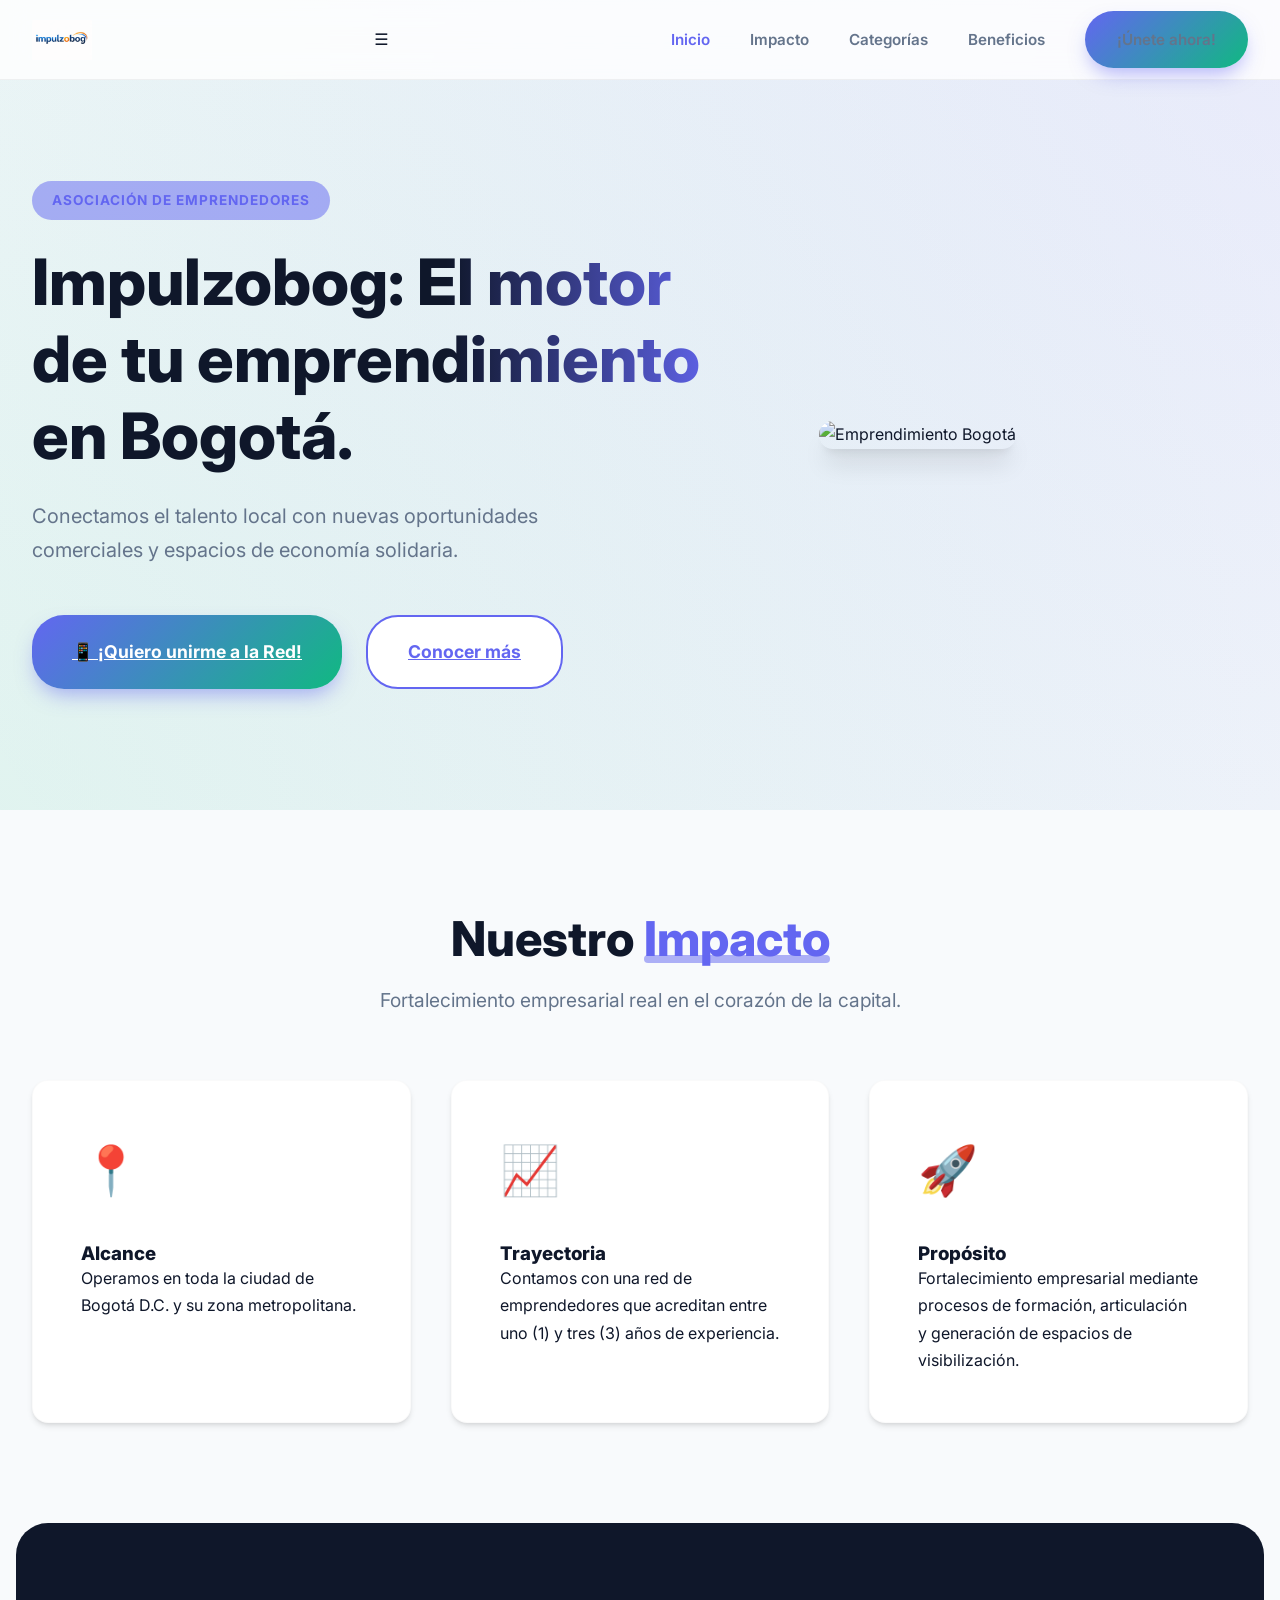
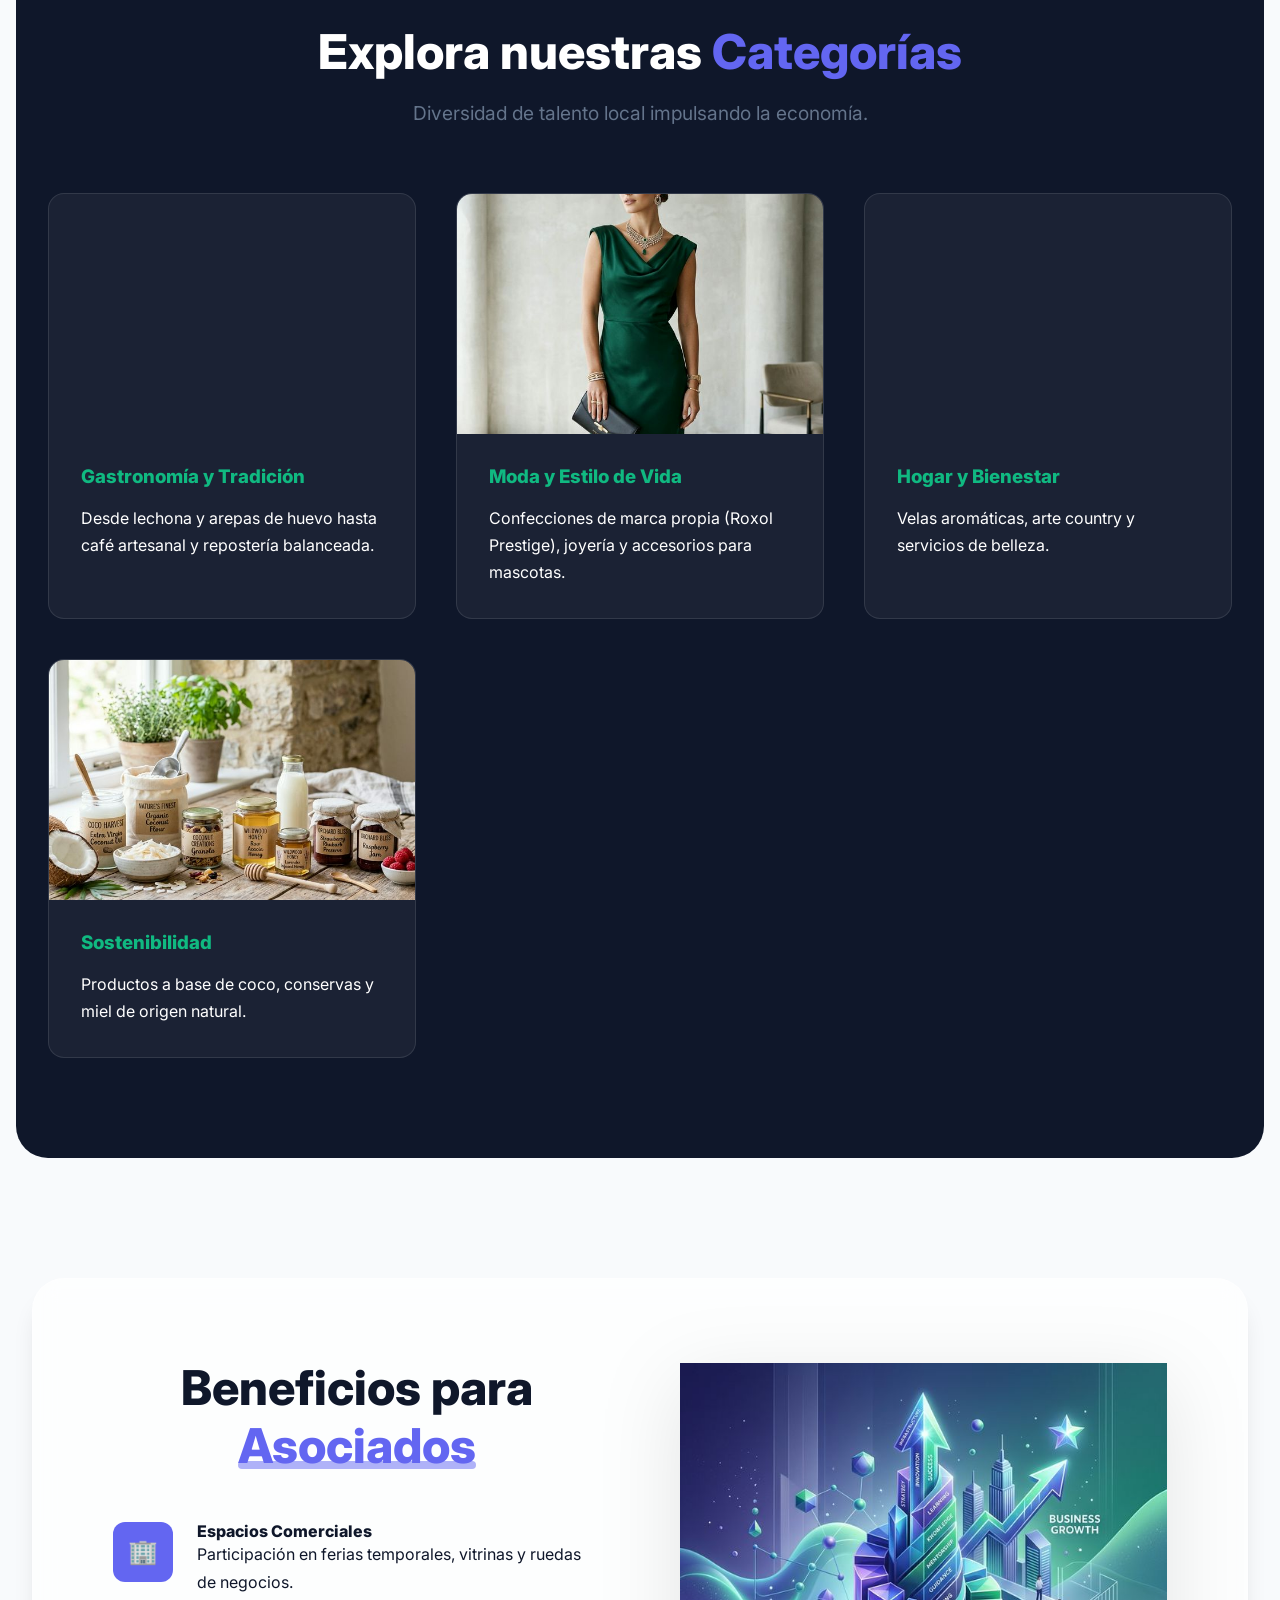
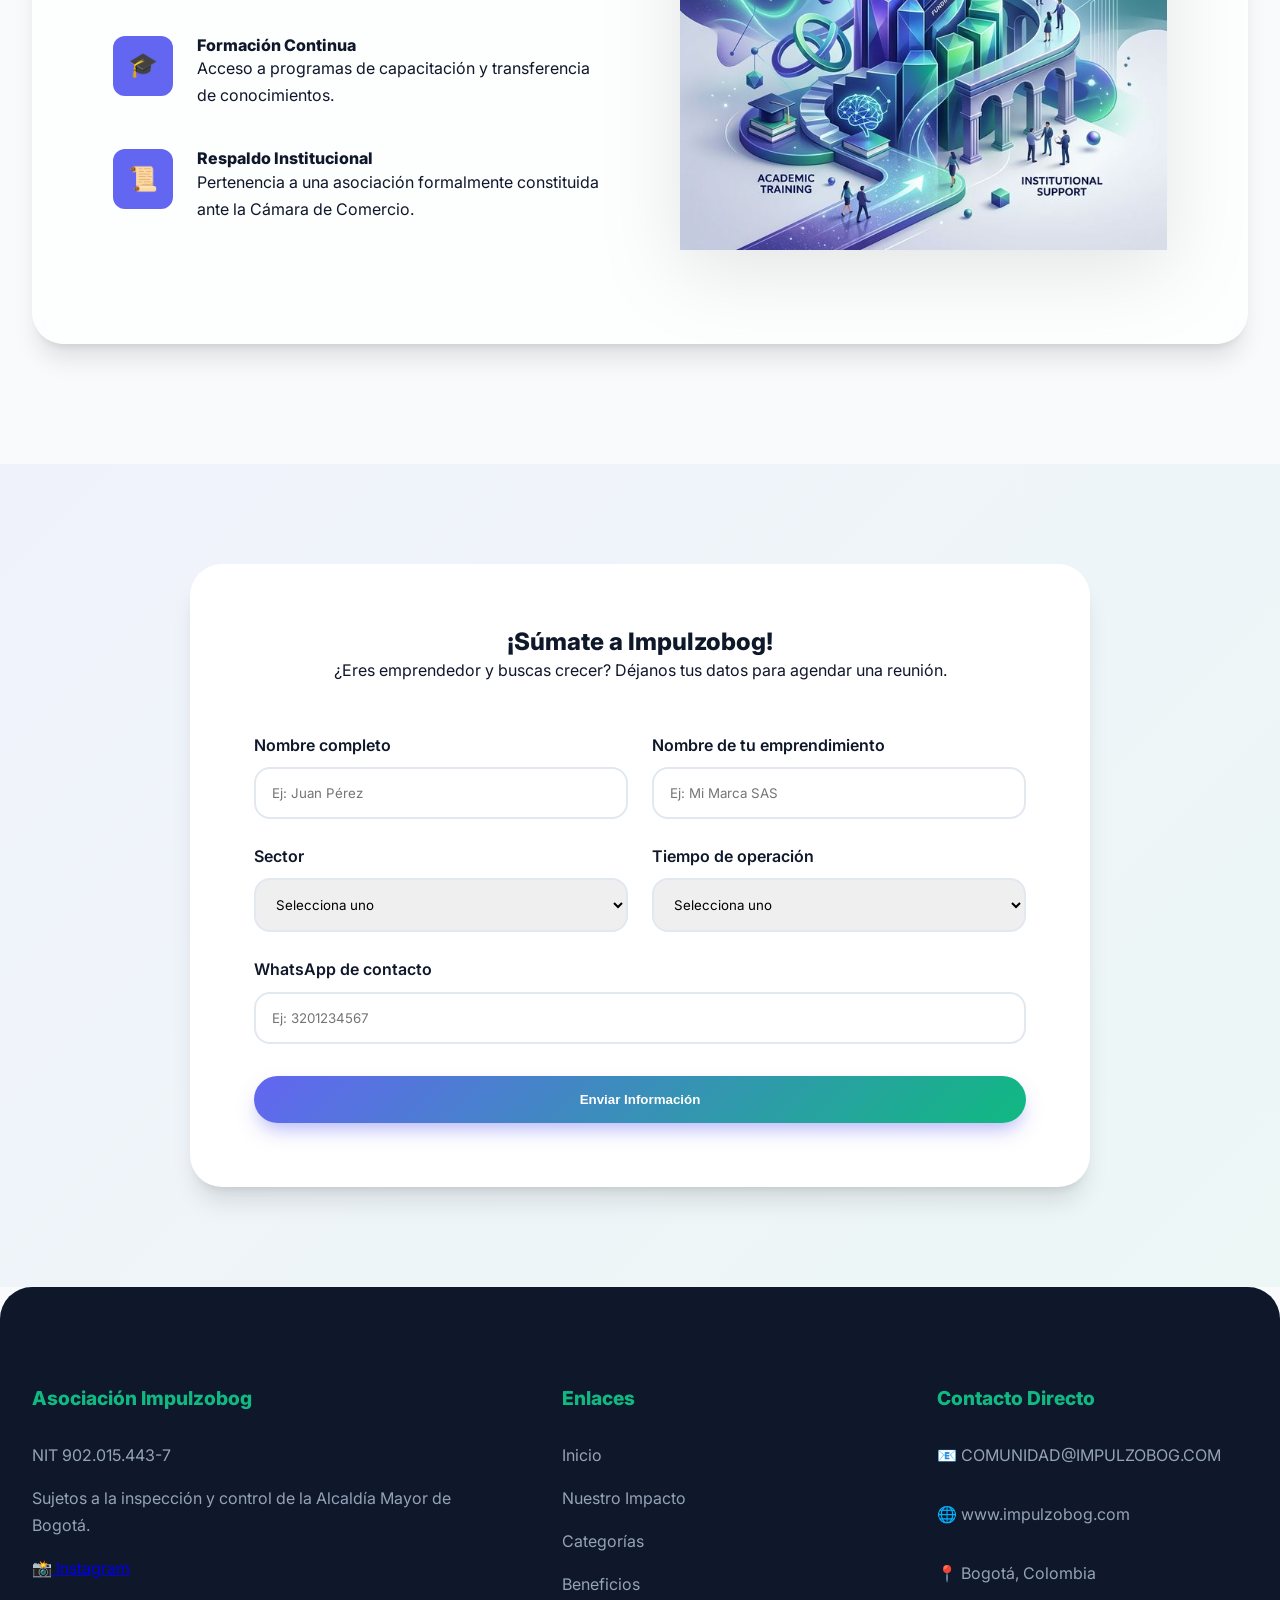
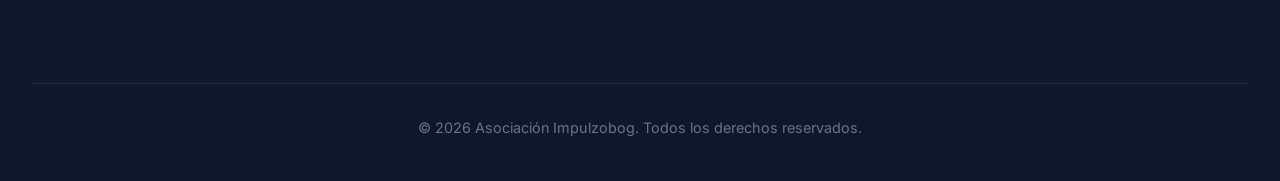
==== index.html @ 86599f52 "feat: Replaced the detailed portfolio section with a new, concise categories section on the homepage" ====
<!DOCTYPE html>
<html lang="es">

<head>
    <meta charset="UTF-8">
    <meta name="viewport" content="width=device-width, initial-scale=1.0">
    <title>Impulzobog - Impulsamos emprendedores en Bogotá</title>
    <meta name="description"
        content="Impulzobog fomenta el emprendimiento en Bogotá a través de programas, mentorías y una comunidad activa.">
    <link rel="preconnect" href="https://fonts.googleapis.com">
    <link rel="preconnect" href="https://fonts.gstatic.com" crossorigin>
    <link href="https://fonts.googleapis.com/css2?family=Inter:wght@400;500;600;700;800&display=swap" rel="stylesheet">
    <link rel="stylesheet" href="css/styles.css">
    <style>
        .program-card {
            display: flex;
            gap: 2rem;
            background: var(--bg);
            border-radius: var(--radius);
            padding: 3rem;
            margin-bottom: 2rem;
            box-shadow: var(--shadow);
            align-items: center;
        }

        @media (max-width: 768px) {
            .program-card {
                flex-direction: column;
                text-align: center;
            }
        }

        .program-icon {
            font-size: 3rem;
            background: rgba(79, 70, 229, 0.1);
            width: 100px;
            height: 100px;
            display: flex;
            align-items: center;
            justify-content: center;
            border-radius: 50%;
            color: var(--primary);
            flex-shrink: 0;
        }

        .event-grid {
            display: grid;
            grid-template-columns: repeat(auto-fill, minmax(320px, 1fr));
            gap: 2rem;
        }

        .event-card {
            background: var(--bg);
            border-radius: var(--radius);
            overflow: hidden;
            box-shadow: var(--shadow);
            transition: var(--transition);
            display: flex;
            flex-direction: column;
        }

        .event-card:hover {
            transform: translateY(-5px);
            box-shadow: var(--shadow-hover);
        }

        .event-image {
            height: 200px;
            background-color: var(--primary);
            background-size: cover;
            background-position: center;
            position: relative;
        }

        .event-date-badge {
            position: absolute;
            top: 1rem;
            right: 1rem;
            background: white;
            color: var(--primary);
            padding: 0.5rem 1rem;
            border-radius: 50px;
            font-weight: 700;
            box-shadow: 0 2px 4px rgba(0, 0, 0, 0.1);
        }

        .event-content {
            padding: 2rem;
            flex-grow: 1;
            display: flex;
            flex-direction: column;
        }
    </style>
</head>

<body>

    <header class="navbar" id="main-header"></header>

    <main>
        <!-- 1. Sección de Bienvenida (Hero) -->
        <section id="inicio" class="hero">
            <div class="container hero-grid">
                <div class="hero-content">
                    <span class="badge">Asociación de Emprendedores</span>
                    <h1>Impulzobog: El motor de tu emprendimiento en Bogotá.</h1>
                    <p>Conectamos el talento local con nuevas oportunidades comerciales y espacios de economía solidaria.</p>
                    <div class="hero-buttons">
                        <a href="https://wa.me/573203387148" class="btn btn-primary btn-lg" target="_blank">
                            <span>📱 ¡Quiero unirme a la Red!</span>
                        </a>
                        <a href="#impacto" class="btn btn-secondary btn-lg">Conocer más</a>
                    </div>
                </div>
                <div class="hero-visual">
                    <div class="glass-card main-visual">
                        <img src="https://images.unsplash.com/photo-1522202176988-66273c2fd55f?auto=format&fit=crop&q=80&w=1200" alt="Emprendimiento Bogotá" id="hero-img">
                    </div>
                </div>
            </div>
        </section>

        <!-- 2. Nuestro Impacto -->
        <section id="impacto" class="impact-section">
            <div class="container">
                <div class="section-header">
                    <h2 class="section-title">Nuestro <span>Impacto</span></h2>
                    <p class="section-subtitle">Fortalecimiento empresarial real en el corazón de la capital.</p>
                </div>
                <div class="impact-grid">
                    <div class="impact-card">
                        <div class="icon">📍</div>
                        <h3>Alcance</h3>
                        <p>Operamos en toda la ciudad de Bogotá D.C. y su zona metropolitana.</p>
                    </div>
                    <div class="impact-card">
                        <div class="icon">📈</div>
                        <h3>Trayectoria</h3>
                        <p>Contamos con una red de emprendedores que acreditan entre uno (1) y tres (3) años de experiencia.</p>
                    </div>
                    <div class="impact-card">
                        <div class="icon">🚀</div>
                        <h3>Propósito</h3>
                        <p>Fortalecimiento empresarial mediante procesos de formación, articulación y generación de espacios de visibilización.</p>
                    </div>
                </div>
            </div>
        </section>

        <!-- 3. Explora nuestras Categorías -->
        <section id="categorias" class="categories-section">
            <div class="container">
                <div class="section-header">
                    <h2 class="section-title">Explora nuestras <span>Categorías</span></h2>
                    <p class="section-subtitle">Diversidad de talento local impulsando la economía.</p>
                </div>
                <div class="categories-grid">
                    <div class="category-card">
                        <div class="category-image" style="background-image: url('https://images.unsplash.com/photo-1512621776951-a57141f2eefd?auto=format&fit=crop&q=80&w=800')"></div>
                        <div class="category-content">
                            <h3>Gastronomía y Tradición</h3>
                            <p>Desde lechona y arepas de huevo hasta café artesanal y repostería balanceada.</p>
                        </div>
                    </div>
                    <div class="category-card">
                        <div class="category-image" style="background-image: url('assets/img/moda.png')"></div>
                        <div class="category-content">
                            <h3>Moda y Estilo de Vida</h3>
                            <p>Confecciones de marca propia (Roxol Prestige), joyería y accesorios para mascotas.</p>
                        </div>
                    </div>
                    <div class="category-card">
                        <div class="category-image" style="background-image: url('https://images.unsplash.com/photo-1513519245088-0e12902e5a38?auto=format&fit=crop&q=80&w=800')"></div>
                        <div class="category-content">
                            <h3>Hogar y Bienestar</h3>
                            <p>Velas aromáticas, arte country y servicios de belleza.</p>
                        </div>
                    </div>
                    <div class="category-card">
                        <div class="category-image" style="background-image: url('assets/img/sostenibilidad.png')"></div>
                        <div class="category-content">
                            <h3>Sostenibilidad</h3>
                            <p>Productos a base de coco, conservas y miel de origen natural.</p>
                        </div>
                    </div>
                </div>
            </div>
        </section>

        <!-- 4. Beneficios para Emprendedores Asociados -->
        <section id="beneficios" class="benefits-section">
            <div class="container">
                <div class="benefits-container glass-morphism">
                    <div class="benefits-content">
                        <h2 class="section-title text-left">Beneficios para <span>Asociados</span></h2>
                        <ul class="benefits-list">
                            <li>
                                <div class="benefit-icon">🏢</div>
                                <div>
                                    <h4>Espacios Comerciales</h4>
                                    <p>Participación en ferias temporales, vitrinas y ruedas de negocios.</p>
                                </div>
                            </li>
                            <li>
                                <div class="benefit-icon">🎓</div>
                                <div>
                                    <h4>Formación Continua</h4>
                                    <p>Acceso a programas de capacitación y transferencia de conocimientos.</p>
                                </div>
                            </li>
                            <li>
                                <div class="benefit-icon">📜</div>
                                <div>
                                    <h4>Respaldo Institucional</h4>
                                    <p>Pertenencia a una asociación formalmente constituida ante la Cámara de Comercio.</p>
                                </div>
                            </li>
                        </ul>
                    </div>
                    <div class="benefits-visual">
                        <img src="assets/img/benefits-illustration.png" alt="Beneficios Impulzobog">
                    </div>
                </div>
            </div>
        </section>

        <!-- 5. Formulario: ¡Súmate a Impulzobog! -->
        <section id="sumate" class="form-section">
            <div class="container">
                <div class="form-wrapper">
                    <div class="form-header">
                        <h2>¡Súmate a Impulzobog!</h2>
                        <p>¿Eres emprendedor y buscas crecer? Déjanos tus datos para agendar una reunión.</p>
                    </div>
                    <form id="association-form" class="modern-form">
                        <div class="form-grid">
                            <div class="form-group">
                                <label for="fullname">Nombre completo</label>
                                <input type="text" id="fullname" name="fullname" placeholder="Ej: Juan Pérez" required>
                            </div>
                            <div class="form-group">
                                <label for="business-name">Nombre de tu emprendimiento</label>
                                <input type="text" id="business-name" name="business-name" placeholder="Ej: Mi Marca SAS" required>
                            </div>
                            <div class="form-group">
                                <label for="sector">Sector</label>
                                <select id="sector" name="sector" required>
                                    <option value="">Selecciona uno</option>
                                    <option value="Gastronomía">Gastronomía</option>
                                    <option value="Artesanías">Artesanías</option>
                                    <option value="Servicios">Servicios</option>
                                    <option value="Otro">Otro</option>
                                </select>
                            </div>
                            <div class="form-group">
                                <label for="experience">Tiempo de operación</label>
                                <select id="experience" name="experience" required>
                                    <option value="">Selecciona uno</option>
                                    <option value="Menos de 1 año">Menos de 1 año</option>
                                    <option value="1-3 años">1-3 años</option>
                                    <option value="Más de 3 años">Más de 3 años</option>
                                </select>
                            </div>
                            <div class="form-group full-width">
                                <label for="whatsapp">WhatsApp de contacto</label>
                                <input type="tel" id="whatsapp" name="whatsapp" placeholder="Ej: 3201234567" required>
                            </div>
                        </div>
                        <button type="submit" class="btn btn-primary btn-block">Enviar Información</button>
                    </form>
                    <div id="form-feedback" class="form-feedback"></div>
                </div>
            </div>
        </section>
    </main>

    <footer id="main-footer"></footer>

    <script src="js/main.js"></script>
</body>

</html>
---- css/styles.css ----
:root {
  --primary: #6366f1; /* Indigo vibrant */
  --primary-glow: rgba(99, 102, 241, 0.5);
  --secondary: #10b981; /* Emerald vibrant */
  --accent: #f59e0b; /* Amber */
  --dark: #0f172a;
  --dark-glass: rgba(15, 23, 42, 0.8);
  --light: #f8fafc;
  --white-glass: rgba(255, 255, 255, 0.7);
  --gray: #64748b;
  --bg: #ffffff;
  --radius-sm: 8px;
  --radius-md: 16px;
  --radius-lg: 32px;
  --shadow-sm: 0 1px 2px 0 rgb(0 0 0 / 0.05);
  --shadow-md: 0 4px 6px -1px rgb(0 0 0 / 0.1), 0 2px 4px -2px rgb(0 0 0 / 0.1);
  --shadow-lg: 0 20px 25px -5px rgb(0 0 0 / 0.1), 0 8px 10px -6px rgb(0 0 0 / 0.1);
  --transition: all 0.4s cubic-bezier(0.4, 0, 0.2, 1);
  --font-main: 'Inter', system-ui, -apple-system, sans-serif;
}

/* Base Styles */
html {
  scroll-behavior: smooth;
  scroll-padding-top: 100px;
}

* {
  margin: 0;
  padding: 0;
  box-sizing: border-box;
}

body {
  font-family: var(--font-main);
  background-color: var(--light);
  color: var(--dark);
  line-height: 1.7;
  overflow-x: hidden;
}

/* Glassmorphism Utility */
.glass-morphism {
  background: var(--white-glass);
  backdrop-filter: blur(12px);
  -webkit-backdrop-filter: blur(12px);
  border: 1px solid rgba(255, 255, 255, 0.3);
  box-shadow: var(--shadow-lg);
}

.container {
  width: 100%;
  max-width: 1280px;
  margin: 0 auto;
  padding: 0 2rem;
}

/* Typography */
h1, h2, h3, h4 {
  font-weight: 800;
  line-height: 1.2;
}

.section-title {
  font-size: clamp(2rem, 4vw, 3rem);
  margin-bottom: 1rem;
  text-align: center;
}

.section-title span {
  color: var(--primary);
  position: relative;
  display: inline-block;
}

.section-title span::after {
  content: '';
  position: absolute;
  bottom: 5px;
  left: 0;
  width: 100%;
  height: 8px;
  background: var(--primary-glow);
  z-index: -1;
  border-radius: 4px;
}

.section-subtitle {
  text-align: center;
  color: var(--gray);
  font-size: 1.2rem;
  max-width: 700px;
  margin: 0 auto 4rem;
}

/* Navbar */
.navbar {
  background: rgba(255, 255, 255, 0.8);
  backdrop-filter: blur(15px);
  -webkit-backdrop-filter: blur(15px);
  position: fixed;
  top: 0;
  width: 100%;
  z-index: 1000;
  height: 80px;
  display: flex;
  align-items: center;
  border-bottom: 1px solid rgba(0,0,0,0.05);
  transition: var(--transition);
}

.navbar .container {
  display: flex;
  justify-content: space-between;
  align-items: center;
}

.logo {
  display: flex;
  align-items: center;
  gap: 0.75rem;
  font-size: 1.5rem;
  font-weight: 900;
  color: var(--dark);
  text-decoration: none;
}

.logo span {
  background: linear-gradient(135deg, var(--primary), var(--secondary));
  -webkit-background-clip: text;
  background-clip: text;
  -webkit-text-fill-color: transparent;
}

.nav-links {
  display: flex;
  align-items: center;
  gap: 2.5rem;
}

.nav-links a {
  font-weight: 600;
  color: var(--gray);
  text-decoration: none;
  font-size: 0.95rem;
  transition: var(--transition);
}

.nav-links a:hover, .nav-links a.active {
  color: var(--primary);
}

/* Buttons */
.btn {
  padding: 1rem 2rem;
  border-radius: var(--radius-lg);
  font-weight: 700;
  cursor: pointer;
  transition: var(--transition);
  display: inline-flex;
  align-items: center;
  justify-content: center;
  gap: 0.5rem;
  border: none;
}

.btn-primary {
  background: linear-gradient(135deg, var(--primary), var(--secondary));
  color: white;
  box-shadow: 0 10px 20px -5px var(--primary-glow);
}

.btn-primary:hover {
  transform: translateY(-3px) scale(1.02);
  box-shadow: 0 15px 30px -5px var(--primary-glow);
}

.btn-secondary {
  background: white;
  color: var(--primary);
  border: 2px solid var(--primary);
}

.btn-secondary:hover {
  background: var(--primary-glow);
  color: white;
  transform: translateY(-3px);
}

.btn-lg {
  padding: 1.25rem 2.5rem;
  font-size: 1.1rem;
}

/* Hero Section */
.hero {
  padding-top: 140px;
  padding-bottom: 80px;
  background: radial-gradient(circle at top right, rgba(99, 102, 241, 0.1), transparent),
              radial-gradient(circle at bottom left, rgba(16, 185, 129, 0.1), transparent);
  min-height: 90vh;
  display: flex;
  align-items: center;
}

.hero-grid {
  display: grid;
  grid-template-columns: 1.2fr 0.8fr;
  gap: 4rem;
  align-items: center;
}

.badge {
  display: inline-block;
  padding: 0.5rem 1.25rem;
  background: var(--primary-glow);
  color: var(--primary);
  border-radius: 50px;
  font-weight: 700;
  font-size: 0.85rem;
  margin-bottom: 1.5rem;
  text-transform: uppercase;
  letter-spacing: 1px;
}

.hero h1 {
  font-size: clamp(2.5rem, 5vw, 4rem);
  margin-bottom: 1.5rem;
  background: linear-gradient(to right, var(--dark) 60%, var(--primary));
  -webkit-background-clip: text;
  background-clip: text;
  -webkit-text-fill-color: transparent;
}

.hero p {
  font-size: 1.25rem;
  color: var(--gray);
  margin-bottom: 3rem;
  max-width: 600px;
}

.hero-buttons {
  display: flex;
  gap: 1.5rem;
}

.hero-visual {
  position: relative;
}

.main-visual {
  border-radius: var(--radius-lg);
  padding: 2rem;
  position: relative;
  z-index: 1;
}

.main-visual img {
  width: 100%;
  border-radius: var(--radius-md);
  box-shadow: var(--shadow-lg);
}

/* Impact Section */
.impact-section {
  padding: 100px 0;
}

.impact-grid {
  display: grid;
  grid-template-columns: repeat(3, 1fr);
  gap: 2.5rem;
}

.impact-card {
  padding: 3rem;
  border-radius: var(--radius-md);
  background: white;
  box-shadow: var(--shadow-md);
  transition: var(--transition);
  border: 1px solid rgba(0,0,0,0.02);
}

.impact-card:hover {
  transform: translateY(-10px);
  box-shadow: var(--shadow-lg);
}

.impact-card .icon {
  font-size: 3rem;
  margin-bottom: 2rem;
}

/* Categories Section */
.categories-section {
  background: var(--dark);
  color: white;
  padding: 100px 0;
  border-radius: var(--radius-lg);
  margin: 0 1rem;
}

.categories-grid {
  display: grid;
  grid-template-columns: repeat(auto-fit, minmax(280px, 1fr));
  gap: 2.5rem;
}

.category-card {
  border-radius: var(--radius-md);
  overflow: hidden;
  background: rgba(255,255,255,0.05);
  transition: var(--transition);
  border: 1px solid rgba(255,255,255,0.1);
}

.category-card:hover {
  background: rgba(255,255,255,0.1);
  transform: scale(1.02);
}

.category-image {
  height: 240px;
  background-size: cover;
  background-position: center;
}

.category-content {
  padding: 2rem;
}

.category-content h3 {
  margin-bottom: 1rem;
  color: var(--secondary);
}

/* Benefits Section */
.benefits-section {
  padding: 120px 0;
}

.benefits-container {
  display: grid;
  grid-template-columns: 1fr 1fr;
  gap: 5rem;
  align-items: center;
  padding: 5rem;
  border-radius: var(--radius-lg);
}

.benefits-list {
  list-style: none;
  margin-top: 3rem;
}

.benefits-list li {
  display: flex;
  gap: 1.5rem;
  margin-bottom: 2.5rem;
}

.benefit-icon {
  width: 60px;
  height: 60px;
  background: var(--primary);
  color: white;
  border-radius: 12px;
  display: flex;
  align-items: center;
  justify-content: center;
  font-size: 1.5rem;
  flex-shrink: 0;
}

.benefits-visual img {
  width: 100%;
  filter: drop-shadow(0 20px 40px rgba(0,0,0,0.1));
}

/* Form Section */
.form-section {
  padding: 100px 0;
  background: linear-gradient(135deg, rgba(99,102,241,0.05), rgba(16,185,129,0.05));
}

.form-wrapper {
  max-width: 900px;
  margin: 0 auto;
  background: white;
  padding: 4rem;
  border-radius: var(--radius-lg);
  box-shadow: var(--shadow-lg);
}

.form-header {
  text-align: center;
  margin-bottom: 3rem;
}

.form-grid {
  display: grid;
  grid-template-columns: 1fr 1fr;
  gap: 1.5rem;
}

.full-width {
  grid-column: span 2;
}

.form-group label {
  display: block;
  margin-bottom: 0.5rem;
  font-weight: 600;
  color: var(--dark);
}

.form-group input, .form-group select {
  width: 100%;
  padding: 1rem;
  border: 2px solid #e2e8f0;
  border-radius: var(--radius-md);
  font-family: inherit;
  transition: var(--transition);
}

.form-group input:focus, .form-group select:focus {
  border-color: var(--primary);
  outline: none;
  box-shadow: 0 0 0 4px var(--primary-glow);
}

.btn-block {
  width: 100%;
  margin-top: 2rem;
}

/* Footer */
footer {
  background: var(--dark);
  color: white;
  padding: 100px 0 40px;
  border-top-left-radius: var(--radius-lg);
  border-top-right-radius: var(--radius-lg);
}

.footer-content {
  display: grid;
  grid-template-columns: 1.5fr 1fr 1fr;
  gap: 4rem;
  margin-bottom: 5rem;
}

.footer-col h4 {
  font-size: 1.2rem;
  margin-bottom: 2rem;
  color: var(--secondary);
}

.footer-col p {
  color: #94a3b8;
  margin-bottom: 1rem;
}

.footer-links {
  display: flex;
  flex-direction: column;
  gap: 1rem;
}

.footer-links a {
  color: #94a3b8;
  text-decoration: none;
  transition: var(--transition);
}

.footer-links a:hover {
  color: white;
  padding-left: 5px;
}

.footer-bottom {
  border-top: 1px solid rgba(255,255,255,0.1);
  padding-top: 2rem;
  text-align: center;
  color: #64748b;
  font-size: 0.9rem;
}

.form-feedback {
    display: none;
    margin-top: 1.5rem;
    padding: 1rem;
    border-radius: var(--radius-md);
    text-align: center;
    font-weight: 600;
    transition: var(--transition);
}

.form-feedback.success {
    background: #dcfce7;
    color: #166534;
}

/* Responsive */
@media (max-width: 1024px) {
  .hero-grid, .benefits-container {
    grid-template-columns: 1fr;
    gap: 3rem;
  }
  
  .hero-content {
    text-align: center;
  }
  
  .hero-buttons {
    justify-content: center;
  }
  
  .impact-grid {
    grid-template-columns: 1fr;
  }
}

@media (max-width: 768px) {
  .form-grid {
    grid-template-columns: 1fr;
  }
  
  .full-width {
    grid-column: span 1;
  }
  
  .nav-links {
    display: none; /* Mobile menu needed */
  }
  
  .footer-content {
    grid-template-columns: 1fr;
  }
  
  .form-wrapper {
    padding: 2rem;
  }
}
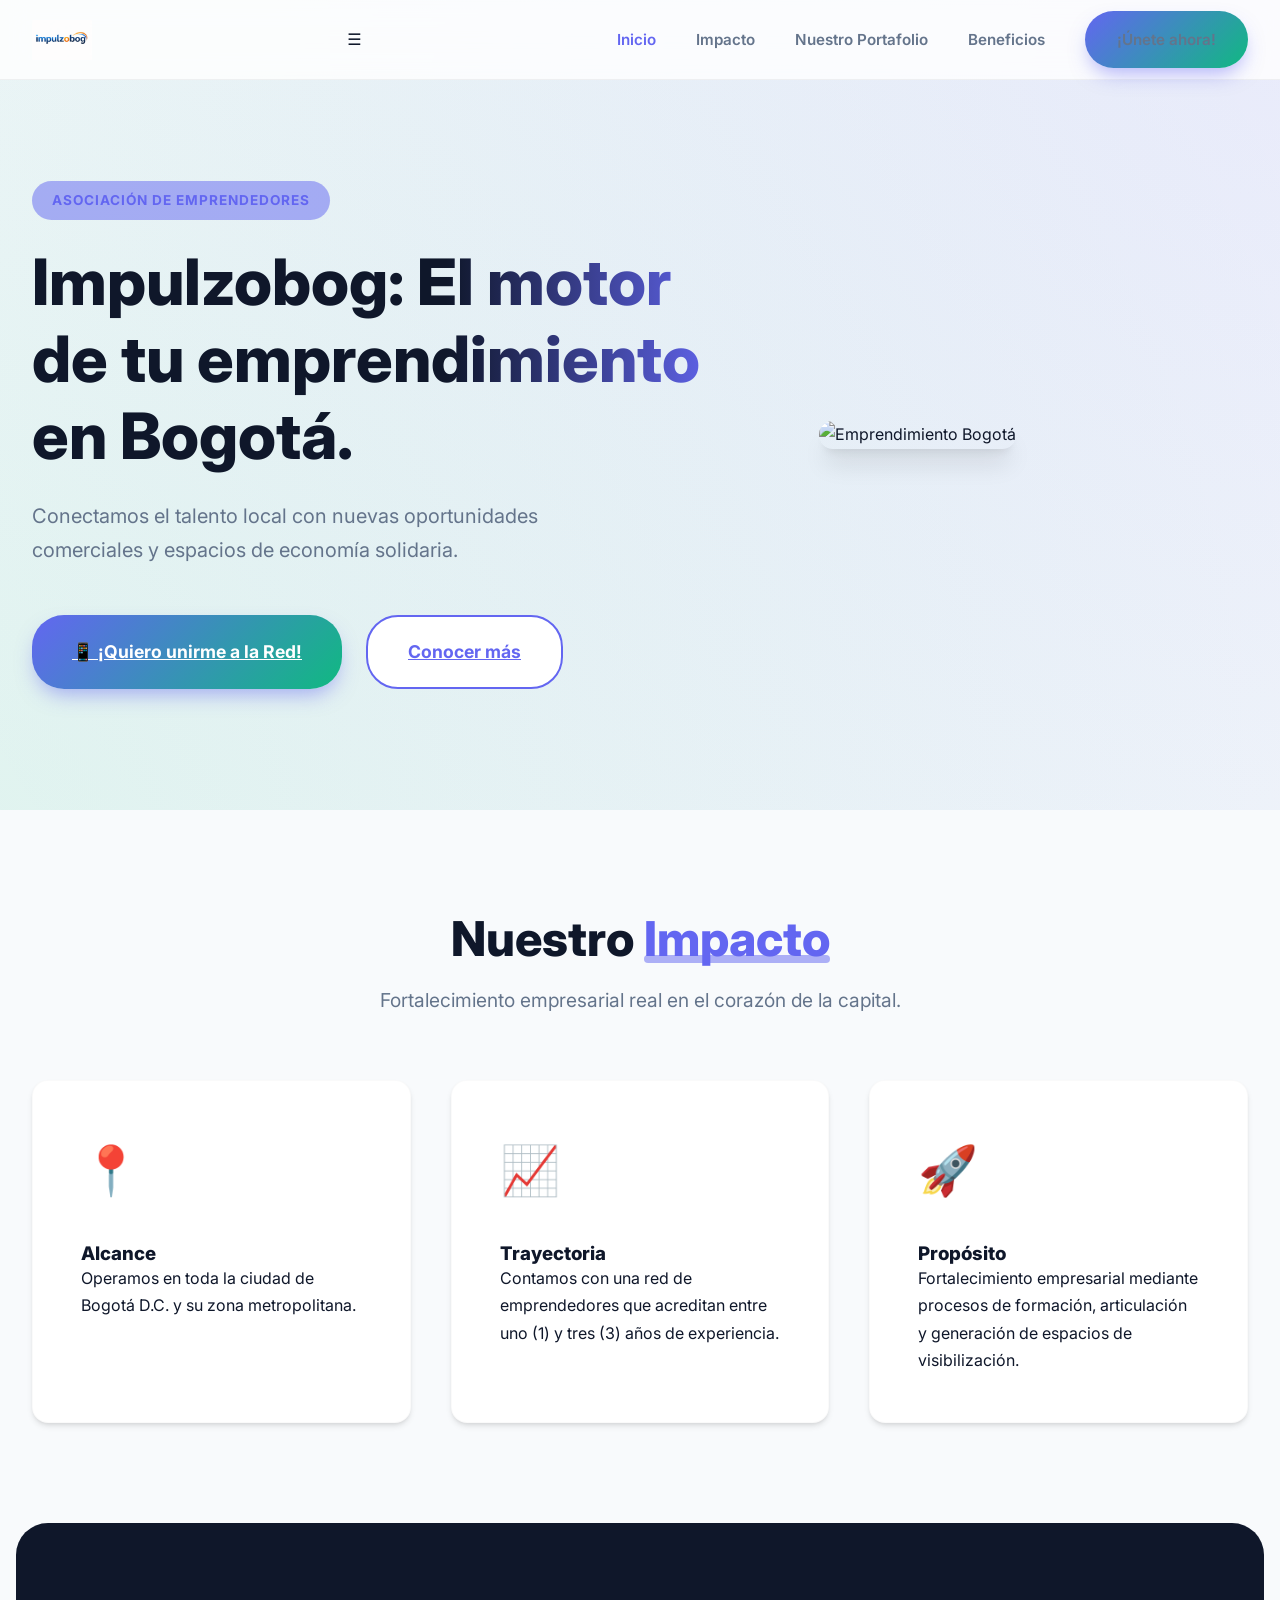
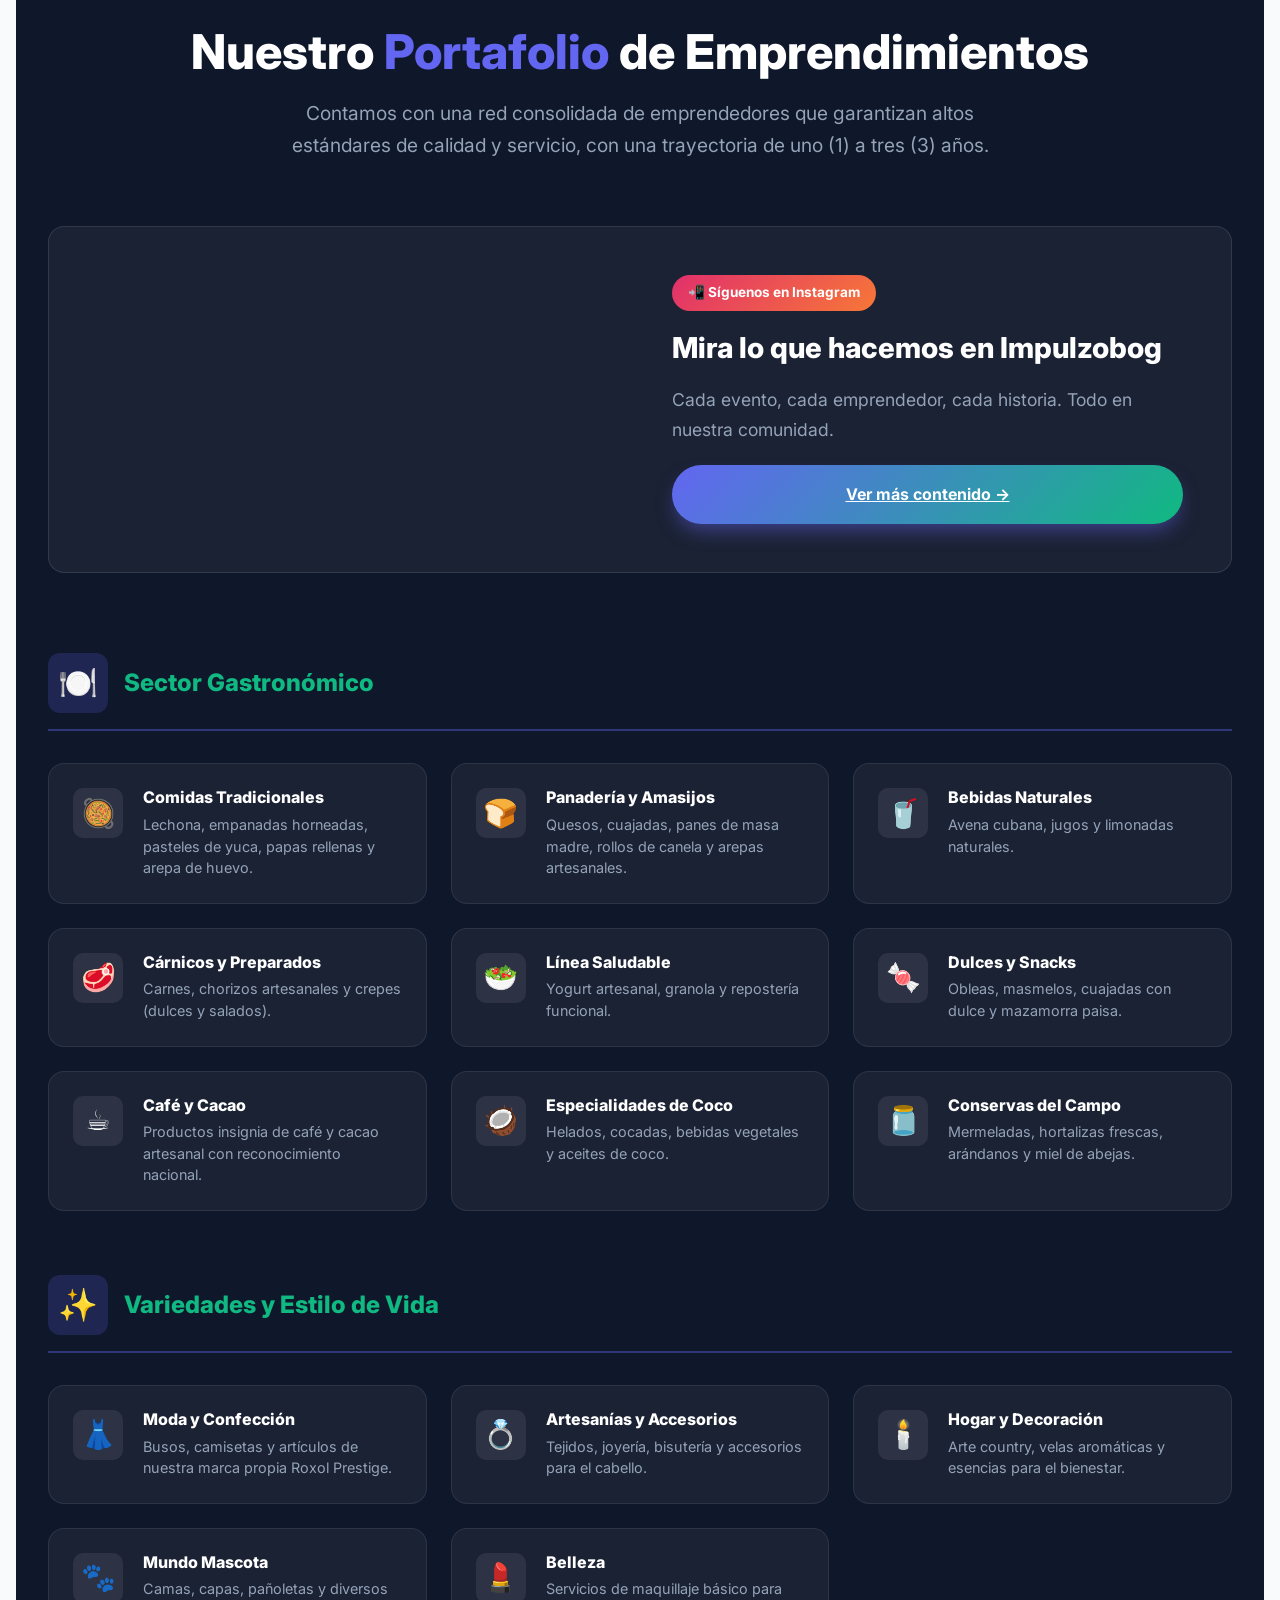
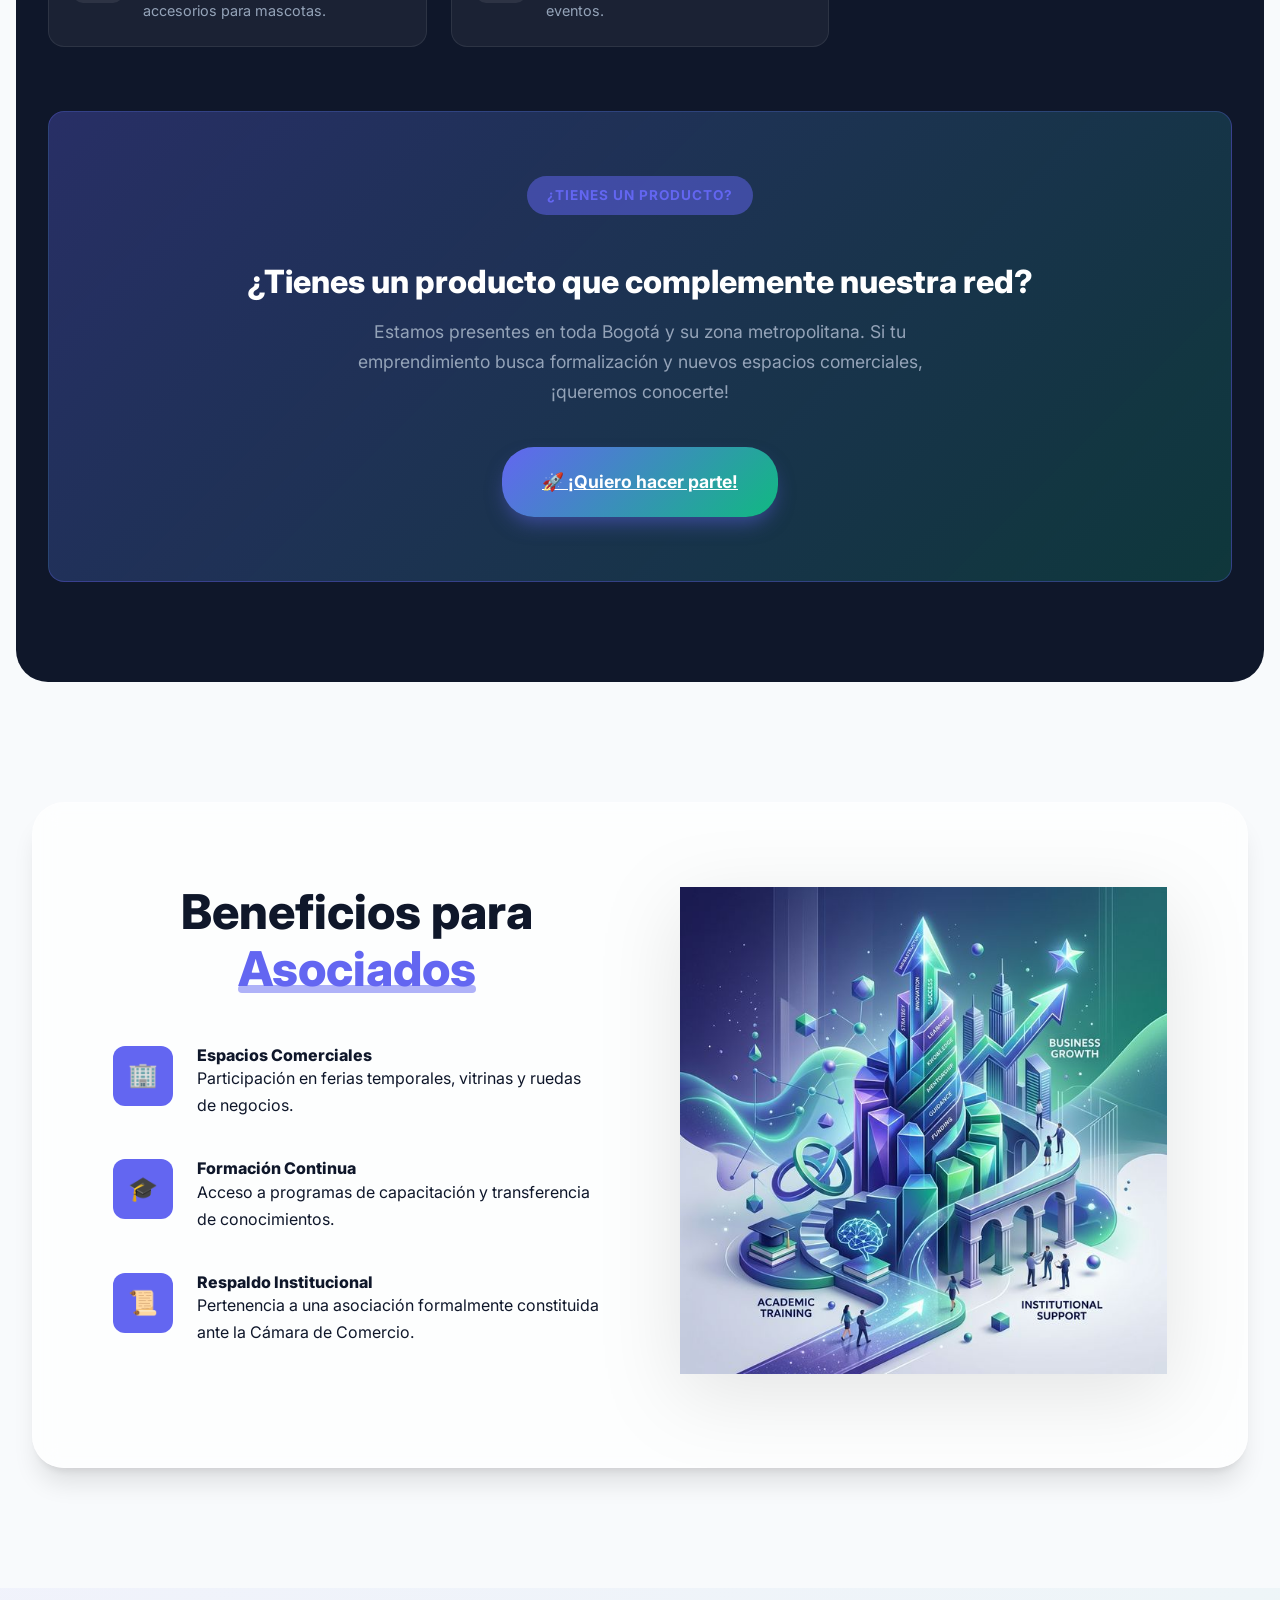
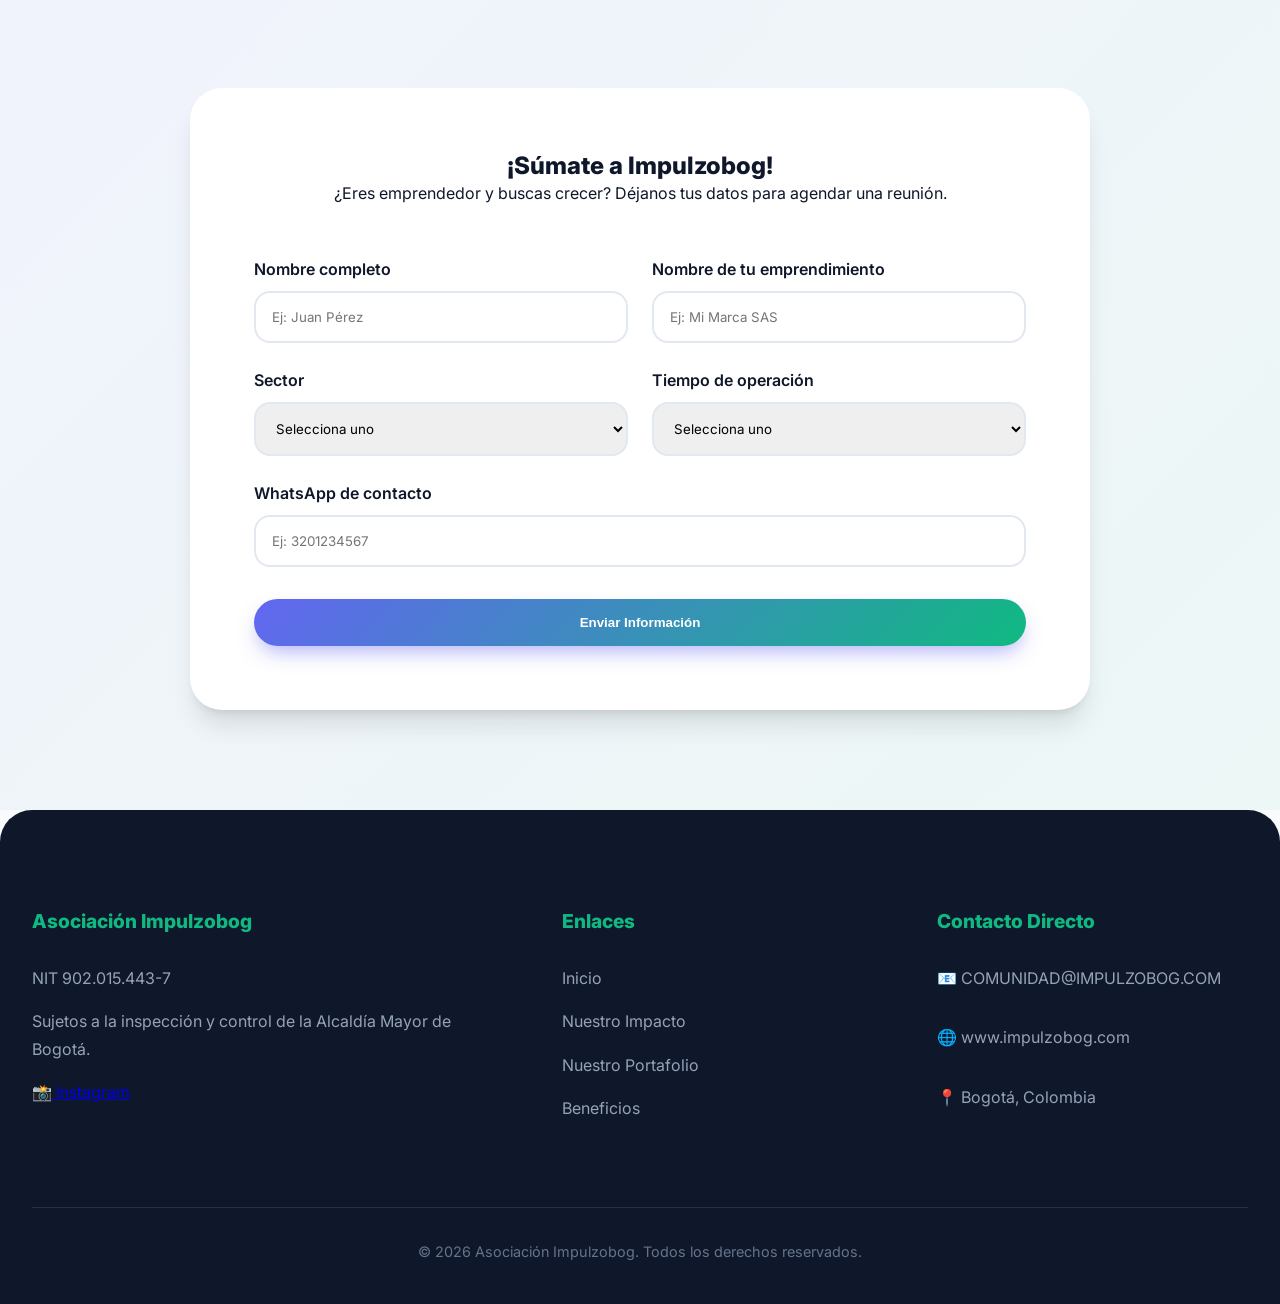
==== commit c877195e: "feat: Add new 'Nuestro Portafolio' section with an Instagram reel and categorized items, replacing t" ====
--- a/index.html
+++ b/index.html
@@ -147,41 +147,158 @@
             </div>
         </section>
 
-        <!-- 3. Explora nuestras Categorías -->
-        <section id="categorias" class="categories-section">
+        <!-- 3. Nuestro Portafolio -->
+        <section id="portafolio" class="portfolio-section">
             <div class="container">
                 <div class="section-header">
-                    <h2 class="section-title">Explora nuestras <span>Categorías</span></h2>
-                    <p class="section-subtitle">Diversidad de talento local impulsando la economía.</p>
-                </div>
-                <div class="categories-grid">
-                    <div class="category-card">
-                        <div class="category-image" style="background-image: url('https://images.unsplash.com/photo-1512621776951-a57141f2eefd?auto=format&fit=crop&q=80&w=800')"></div>
-                        <div class="category-content">
-                            <h3>Gastronomía y Tradición</h3>
-                            <p>Desde lechona y arepas de huevo hasta café artesanal y repostería balanceada.</p>
-                        </div>
-                    </div>
-                    <div class="category-card">
-                        <div class="category-image" style="background-image: url('assets/img/moda.png')"></div>
-                        <div class="category-content">
-                            <h3>Moda y Estilo de Vida</h3>
-                            <p>Confecciones de marca propia (Roxol Prestige), joyería y accesorios para mascotas.</p>
-                        </div>
-                    </div>
-                    <div class="category-card">
-                        <div class="category-image" style="background-image: url('https://images.unsplash.com/photo-1513519245088-0e12902e5a38?auto=format&fit=crop&q=80&w=800')"></div>
-                        <div class="category-content">
-                            <h3>Hogar y Bienestar</h3>
-                            <p>Velas aromáticas, arte country y servicios de belleza.</p>
-                        </div>
-                    </div>
-                    <div class="category-card">
-                        <div class="category-image" style="background-image: url('assets/img/sostenibilidad.png')"></div>
-                        <div class="category-content">
-                            <h3>Sostenibilidad</h3>
-                            <p>Productos a base de coco, conservas y miel de origen natural.</p>
-                        </div>
+                    <h2 class="section-title">Nuestro <span>Portafolio</span> de Emprendimientos</h2>
+                    <p class="section-subtitle">Contamos con una red consolidada de emprendedores que garantizan altos estándares de calidad y servicio, con una trayectoria de uno (1) a tres (3) años.</p>
+                </div>
+
+                <!-- Instagram Reel Embed -->
+                <div class="reel-container">
+                    <div class="reel-wrapper">
+                        <blockquote
+                            class="instagram-media"
+                            data-instgrm-permalink="https://www.instagram.com/reel/DUPAVhijdBa/"
+                            data-instgrm-version="14"
+                            style="background:#FFF; border:0; border-radius:3px; box-shadow:0 0 1px 0 rgba(0,0,0,0.5),0 1px 10px 0 rgba(0,0,0,0.15); margin: 0 auto; max-width:540px; min-width:326px; padding:0; width:calc(100% - 2px);"
+                        ></blockquote>
+                        <script async src="//www.instagram.com/embed.js"></script>
+                    </div>
+                    <div class="reel-message">
+                        <span class="reel-badge">📲 Síguenos en Instagram</span>
+                        <h3>Mira lo que hacemos en Impulzobog</h3>
+                        <p>Cada evento, cada emprendedor, cada historia. Todo en nuestra comunidad.</p>
+                        <a href="https://www.instagram.com/andrezconz/" target="_blank" class="btn btn-primary">Ver más contenido →</a>
+                    </div>
+                </div>
+
+                <!-- Sector Gastronómico -->
+                <div class="portfolio-sector">
+                    <div class="sector-header">
+                        <div class="sector-icon">🍽️</div>
+                        <h3>Sector Gastronómico</h3>
+                    </div>
+                    <div class="portfolio-grid">
+                        <div class="portfolio-item">
+                            <div class="item-icon">🥘</div>
+                            <div class="item-content">
+                                <h4>Comidas Tradicionales</h4>
+                                <p>Lechona, empanadas horneadas, pasteles de yuca, papas rellenas y arepa de huevo.</p>
+                            </div>
+                        </div>
+                        <div class="portfolio-item">
+                            <div class="item-icon">🍞</div>
+                            <div class="item-content">
+                                <h4>Panadería y Amasijos</h4>
+                                <p>Quesos, cuajadas, panes de masa madre, rollos de canela y arepas artesanales.</p>
+                            </div>
+                        </div>
+                        <div class="portfolio-item">
+                            <div class="item-icon">🥤</div>
+                            <div class="item-content">
+                                <h4>Bebidas Naturales</h4>
+                                <p>Avena cubana, jugos y limonadas naturales.</p>
+                            </div>
+                        </div>
+                        <div class="portfolio-item">
+                            <div class="item-icon">🥩</div>
+                            <div class="item-content">
+                                <h4>Cárnicos y Preparados</h4>
+                                <p>Carnes, chorizos artesanales y crepes (dulces y salados).</p>
+                            </div>
+                        </div>
+                        <div class="portfolio-item">
+                            <div class="item-icon">🥗</div>
+                            <div class="item-content">
+                                <h4>Línea Saludable</h4>
+                                <p>Yogurt artesanal, granola y repostería funcional.</p>
+                            </div>
+                        </div>
+                        <div class="portfolio-item">
+                            <div class="item-icon">🍬</div>
+                            <div class="item-content">
+                                <h4>Dulces y Snacks</h4>
+                                <p>Obleas, masmelos, cuajadas con dulce y mazamorra paisa.</p>
+                            </div>
+                        </div>
+                        <div class="portfolio-item">
+                            <div class="item-icon">☕</div>
+                            <div class="item-content">
+                                <h4>Café y Cacao</h4>
+                                <p>Productos insignia de café y cacao artesanal con reconocimiento nacional.</p>
+                            </div>
+                        </div>
+                        <div class="portfolio-item">
+                            <div class="item-icon">🥥</div>
+                            <div class="item-content">
+                                <h4>Especialidades de Coco</h4>
+                                <p>Helados, cocadas, bebidas vegetales y aceites de coco.</p>
+                            </div>
+                        </div>
+                        <div class="portfolio-item">
+                            <div class="item-icon">🫙</div>
+                            <div class="item-content">
+                                <h4>Conservas del Campo</h4>
+                                <p>Mermeladas, hortalizas frescas, arándanos y miel de abejas.</p>
+                            </div>
+                        </div>
+                    </div>
+                </div>
+
+                <!-- Sector Variedades y Estilo de Vida -->
+                <div class="portfolio-sector">
+                    <div class="sector-header">
+                        <div class="sector-icon">✨</div>
+                        <h3>Variedades y Estilo de Vida</h3>
+                    </div>
+                    <div class="portfolio-grid">
+                        <div class="portfolio-item">
+                            <div class="item-icon">👗</div>
+                            <div class="item-content">
+                                <h4>Moda y Confección</h4>
+                                <p>Busos, camisetas y artículos de nuestra marca propia Roxol Prestige.</p>
+                            </div>
+                        </div>
+                        <div class="portfolio-item">
+                            <div class="item-icon">💍</div>
+                            <div class="item-content">
+                                <h4>Artesanías y Accesorios</h4>
+                                <p>Tejidos, joyería, bisutería y accesorios para el cabello.</p>
+                            </div>
+                        </div>
+                        <div class="portfolio-item">
+                            <div class="item-icon">🕯️</div>
+                            <div class="item-content">
+                                <h4>Hogar y Decoración</h4>
+                                <p>Arte country, velas aromáticas y esencias para el bienestar.</p>
+                            </div>
+                        </div>
+                        <div class="portfolio-item">
+                            <div class="item-icon">🐾</div>
+                            <div class="item-content">
+                                <h4>Mundo Mascota</h4>
+                                <p>Camas, capas, pañoletas y diversos accesorios para mascotas.</p>
+                            </div>
+                        </div>
+                        <div class="portfolio-item">
+                            <div class="item-icon">💄</div>
+                            <div class="item-content">
+                                <h4>Belleza</h4>
+                                <p>Servicios de maquillaje básico para eventos.</p>
+                            </div>
+                        </div>
+                    </div>
+                </div>
+
+                <!-- CTA Portafolio -->
+                <div class="portfolio-cta">
+                    <div class="portfolio-cta-content">
+                        <span class="badge">¿Tienes un producto?</span>
+                        <h3>¿Tienes un producto que complemente nuestra red?</h3>
+                        <p>Estamos presentes en toda Bogotá y su zona metropolitana. Si tu emprendimiento busca formalización y nuevos espacios comerciales, ¡queremos conocerte!</p>
+                        <a href="#sumate" class="btn btn-primary btn-lg">🚀 ¡Quiero hacer parte!</a>
                     </div>
                 </div>
             </div>
--- a/css/styles.css
+++ b/css/styles.css
@@ -542,3 +542,190 @@
     padding: 2rem;
   }
 }
+
+/* =====================
+   Portfolio Section
+   ===================== */
+.portfolio-section {
+  padding: 100px 0;
+  background: var(--dark);
+  color: white;
+  border-radius: var(--radius-lg);
+  margin: 0 1rem;
+}
+
+.portfolio-section .section-title {
+  color: white;
+}
+
+.portfolio-section .section-subtitle {
+  color: #94a3b8;
+}
+
+/* Instagram Reel */
+.reel-container {
+  display: grid;
+  grid-template-columns: 1fr 1fr;
+  gap: 4rem;
+  align-items: center;
+  margin-bottom: 5rem;
+  background: rgba(255,255,255,0.05);
+  border-radius: var(--radius-md);
+  padding: 3rem;
+  border: 1px solid rgba(255,255,255,0.1);
+}
+
+.reel-wrapper {
+  display: flex;
+  justify-content: center;
+  align-items: center;
+}
+
+.reel-message {
+  display: flex;
+  flex-direction: column;
+  gap: 1.25rem;
+}
+
+.reel-badge {
+  display: inline-block;
+  padding: 0.4rem 1rem;
+  background: linear-gradient(135deg, #E1306C, #F77737);
+  color: white;
+  border-radius: 50px;
+  font-weight: 700;
+  font-size: 0.85rem;
+  width: fit-content;
+}
+
+.reel-message h3 {
+  font-size: 1.8rem;
+  color: white;
+}
+
+.reel-message p {
+  color: #94a3b8;
+  font-size: 1.1rem;
+}
+
+/* Portfolio Sectors */
+.portfolio-sector {
+  margin-bottom: 4rem;
+}
+
+.sector-header {
+  display: flex;
+  align-items: center;
+  gap: 1rem;
+  margin-bottom: 2rem;
+  padding-bottom: 1rem;
+  border-bottom: 2px solid rgba(99, 102, 241, 0.4);
+}
+
+.sector-icon {
+  font-size: 2rem;
+  width: 60px;
+  height: 60px;
+  background: rgba(99, 102, 241, 0.2);
+  border-radius: 12px;
+  display: flex;
+  align-items: center;
+  justify-content: center;
+  flex-shrink: 0;
+}
+
+.sector-header h3 {
+  font-size: 1.5rem;
+  color: var(--secondary);
+}
+
+.portfolio-grid {
+  display: grid;
+  grid-template-columns: repeat(auto-fill, minmax(280px, 1fr));
+  gap: 1.5rem;
+}
+
+.portfolio-item {
+  display: flex;
+  gap: 1.25rem;
+  align-items: flex-start;
+  background: rgba(255,255,255,0.05);
+  border: 1px solid rgba(255,255,255,0.08);
+  border-radius: var(--radius-md);
+  padding: 1.5rem;
+  transition: var(--transition);
+}
+
+.portfolio-item:hover {
+  background: rgba(99, 102, 241, 0.15);
+  border-color: rgba(99, 102, 241, 0.4);
+  transform: translateY(-4px);
+}
+
+.item-icon {
+  font-size: 1.75rem;
+  width: 50px;
+  height: 50px;
+  background: rgba(255,255,255,0.08);
+  border-radius: 10px;
+  display: flex;
+  align-items: center;
+  justify-content: center;
+  flex-shrink: 0;
+}
+
+.item-content h4 {
+  font-size: 1rem;
+  margin-bottom: 0.4rem;
+  color: white;
+}
+
+.item-content p {
+  font-size: 0.9rem;
+  color: #94a3b8;
+  line-height: 1.5;
+}
+
+/* Portfolio CTA */
+.portfolio-cta {
+  margin-top: 4rem;
+  background: linear-gradient(135deg, rgba(99,102,241,0.3), rgba(16,185,129,0.2));
+  border-radius: var(--radius-md);
+  padding: 4rem;
+  text-align: center;
+  border: 1px solid rgba(99,102,241,0.3);
+}
+
+.portfolio-cta-content h3 {
+  font-size: 2rem;
+  color: white;
+  margin: 1.5rem 0 1rem;
+}
+
+.portfolio-cta-content p {
+  color: #94a3b8;
+  font-size: 1.1rem;
+  max-width: 600px;
+  margin: 0 auto 2.5rem;
+}
+
+@media (max-width: 900px) {
+  .reel-container {
+    grid-template-columns: 1fr;
+    gap: 2.5rem;
+  }
+}
+
+@media (max-width: 600px) {
+  .portfolio-grid {
+    grid-template-columns: 1fr;
+  }
+
+  .portfolio-cta {
+    padding: 2.5rem 1.5rem;
+  }
+
+  .portfolio-cta-content h3 {
+    font-size: 1.5rem;
+  }
+}
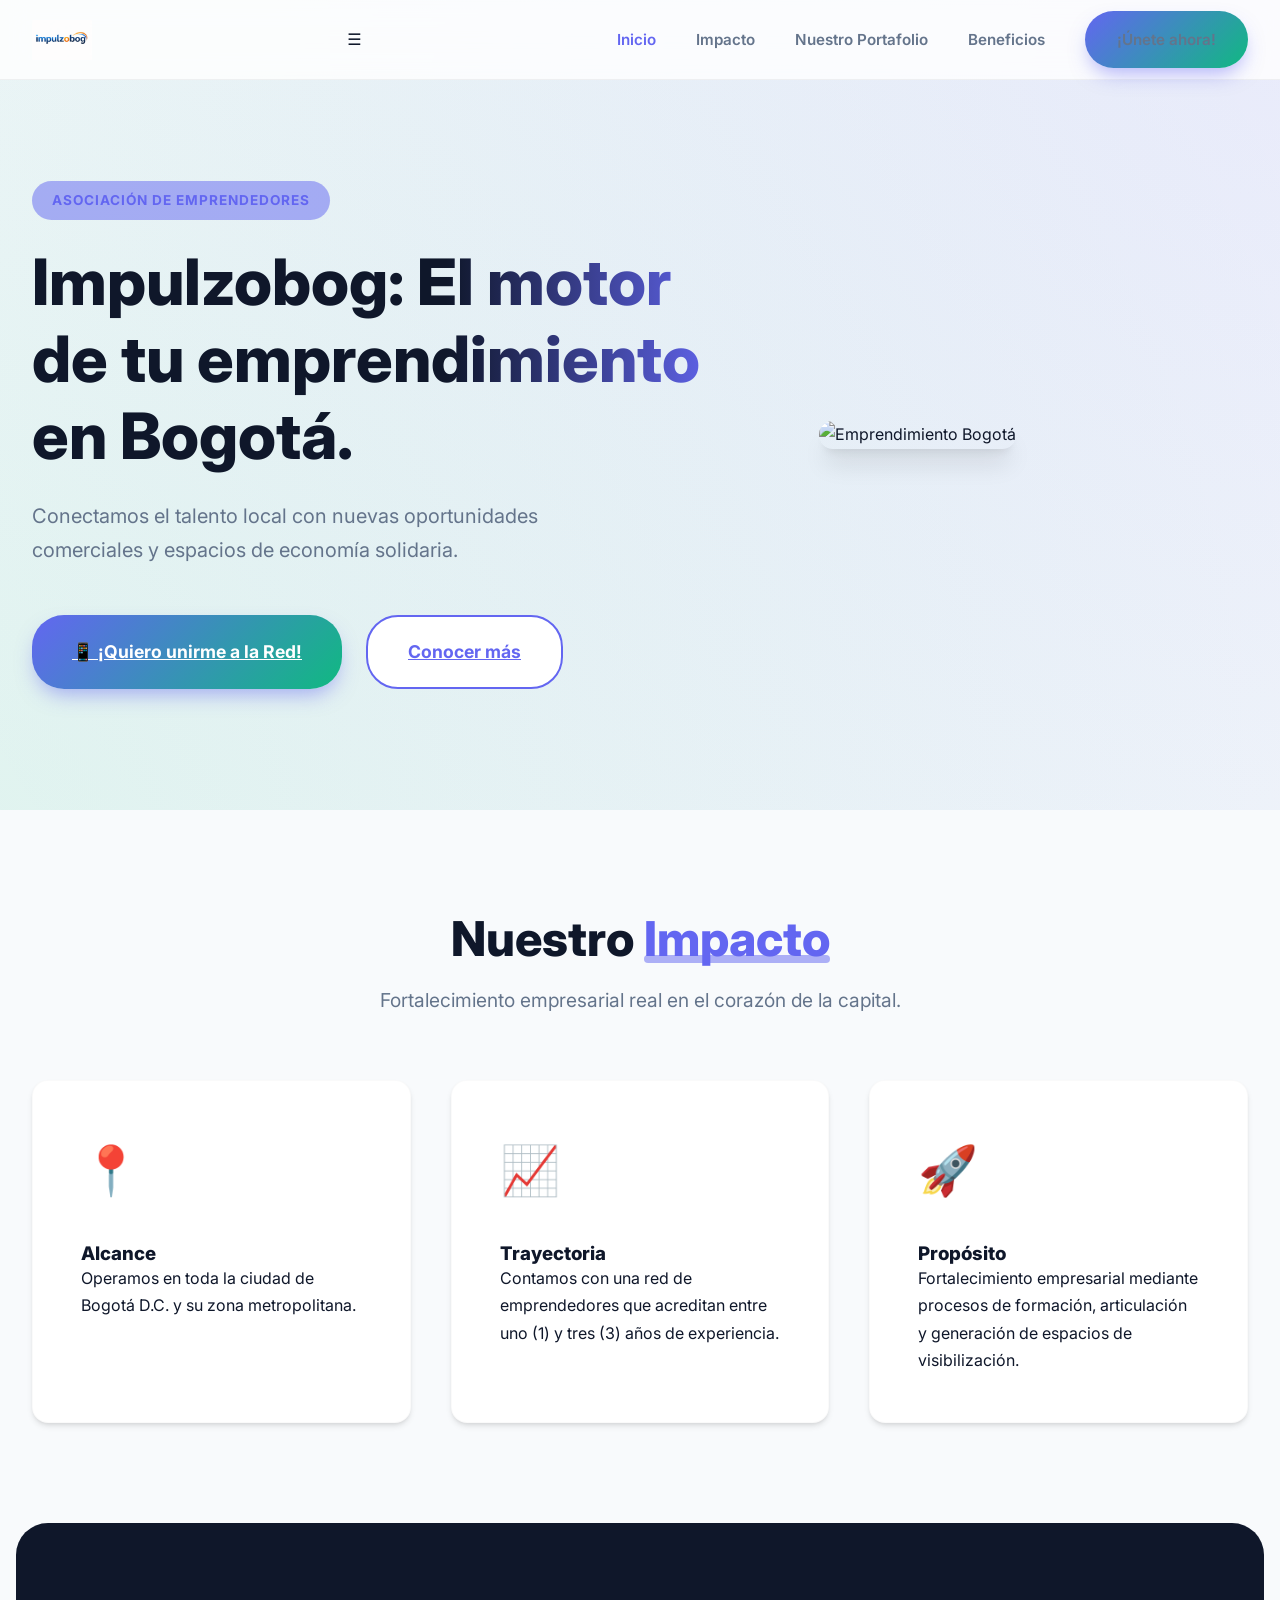
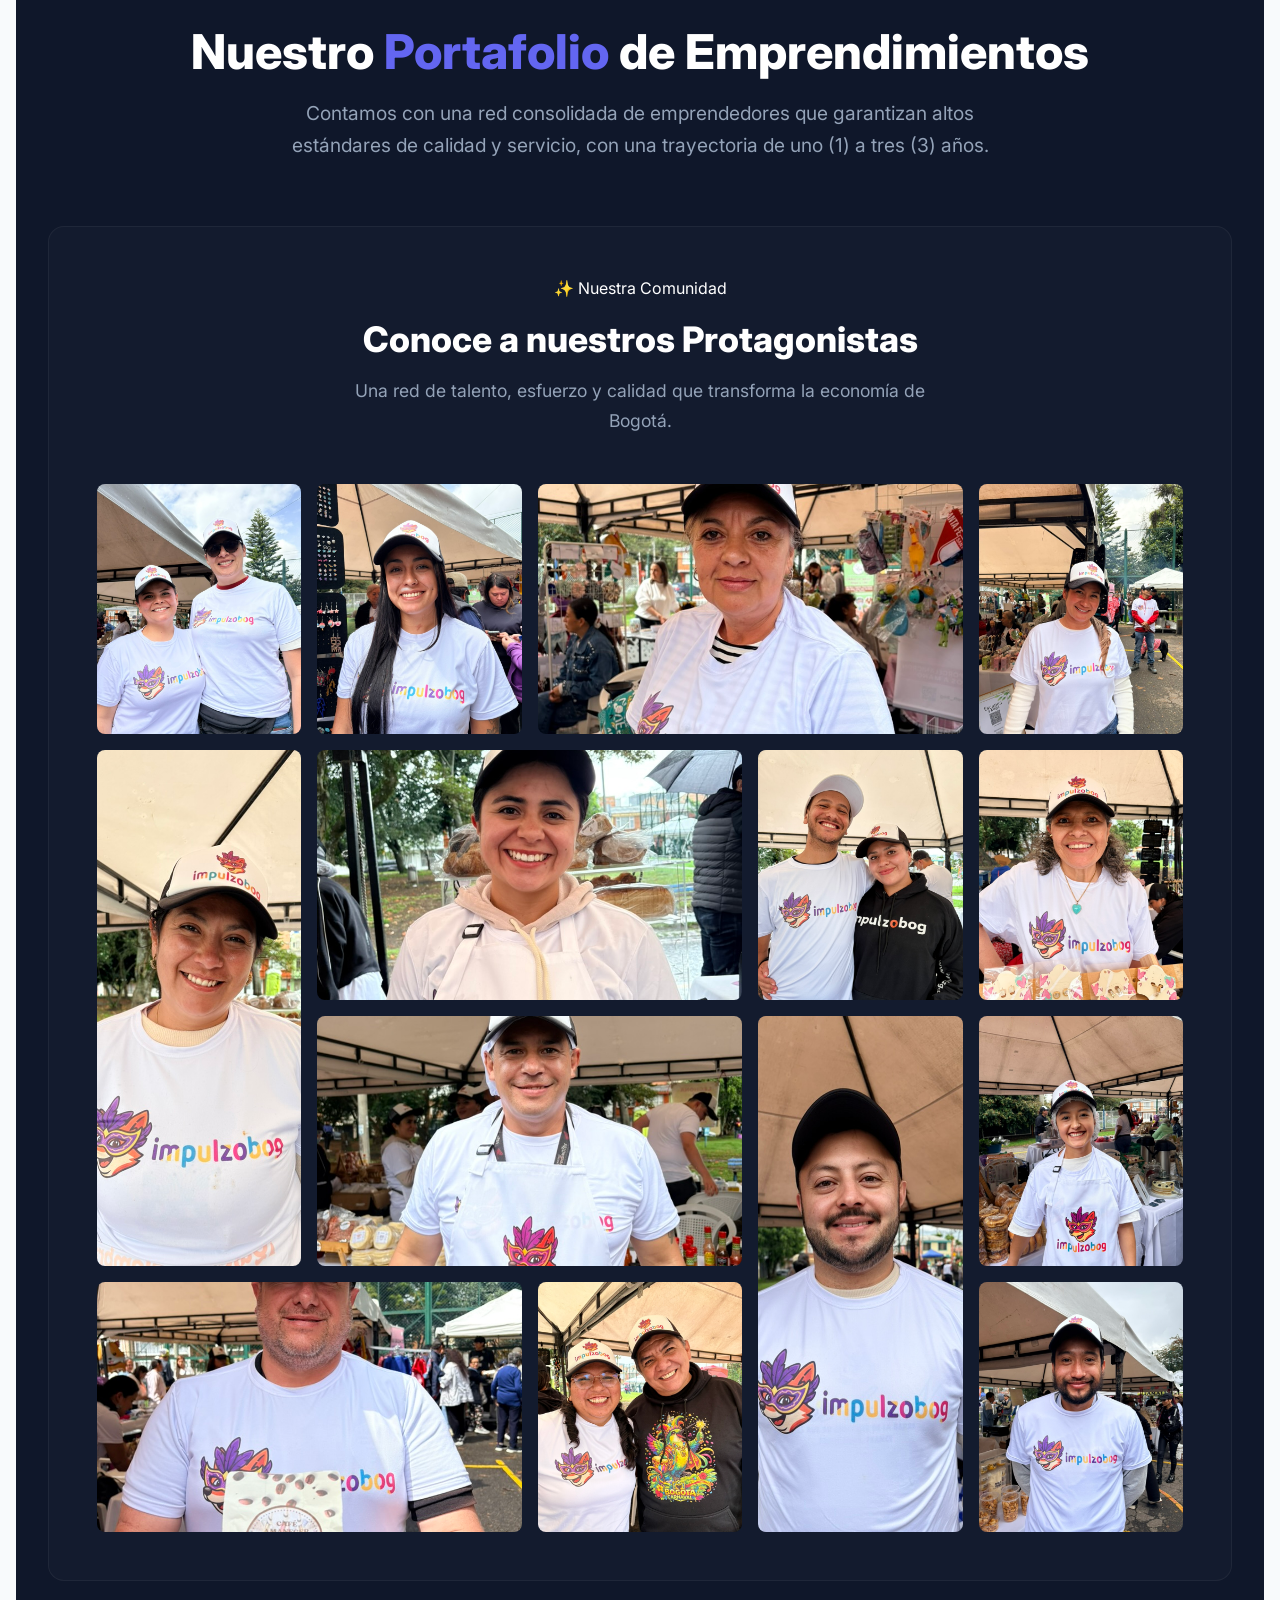
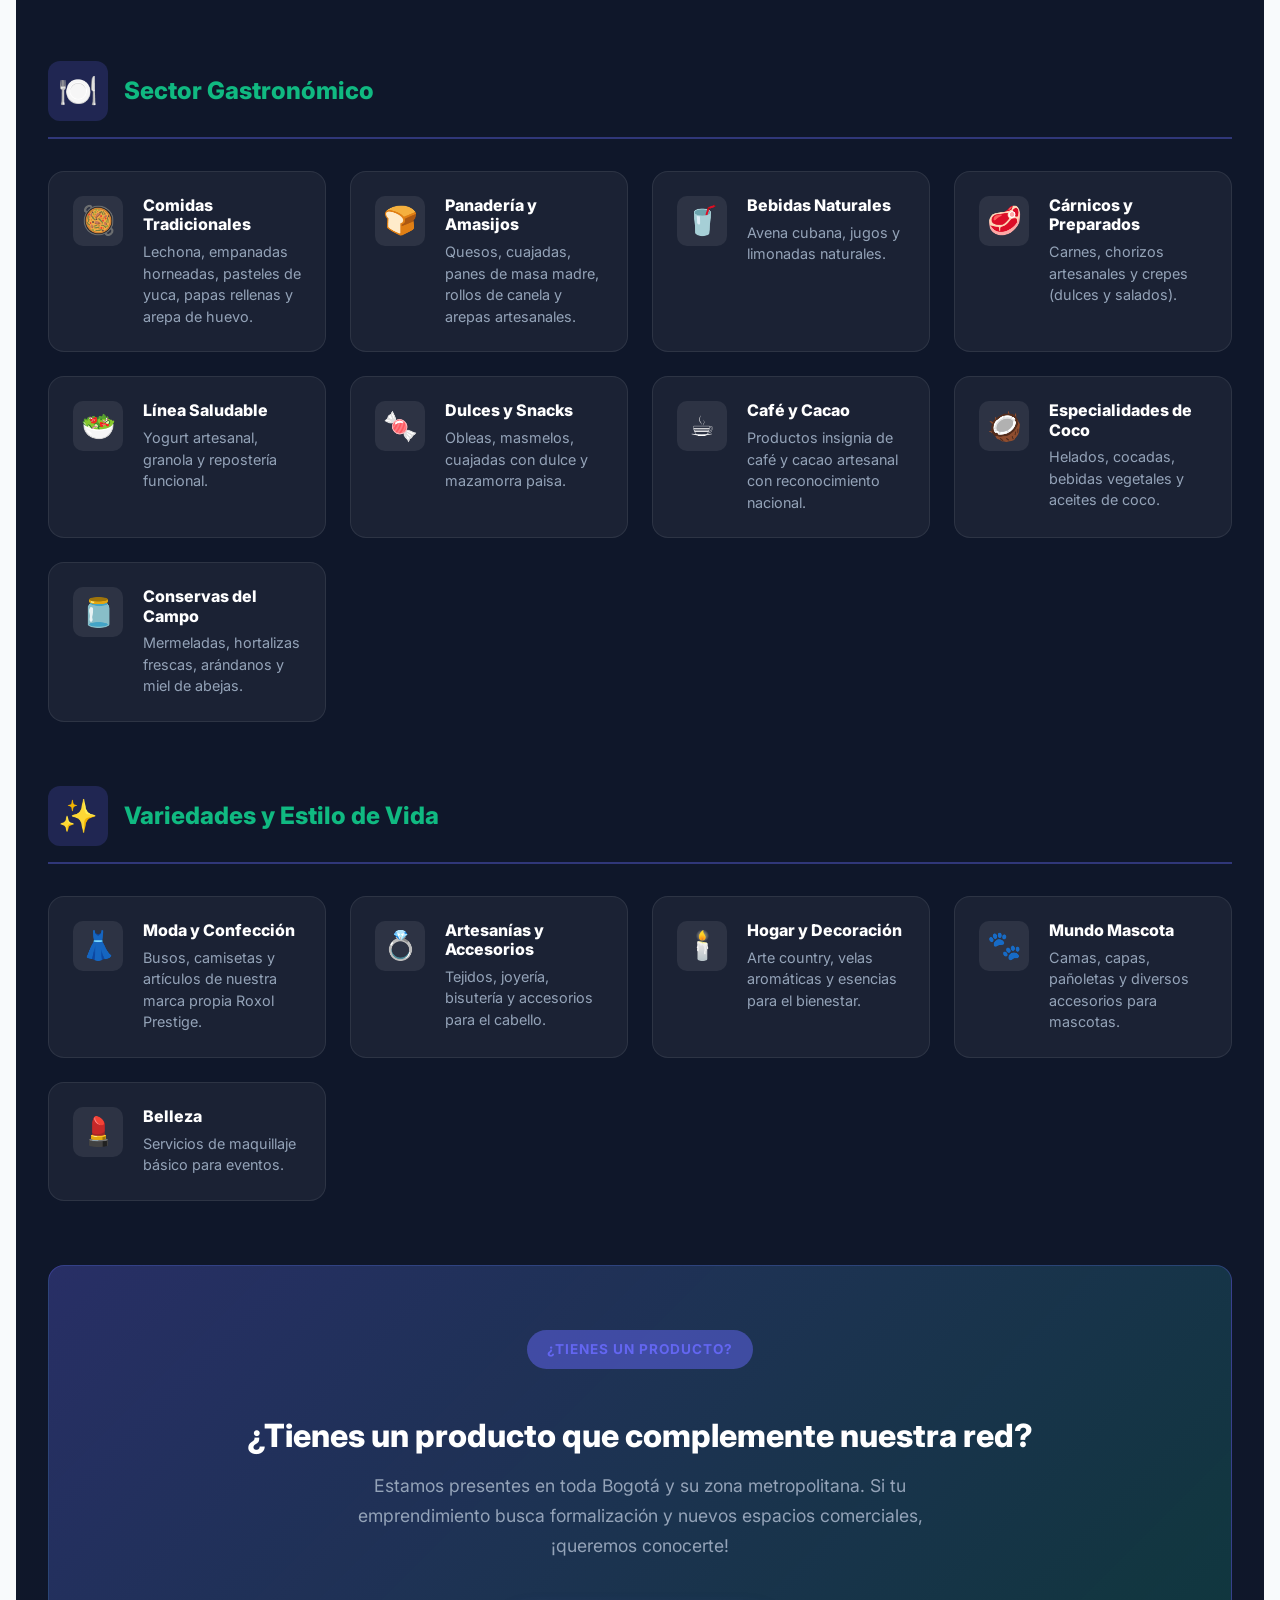
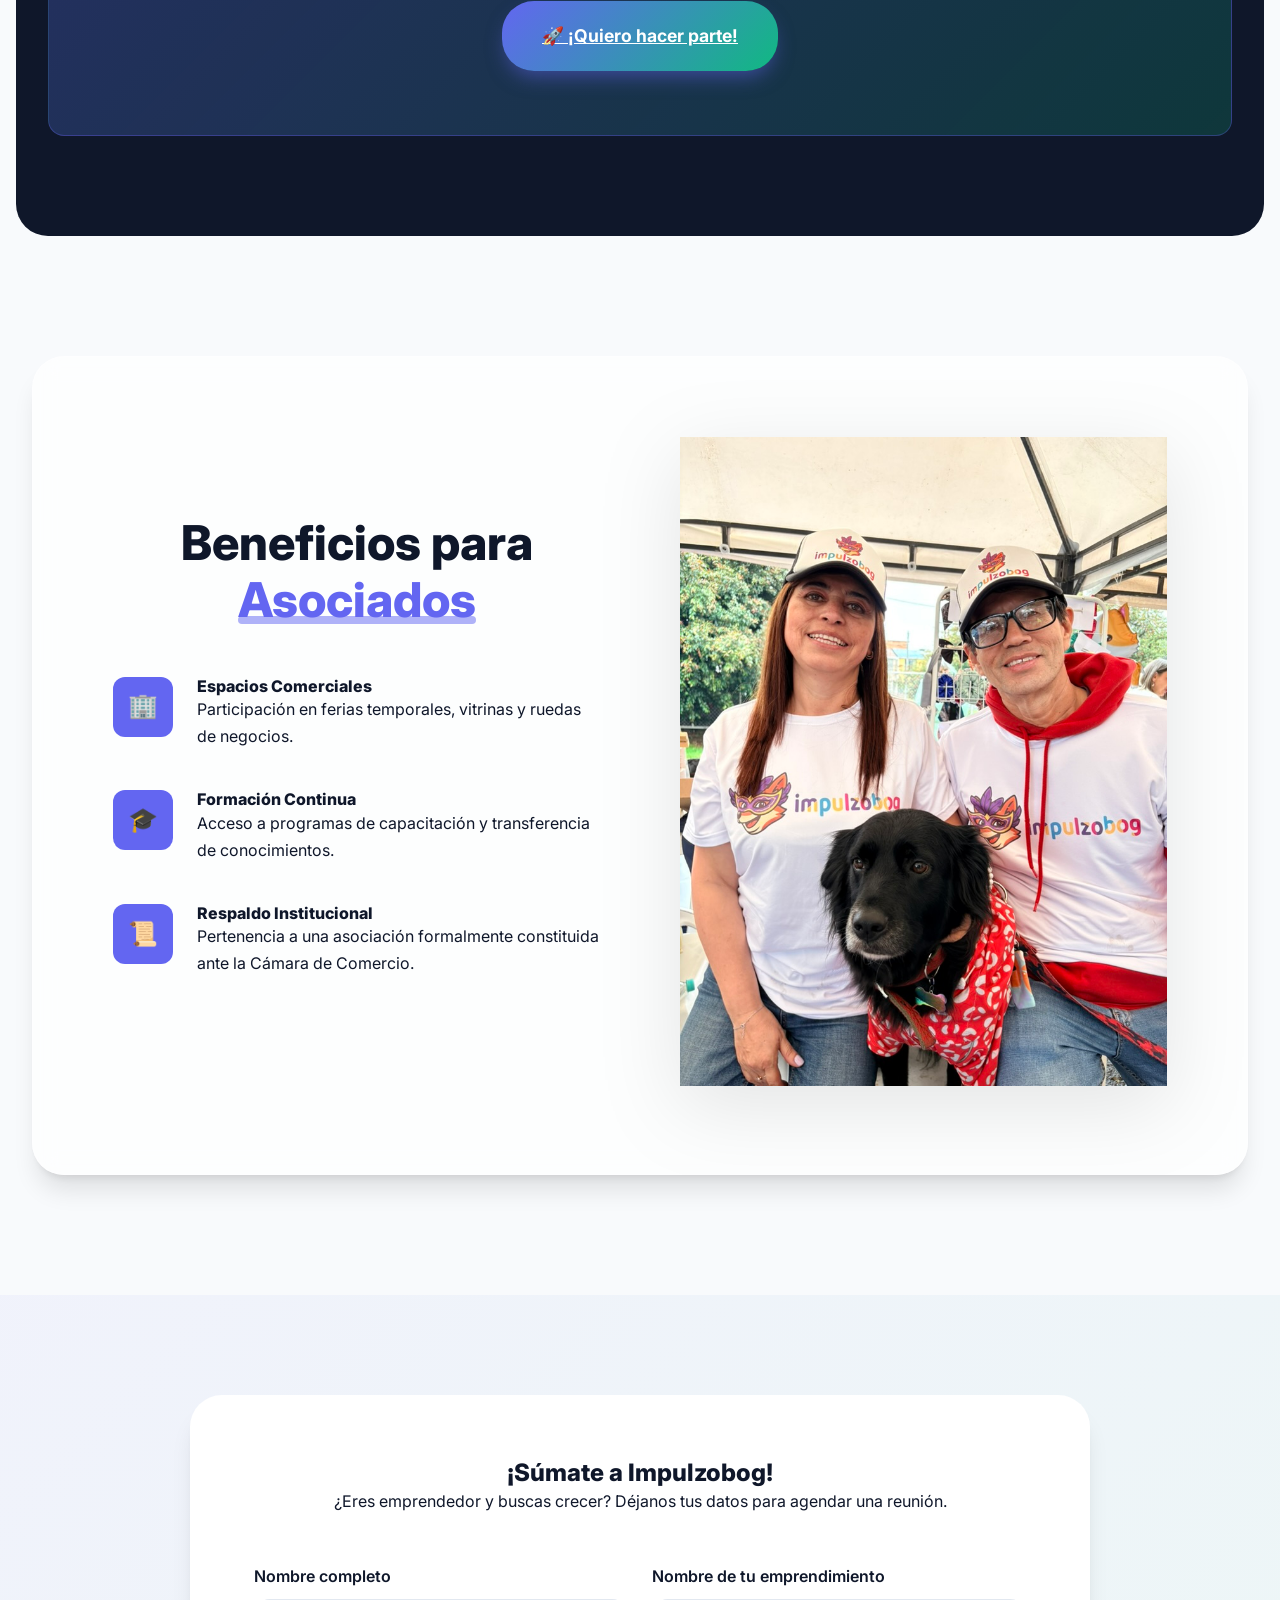
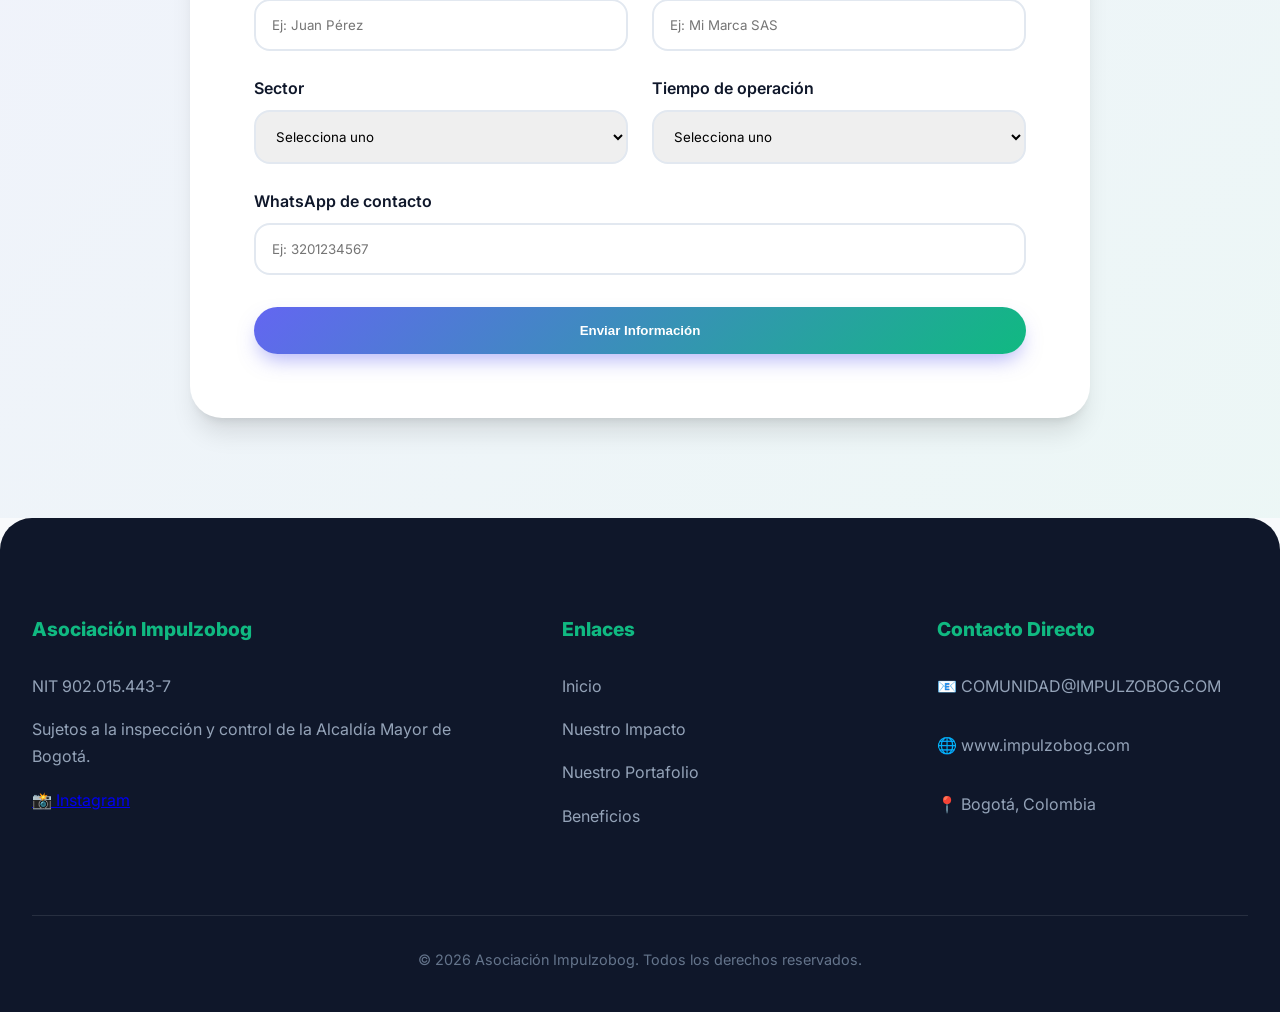
==== commit 00036a33: "feat: Replace Instagram reel embed with an entrepreneurs' image gallery." ====
--- a/index.html
+++ b/index.html
@@ -104,7 +104,8 @@
                 <div class="hero-content">
                     <span class="badge">Asociación de Emprendedores</span>
                     <h1>Impulzobog: El motor de tu emprendimiento en Bogotá.</h1>
-                    <p>Conectamos el talento local con nuevas oportunidades comerciales y espacios de economía solidaria.</p>
+                    <p>Conectamos el talento local con nuevas oportunidades comerciales y espacios de economía
+                        solidaria.</p>
                     <div class="hero-buttons">
                         <a href="https://wa.me/573203387148" class="btn btn-primary btn-lg" target="_blank">
                             <span>📱 ¡Quiero unirme a la Red!</span>
@@ -114,7 +115,8 @@
                 </div>
                 <div class="hero-visual">
                     <div class="glass-card main-visual">
-                        <img src="https://images.unsplash.com/photo-1522202176988-66273c2fd55f?auto=format&fit=crop&q=80&w=1200" alt="Emprendimiento Bogotá" id="hero-img">
+                        <img src="https://images.unsplash.com/photo-1522202176988-66273c2fd55f?auto=format&fit=crop&q=80&w=1200"
+                            alt="Emprendimiento Bogotá" id="hero-img">
                     </div>
                 </div>
             </div>
@@ -136,12 +138,14 @@
                     <div class="impact-card">
                         <div class="icon">📈</div>
                         <h3>Trayectoria</h3>
-                        <p>Contamos con una red de emprendedores que acreditan entre uno (1) y tres (3) años de experiencia.</p>
+                        <p>Contamos con una red de emprendedores que acreditan entre uno (1) y tres (3) años de
+                            experiencia.</p>
                     </div>
                     <div class="impact-card">
                         <div class="icon">🚀</div>
                         <h3>Propósito</h3>
-                        <p>Fortalecimiento empresarial mediante procesos de formación, articulación y generación de espacios de visibilización.</p>
+                        <p>Fortalecimiento empresarial mediante procesos de formación, articulación y generación de
+                            espacios de visibilización.</p>
                     </div>
                 </div>
             </div>
@@ -152,25 +156,32 @@
             <div class="container">
                 <div class="section-header">
                     <h2 class="section-title">Nuestro <span>Portafolio</span> de Emprendimientos</h2>
-                    <p class="section-subtitle">Contamos con una red consolidada de emprendedores que garantizan altos estándares de calidad y servicio, con una trayectoria de uno (1) a tres (3) años.</p>
-                </div>
-
-                <!-- Instagram Reel Embed -->
-                <div class="reel-container">
-                    <div class="reel-wrapper">
-                        <blockquote
-                            class="instagram-media"
-                            data-instgrm-permalink="https://www.instagram.com/reel/DUPAVhijdBa/"
-                            data-instgrm-version="14"
-                            style="background:#FFF; border:0; border-radius:3px; box-shadow:0 0 1px 0 rgba(0,0,0,0.5),0 1px 10px 0 rgba(0,0,0,0.15); margin: 0 auto; max-width:540px; min-width:326px; padding:0; width:calc(100% - 2px);"
-                        ></blockquote>
-                        <script async src="//www.instagram.com/embed.js"></script>
-                    </div>
-                    <div class="reel-message">
-                        <span class="reel-badge">📲 Síguenos en Instagram</span>
-                        <h3>Mira lo que hacemos en Impulzobog</h3>
-                        <p>Cada evento, cada emprendedor, cada historia. Todo en nuestra comunidad.</p>
-                        <a href="https://www.instagram.com/andrezconz/" target="_blank" class="btn btn-primary">Ver más contenido →</a>
+                    <p class="section-subtitle">Contamos con una red consolidada de emprendedores que garantizan altos
+                        estándares de calidad y servicio, con una trayectoria de uno (1) a tres (3) años.</p>
+                </div>
+
+                <!-- Galería de Emprendedores -->
+                <div class="gallery-container">
+                    <div class="gallery-info">
+                        <span class="reel-badge">✨ Nuestra Comunidad</span>
+                        <h3>Conoce a nuestros Protagonistas</h3>
+                        <p>Una red de talento, esfuerzo y calidad que transforma la economía de Bogotá.</p>
+                    </div>
+                    <div class="gallery-grid">
+                        <div class="gallery-item"><img src="assets/img/portada1.jpeg" alt="Emprendedor Impulzobog"></div>
+                        <div class="gallery-item"><img src="assets/img/portada2.jpeg" alt="Emprendedor Impulzobog"></div>
+                        <div class="gallery-item"><img src="assets/img/portada3.jpeg" alt="Emprendedor Impulzobog"></div>
+                        <div class="gallery-item"><img src="assets/img/portada4.jpeg" alt="Emprendedor Impulzobog"></div>
+                        <div class="gallery-item"><img src="assets/img/portada5.jpeg" alt="Emprendedor Impulzobog"></div>
+                        <div class="gallery-item"><img src="assets/img/portada6.jpeg" alt="Emprendedor Impulzobog"></div>
+                        <div class="gallery-item"><img src="assets/img/portada7.jpeg" alt="Emprendedor Impulzobog"></div>
+                        <div class="gallery-item"><img src="assets/img/portada8.jpeg" alt="Emprendedor Impulzobog"></div>
+                        <div class="gallery-item"><img src="assets/img/portada9.jpeg" alt="Emprendedor Impulzobog"></div>
+                        <div class="gallery-item"><img src="assets/img/portada10.jpeg" alt="Emprendedor Impulzobog"></div>
+                        <div class="gallery-item"><img src="assets/img/portada11.jpeg" alt="Emprendedor Impulzobog"></div>
+                        <div class="gallery-item"><img src="assets/img/portada12.jpeg" alt="Emprendedor Impulzobog"></div>
+                        <div class="gallery-item"><img src="assets/img/portada13.jpeg" alt="Emprendedor Impulzobog"></div>
+                        <div class="gallery-item"><img src="assets/img/portada14.jpeg" alt="Emprendedor Impulzobog"></div>
                     </div>
                 </div>
 
@@ -297,7 +308,8 @@
                     <div class="portfolio-cta-content">
                         <span class="badge">¿Tienes un producto?</span>
                         <h3>¿Tienes un producto que complemente nuestra red?</h3>
-                        <p>Estamos presentes en toda Bogotá y su zona metropolitana. Si tu emprendimiento busca formalización y nuevos espacios comerciales, ¡queremos conocerte!</p>
+                        <p>Estamos presentes en toda Bogotá y su zona metropolitana. Si tu emprendimiento busca
+                            formalización y nuevos espacios comerciales, ¡queremos conocerte!</p>
                         <a href="#sumate" class="btn btn-primary btn-lg">🚀 ¡Quiero hacer parte!</a>
                     </div>
                 </div>
@@ -329,7 +341,8 @@
                                 <div class="benefit-icon">📜</div>
                                 <div>
                                     <h4>Respaldo Institucional</h4>
-                                    <p>Pertenencia a una asociación formalmente constituida ante la Cámara de Comercio.</p>
+                                    <p>Pertenencia a una asociación formalmente constituida ante la Cámara de Comercio.
+                                    </p>
                                 </div>
                             </li>
                         </ul>
@@ -357,7 +370,8 @@
                             </div>
                             <div class="form-group">
                                 <label for="business-name">Nombre de tu emprendimiento</label>
-                                <input type="text" id="business-name" name="business-name" placeholder="Ej: Mi Marca SAS" required>
+                                <input type="text" id="business-name" name="business-name"
+                                    placeholder="Ej: Mi Marca SAS" required>
                             </div>
                             <div class="form-group">
                                 <label for="sector">Sector</label>
--- a/css/styles.css
+++ b/css/styles.css
@@ -501,51 +501,237 @@
     color: #166534;
 }
 
-/* Responsive */
+/* =====================
+   Responsive Breakpoints
+   ===================== */
+
+/* Tablet (1024px) */
 @media (max-width: 1024px) {
-  .hero-grid, .benefits-container {
+  .hero-grid {
+    grid-template-columns: 1fr;
+    gap: 2.5rem;
+    text-align: center;
+  }
+
+  .hero-content {
+    text-align: center;
+    max-width: 100%;
+  }
+
+  .hero p {
+    margin: 0 auto 2.5rem;
+  }
+
+  .hero-buttons {
+    justify-content: center;
+    flex-wrap: wrap;
+    gap: 1rem;
+  }
+
+  .hero-visual {
+    max-width: 480px;
+    margin: 0 auto;
+  }
+
+  .benefits-container {
     grid-template-columns: 1fr;
     gap: 3rem;
   }
-  
-  .hero-content {
-    text-align: center;
-  }
-  
-  .hero-buttons {
-    justify-content: center;
-  }
-  
+
+  .benefits-visual {
+    display: none;
+  }
+
+  .impact-grid {
+    grid-template-columns: repeat(3, 1fr);
+  }
+}
+
+/* Small Tablet (768px) */
+@media (max-width: 768px) {
+  .hero {
+    padding-top: 110px;
+    padding-bottom: 60px;
+    min-height: unset;
+  }
+
+  .hero h1 {
+    font-size: clamp(2rem, 7vw, 2.8rem);
+  }
+
+  .section-title {
+    font-size: clamp(1.6rem, 5vw, 2.2rem);
+  }
+
   .impact-grid {
     grid-template-columns: 1fr;
-  }
-}
-
-@media (max-width: 768px) {
+    gap: 1.5rem;
+  }
+
+  .impact-card {
+    padding: 2rem;
+  }
+
   .form-grid {
     grid-template-columns: 1fr;
   }
-  
+
   .full-width {
     grid-column: span 1;
   }
-  
+
+  /* Mobile Nav */
   .nav-links {
-    display: none; /* Mobile menu needed */
-  }
-  
+    position: fixed;
+    top: 80px;
+    left: 0;
+    right: 0;
+    background: rgba(255, 255, 255, 0.97);
+    backdrop-filter: blur(15px);
+    -webkit-backdrop-filter: blur(15px);
+    flex-direction: column;
+    padding: 2rem;
+    gap: 1.5rem;
+    border-bottom: 1px solid rgba(0,0,0,0.08);
+    display: none;
+    z-index: 999;
+  }
+
+  .nav-links.active {
+    display: flex;
+  }
+
+  .nav-links a {
+    font-size: 1.1rem;
+    padding: 0.5rem 0;
+    border-bottom: 1px solid rgba(0,0,0,0.06);
+  }
+
+  .nav-links a:last-child {
+    border-bottom: none;
+  }
+
+  .menu-toggle {
+    display: block;
+    font-size: 1.5rem;
+    cursor: pointer;
+    padding: 0.5rem;
+    color: var(--dark);
+  }
+
   .footer-content {
     grid-template-columns: 1fr;
-  }
-  
+    gap: 2.5rem;
+  }
+
   .form-wrapper {
     padding: 2rem;
   }
-}
-
-/* =====================
-   Portfolio Section
-   ===================== */
+
+  /* Portfolio on mobile */
+  .portfolio-section {
+    padding: 60px 0;
+    margin: 0 0.5rem;
+    border-radius: var(--radius-md);
+  }
+
+  .reel-container {
+    grid-template-columns: 1fr;
+    gap: 2rem;
+    padding: 1.5rem;
+    margin-bottom: 3rem;
+  }
+
+  .reel-message h3 {
+    font-size: 1.4rem;
+  }
+
+  .portfolio-grid {
+    grid-template-columns: 1fr 1fr;
+    gap: 1rem;
+  }
+
+  .portfolio-item {
+    padding: 1rem;
+    flex-direction: column;
+    gap: 0.75rem;
+  }
+
+  .item-icon {
+    width: 40px;
+    height: 40px;
+    font-size: 1.4rem;
+  }
+
+  .item-content h4 {
+    font-size: 0.9rem;
+  }
+
+  .item-content p {
+    font-size: 0.8rem;
+  }
+
+  .portfolio-cta {
+    padding: 2.5rem 1.5rem;
+    margin-top: 2rem;
+  }
+
+  .portfolio-cta-content h3 {
+    font-size: 1.4rem;
+  }
+
+  .benefits-container {
+    padding: 2.5rem 1.5rem;
+  }
+}
+
+/* Mobile (480px) */
+@media (max-width: 480px) {
+  .hero h1 {
+    font-size: 1.9rem;
+  }
+
+  .btn-lg {
+    padding: 1rem 1.5rem;
+    font-size: 1rem;
+  }
+
+  .hero-buttons {
+    flex-direction: column;
+    align-items: center;
+  }
+
+  .hero-buttons .btn {
+    width: 100%;
+    justify-content: center;
+  }
+
+  /* Keep 2 columns on small phones */
+  .portfolio-grid {
+    grid-template-columns: 1fr 1fr;
+    gap: 0.75rem;
+  }
+
+  .portfolio-item {
+    padding: 0.85rem;
+  }
+
+  .item-content h4 {
+    font-size: 0.82rem;
+  }
+
+  .item-content p {
+    font-size: 0.75rem;
+  }
+}
+
+/* Very small phones (360px) */
+@media (max-width: 360px) {
+  .portfolio-grid {
+    grid-template-columns: 1fr;
+  }
+}
+
 .portfolio-section {
   padding: 100px 0;
   background: var(--dark);
@@ -562,50 +748,101 @@
   color: #94a3b8;
 }
 
-/* Instagram Reel */
-.reel-container {
-  display: grid;
-  grid-template-columns: 1fr 1fr;
-  gap: 4rem;
-  align-items: center;
+/* Gallery Section */
+.gallery-container {
   margin-bottom: 5rem;
-  background: rgba(255,255,255,0.05);
+  background: rgba(255,255,255,0.02);
   border-radius: var(--radius-md);
   padding: 3rem;
-  border: 1px solid rgba(255,255,255,0.1);
-}
-
-.reel-wrapper {
-  display: flex;
-  justify-content: center;
-  align-items: center;
-}
-
-.reel-message {
-  display: flex;
-  flex-direction: column;
-  gap: 1.25rem;
-}
-
-.reel-badge {
-  display: inline-block;
-  padding: 0.4rem 1rem;
-  background: linear-gradient(135deg, #E1306C, #F77737);
-  color: white;
-  border-radius: 50px;
-  font-weight: 700;
-  font-size: 0.85rem;
-  width: fit-content;
-}
-
-.reel-message h3 {
-  font-size: 1.8rem;
-  color: white;
-}
-
-.reel-message p {
+  border: 1px solid rgba(255,255,255,0.05);
+}
+
+.gallery-info {
+  text-align: center;
+  margin-bottom: 3rem;
+  max-width: 600px;
+  margin-left: auto;
+  margin-right: auto;
+}
+
+.gallery-info h3 {
+  font-size: 2.2rem;
+  color: white;
+  margin: 1rem 0;
+}
+
+.gallery-info p {
   color: #94a3b8;
   font-size: 1.1rem;
+}
+
+.gallery-grid {
+  display: grid;
+  grid-template-columns: repeat(auto-fill, minmax(200px, 1fr));
+  grid-auto-rows: 250px;
+  gap: 1rem;
+  grid-auto-flow: dense;
+}
+
+.gallery-item {
+  position: relative;
+  overflow: hidden;
+  border-radius: var(--radius-sm);
+  transition: var(--transition);
+}
+
+.gallery-item img {
+  width: 100%;
+  height: 100%;
+  object-fit: cover;
+  transition: var(--transition);
+}
+
+.gallery-item:hover {
+  transform: scale(1.02);
+  z-index: 2;
+  box-shadow: 0 10px 30px rgba(0,0,0,0.5);
+}
+
+.gallery-item:hover img {
+  filter: brightness(1.1);
+}
+
+/* Masonry-like spans for desktop */
+@media (min-width: 769px) {
+  .gallery-item:nth-child(3n) {
+    grid-column: span 2;
+  }
+  .gallery-item:nth-child(5n) {
+    grid-row: span 2;
+  }
+}
+
+/* Tablet (1024px) */
+@media (max-width: 1024px) {
+  .gallery-container {
+    padding: 2rem;
+  }
+}
+
+/* Small Tablet (768px) */
+@media (max-width: 768px) {
+  .gallery-grid {
+    grid-template-columns: repeat(2, 1fr);
+    grid-auto-rows: 200px;
+  }
+  
+  .gallery-info h3 {
+    font-size: 1.8rem;
+  }
+}
+
+/* Mobile (480px) */
+@media (max-width: 480px) {
+  .gallery-grid {
+    grid-template-columns: 1fr;
+    grid-auto-rows: 250px;
+  }
 }
 
 /* Portfolio Sectors */
@@ -641,7 +878,7 @@
 
 .portfolio-grid {
   display: grid;
-  grid-template-columns: repeat(auto-fill, minmax(280px, 1fr));
+  grid-template-columns: repeat(auto-fill, minmax(260px, 1fr));
   gap: 1.5rem;
 }
 
@@ -709,23 +946,4 @@
   margin: 0 auto 2.5rem;
 }
 
-@media (max-width: 900px) {
-  .reel-container {
-    grid-template-columns: 1fr;
-    gap: 2.5rem;
-  }
-}
-
-@media (max-width: 600px) {
-  .portfolio-grid {
-    grid-template-columns: 1fr;
-  }
-
-  .portfolio-cta {
-    padding: 2.5rem 1.5rem;
-  }
-
-  .portfolio-cta-content h3 {
-    font-size: 1.5rem;
-  }
-}
+
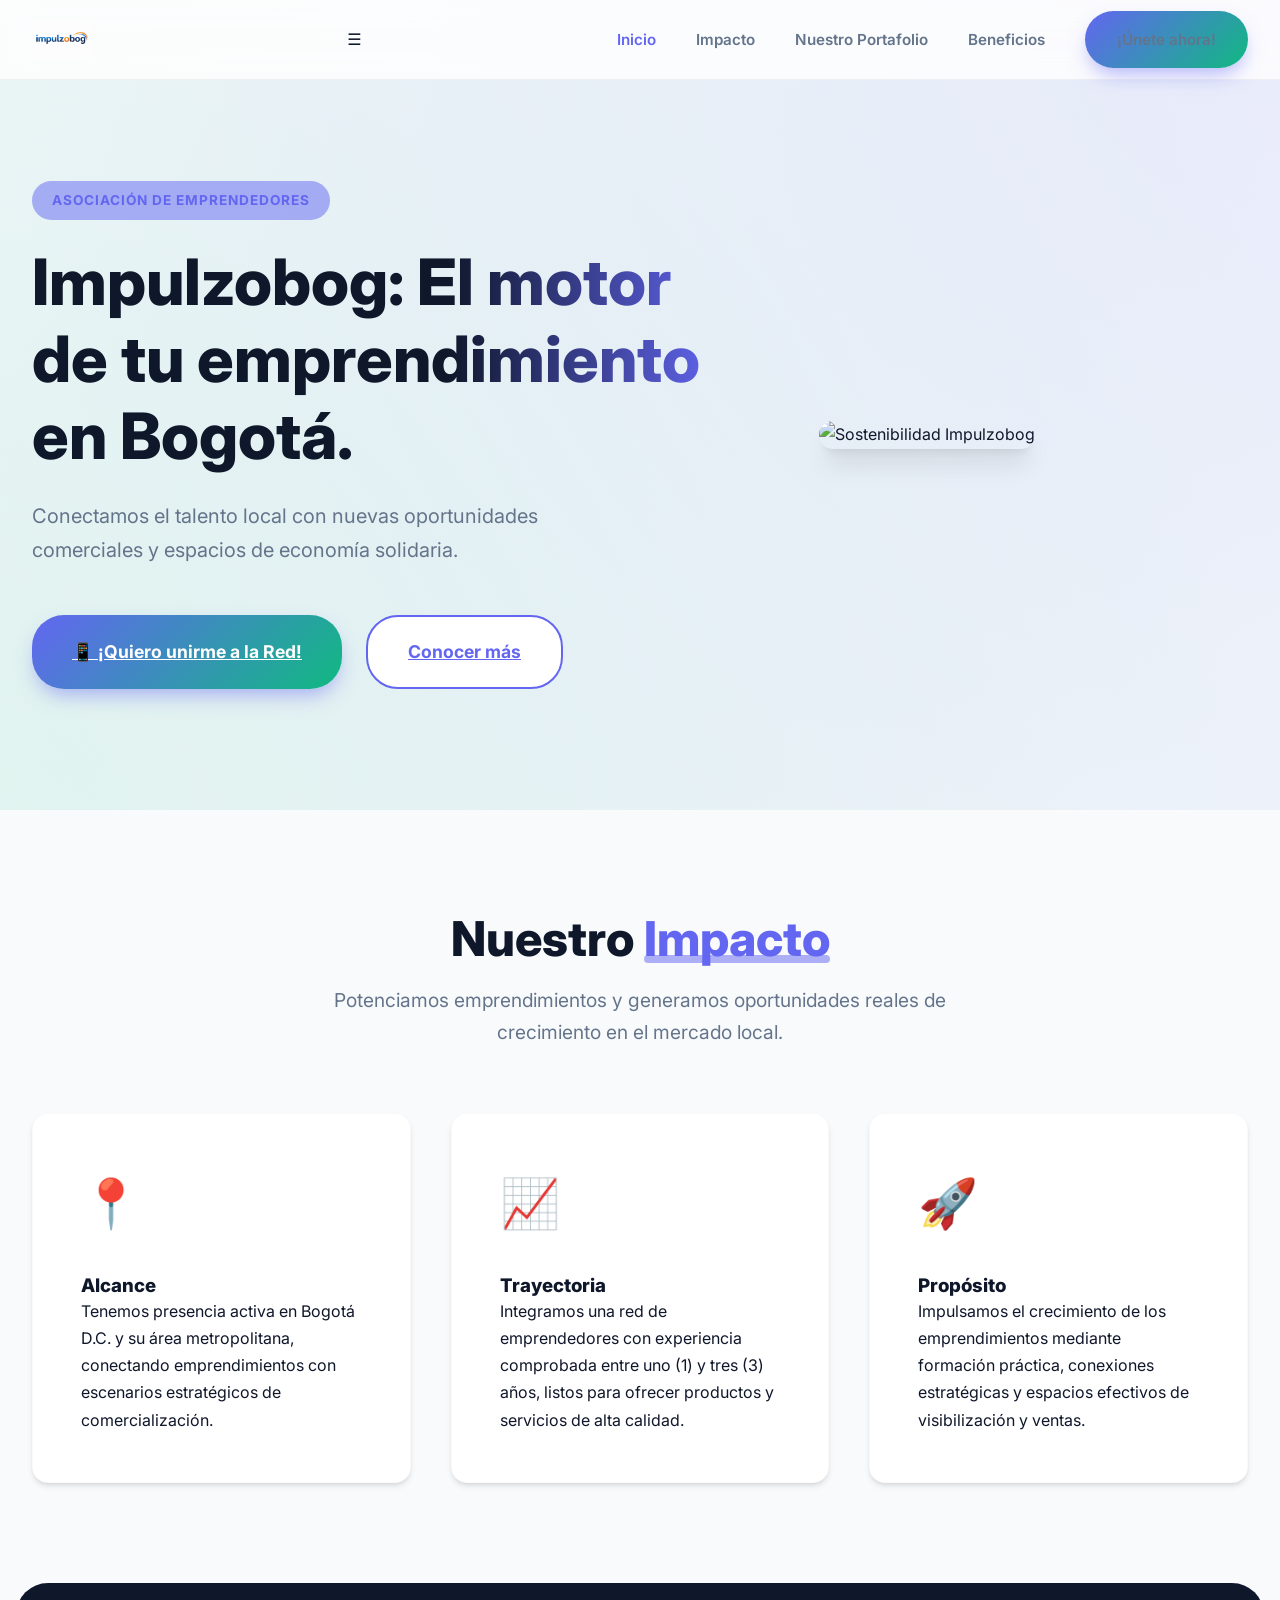
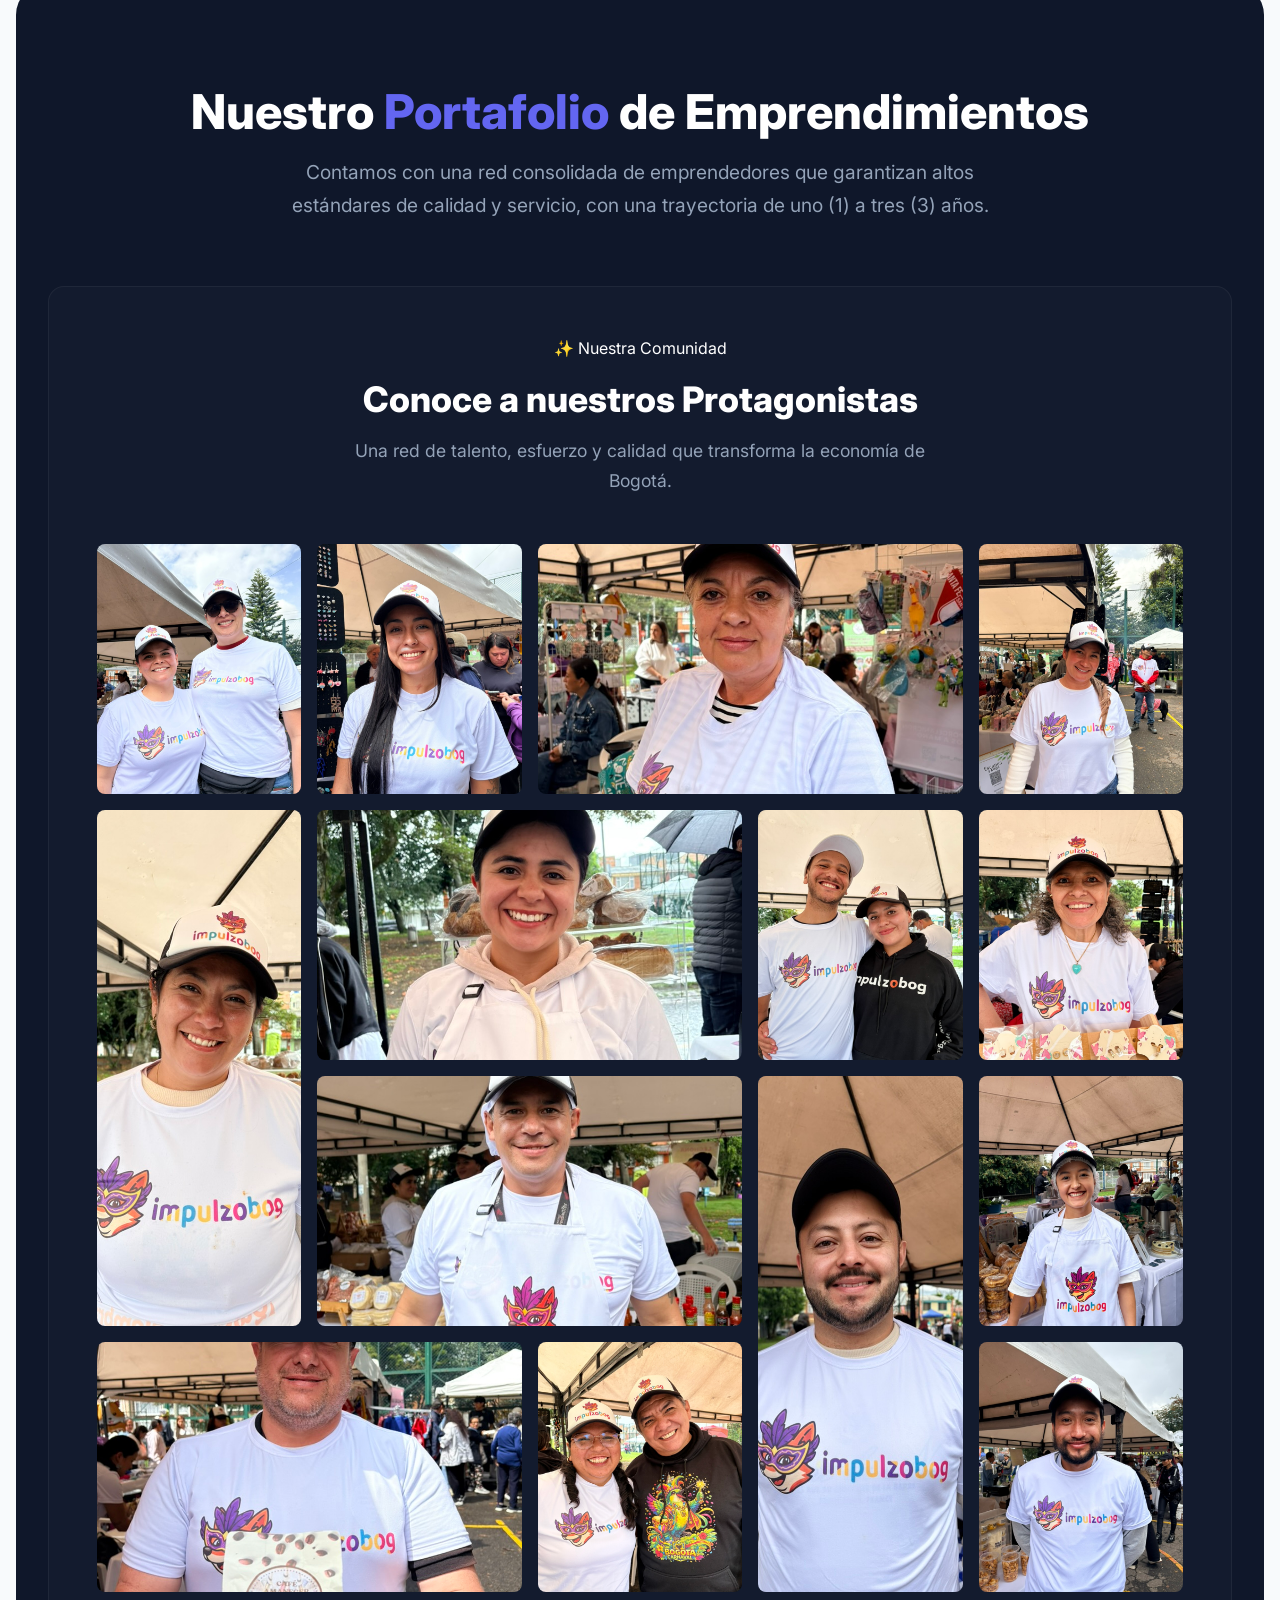
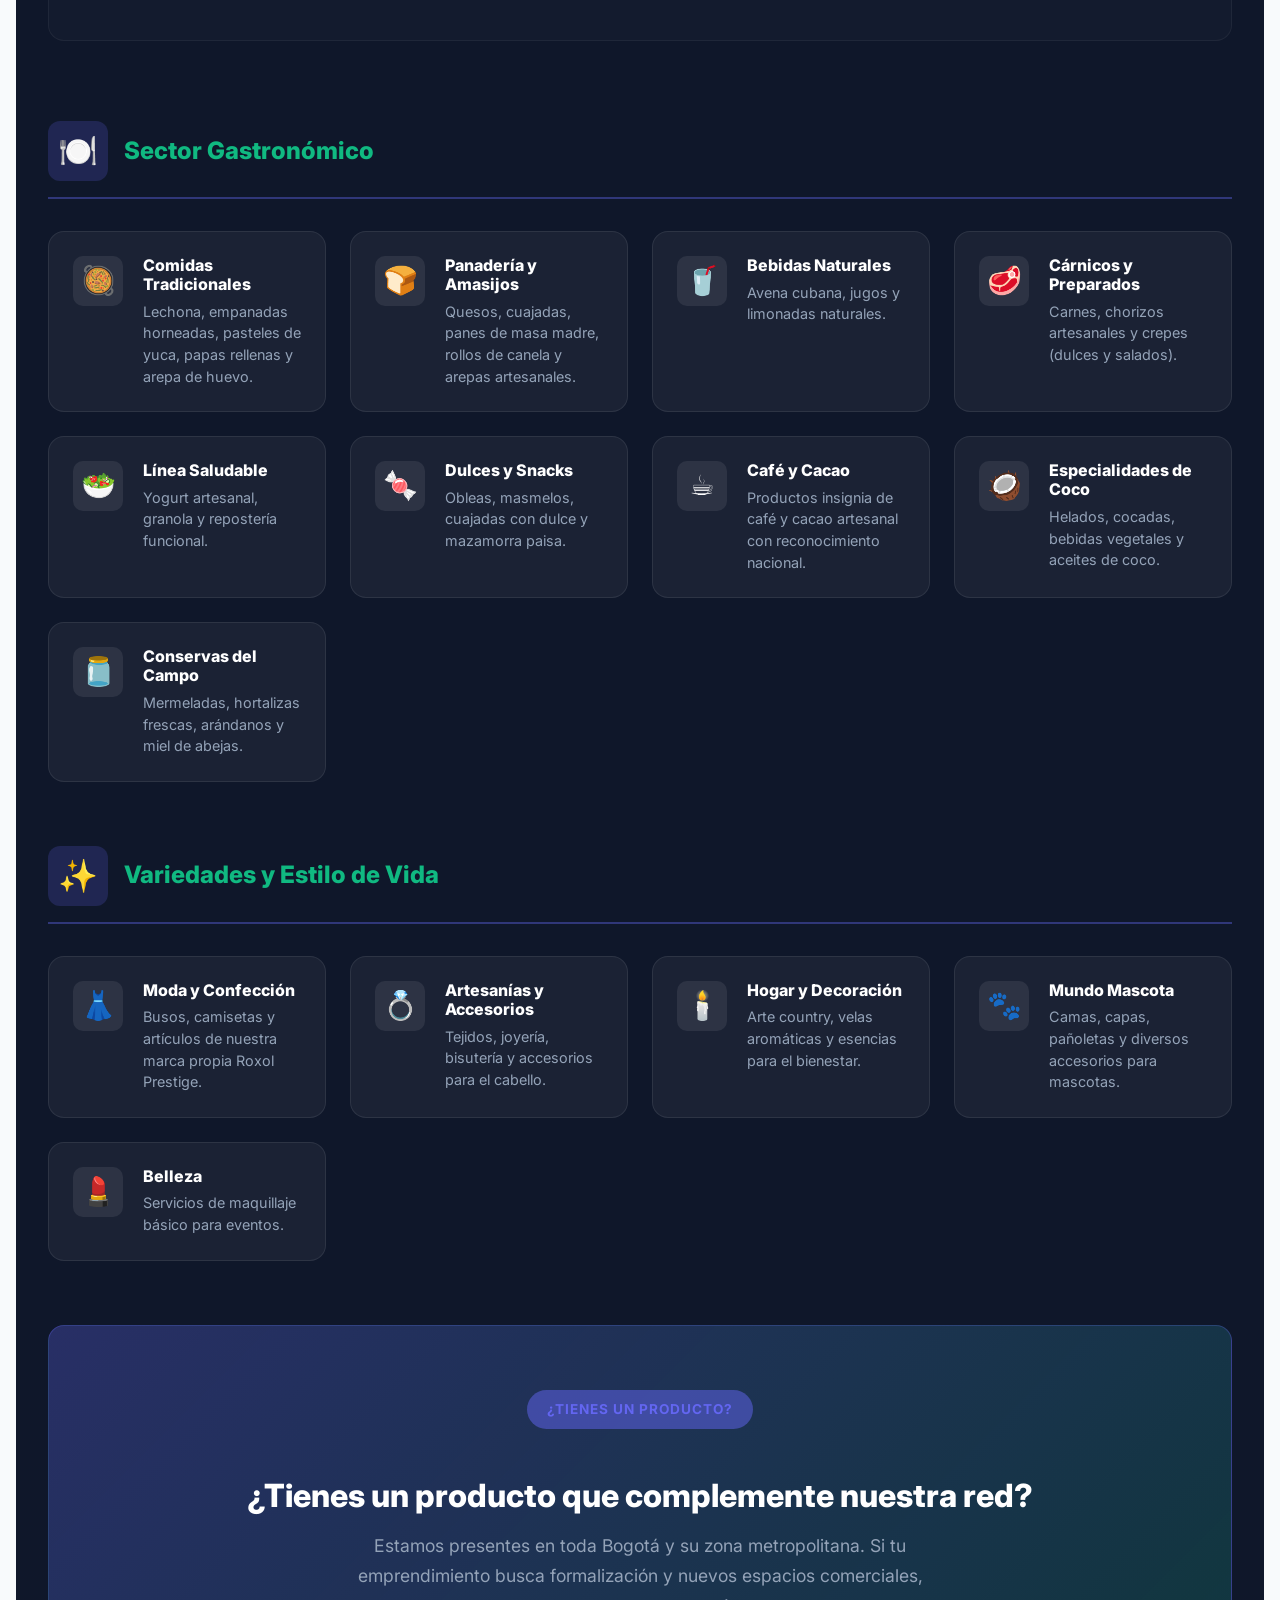
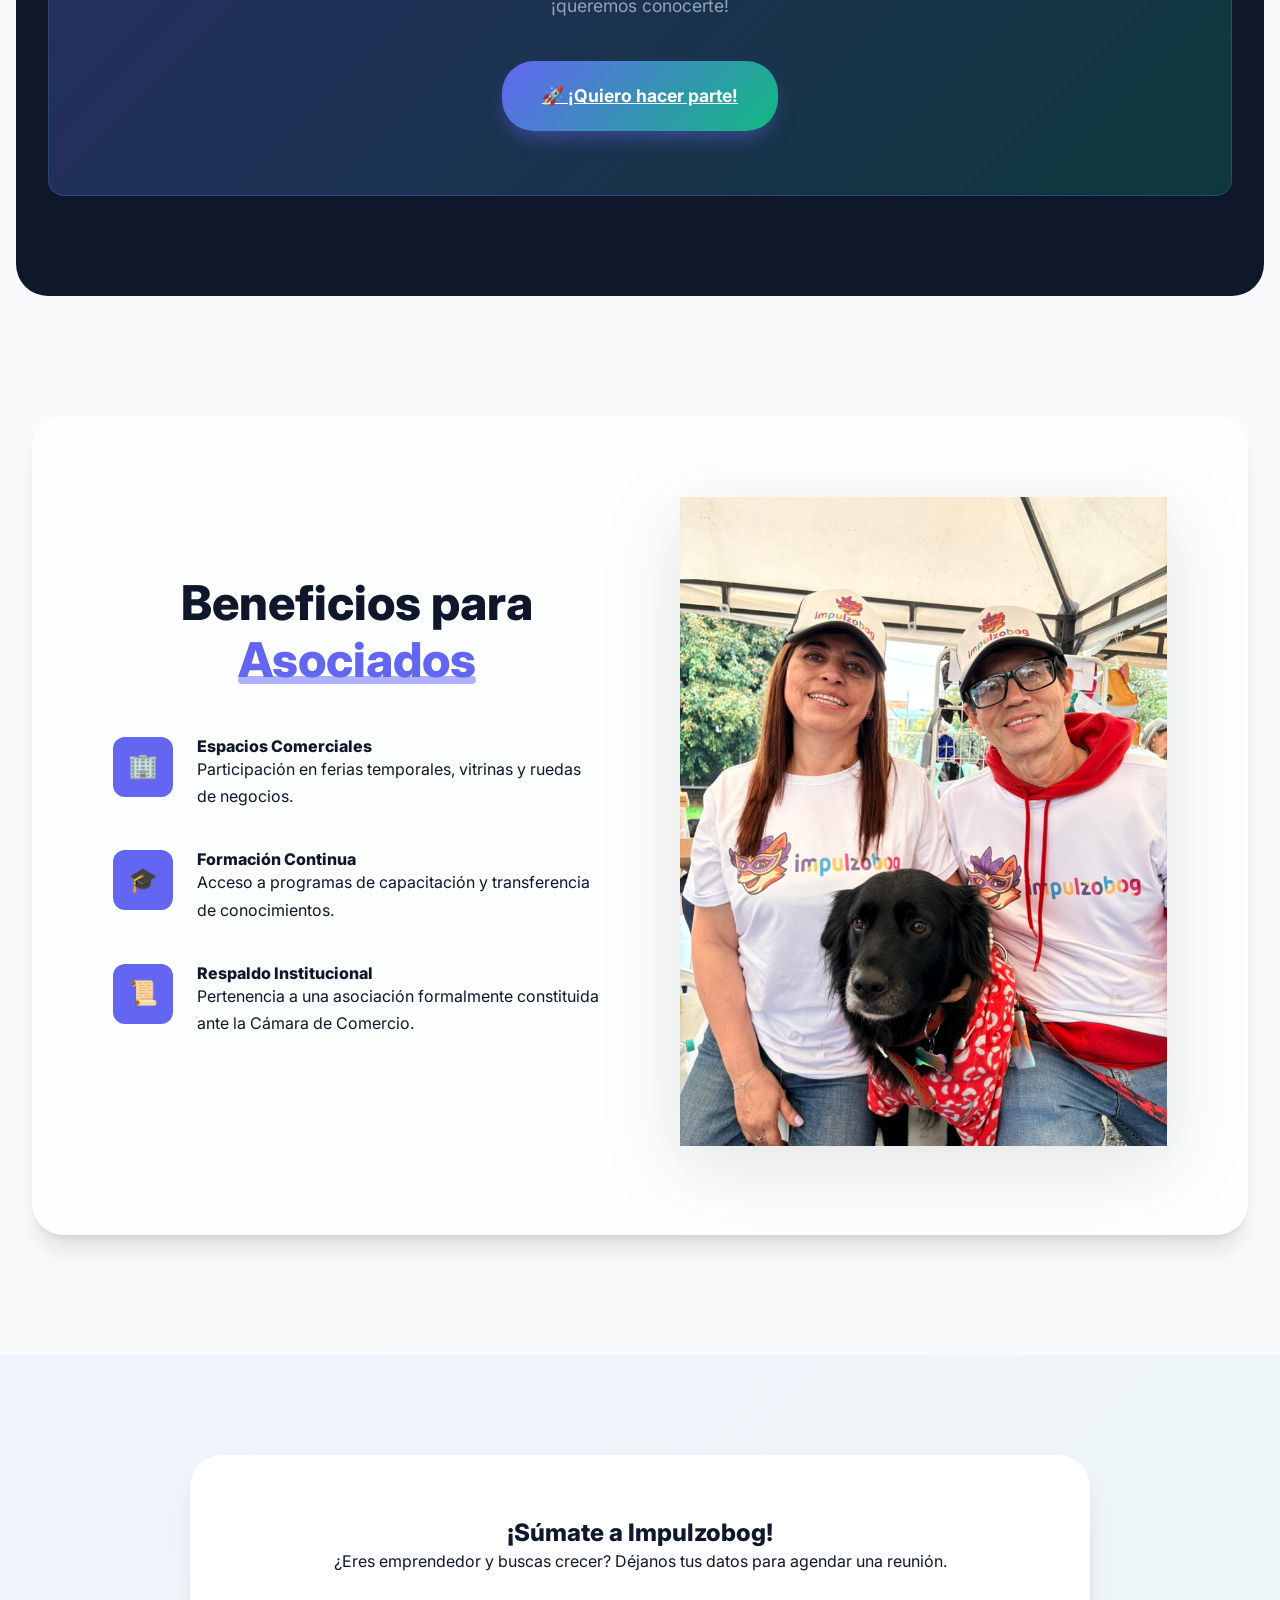
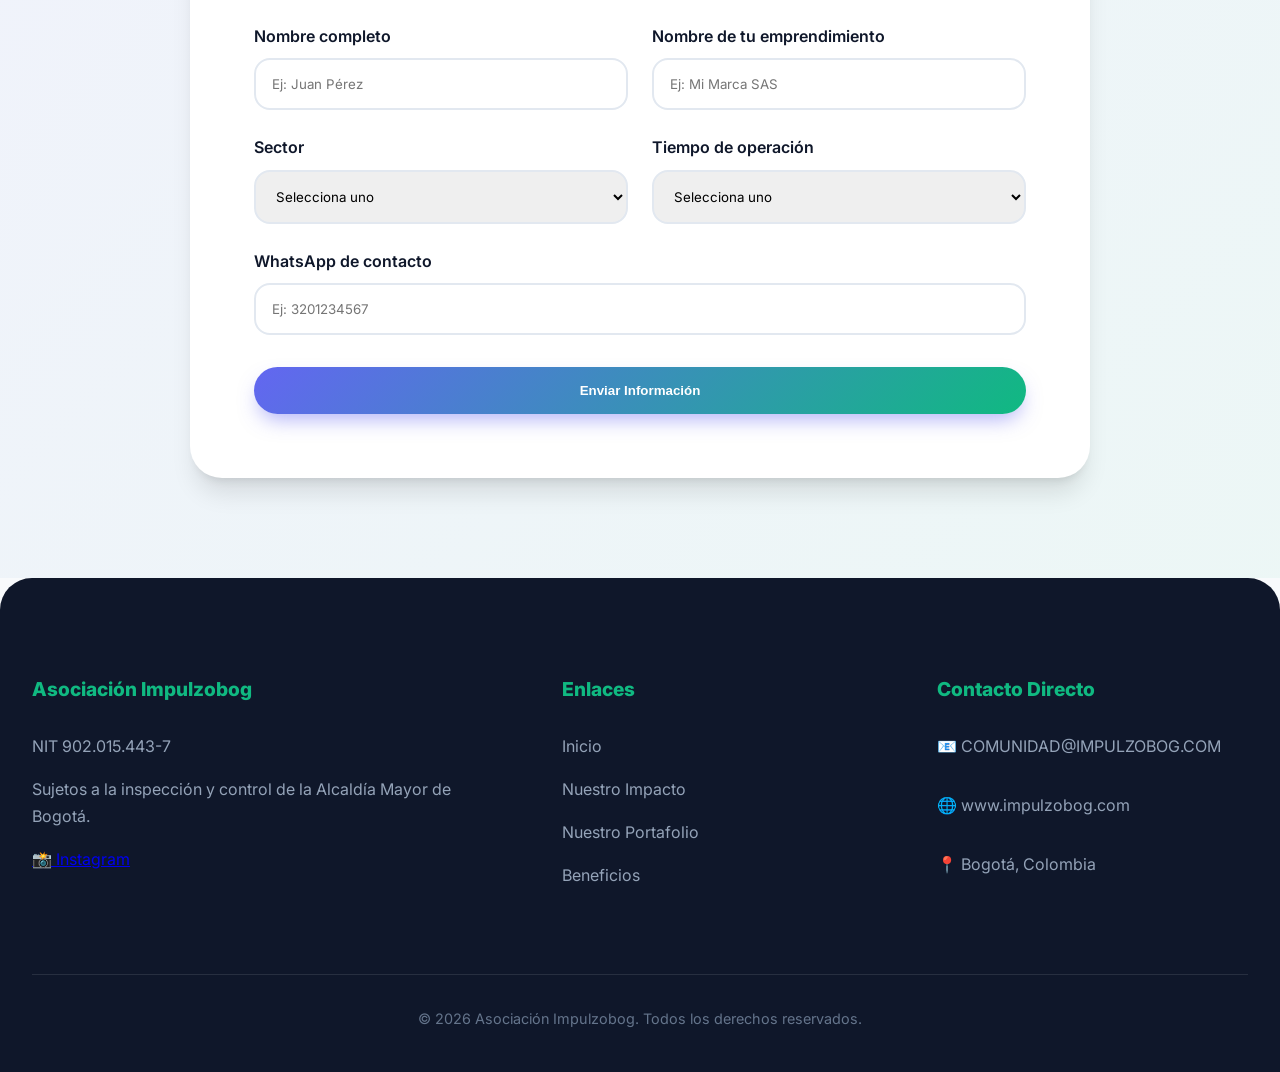
==== commit 75430d89: "feat: update hero image and refine multiple text descriptions in the impact section." ====
--- a/index.html
+++ b/index.html
@@ -115,8 +115,8 @@
                 </div>
                 <div class="hero-visual">
                     <div class="glass-card main-visual">
-                        <img src="https://images.unsplash.com/photo-1522202176988-66273c2fd55f?auto=format&fit=crop&q=80&w=1200"
-                            alt="Emprendimiento Bogotá" id="hero-img">
+                        <img src="assets/img/sostenibilidad.png"
+                            alt="Sostenibilidad Impulzobog" id="hero-img">
                     </div>
                 </div>
             </div>
@@ -127,25 +127,23 @@
             <div class="container">
                 <div class="section-header">
                     <h2 class="section-title">Nuestro <span>Impacto</span></h2>
-                    <p class="section-subtitle">Fortalecimiento empresarial real en el corazón de la capital.</p>
+                    <p class="section-subtitle">Potenciamos emprendimientos y generamos oportunidades reales de crecimiento en el mercado local.</p>
                 </div>
                 <div class="impact-grid">
                     <div class="impact-card">
                         <div class="icon">📍</div>
                         <h3>Alcance</h3>
-                        <p>Operamos en toda la ciudad de Bogotá D.C. y su zona metropolitana.</p>
+                        <p>Tenemos presencia activa en Bogotá D.C. y su área metropolitana, conectando emprendimientos con escenarios estratégicos de comercialización.</p>
                     </div>
                     <div class="impact-card">
                         <div class="icon">📈</div>
                         <h3>Trayectoria</h3>
-                        <p>Contamos con una red de emprendedores que acreditan entre uno (1) y tres (3) años de
-                            experiencia.</p>
+                        <p>Integramos una red de emprendedores con experiencia comprobada entre uno (1) y tres (3) años, listos para ofrecer productos y servicios de alta calidad.</p>
                     </div>
                     <div class="impact-card">
                         <div class="icon">🚀</div>
                         <h3>Propósito</h3>
-                        <p>Fortalecimiento empresarial mediante procesos de formación, articulación y generación de
-                            espacios de visibilización.</p>
+                        <p>Impulsamos el crecimiento de los emprendimientos mediante formación práctica, conexiones estratégicas y espacios efectivos de visibilización y ventas.</p>
                     </div>
                 </div>
             </div>
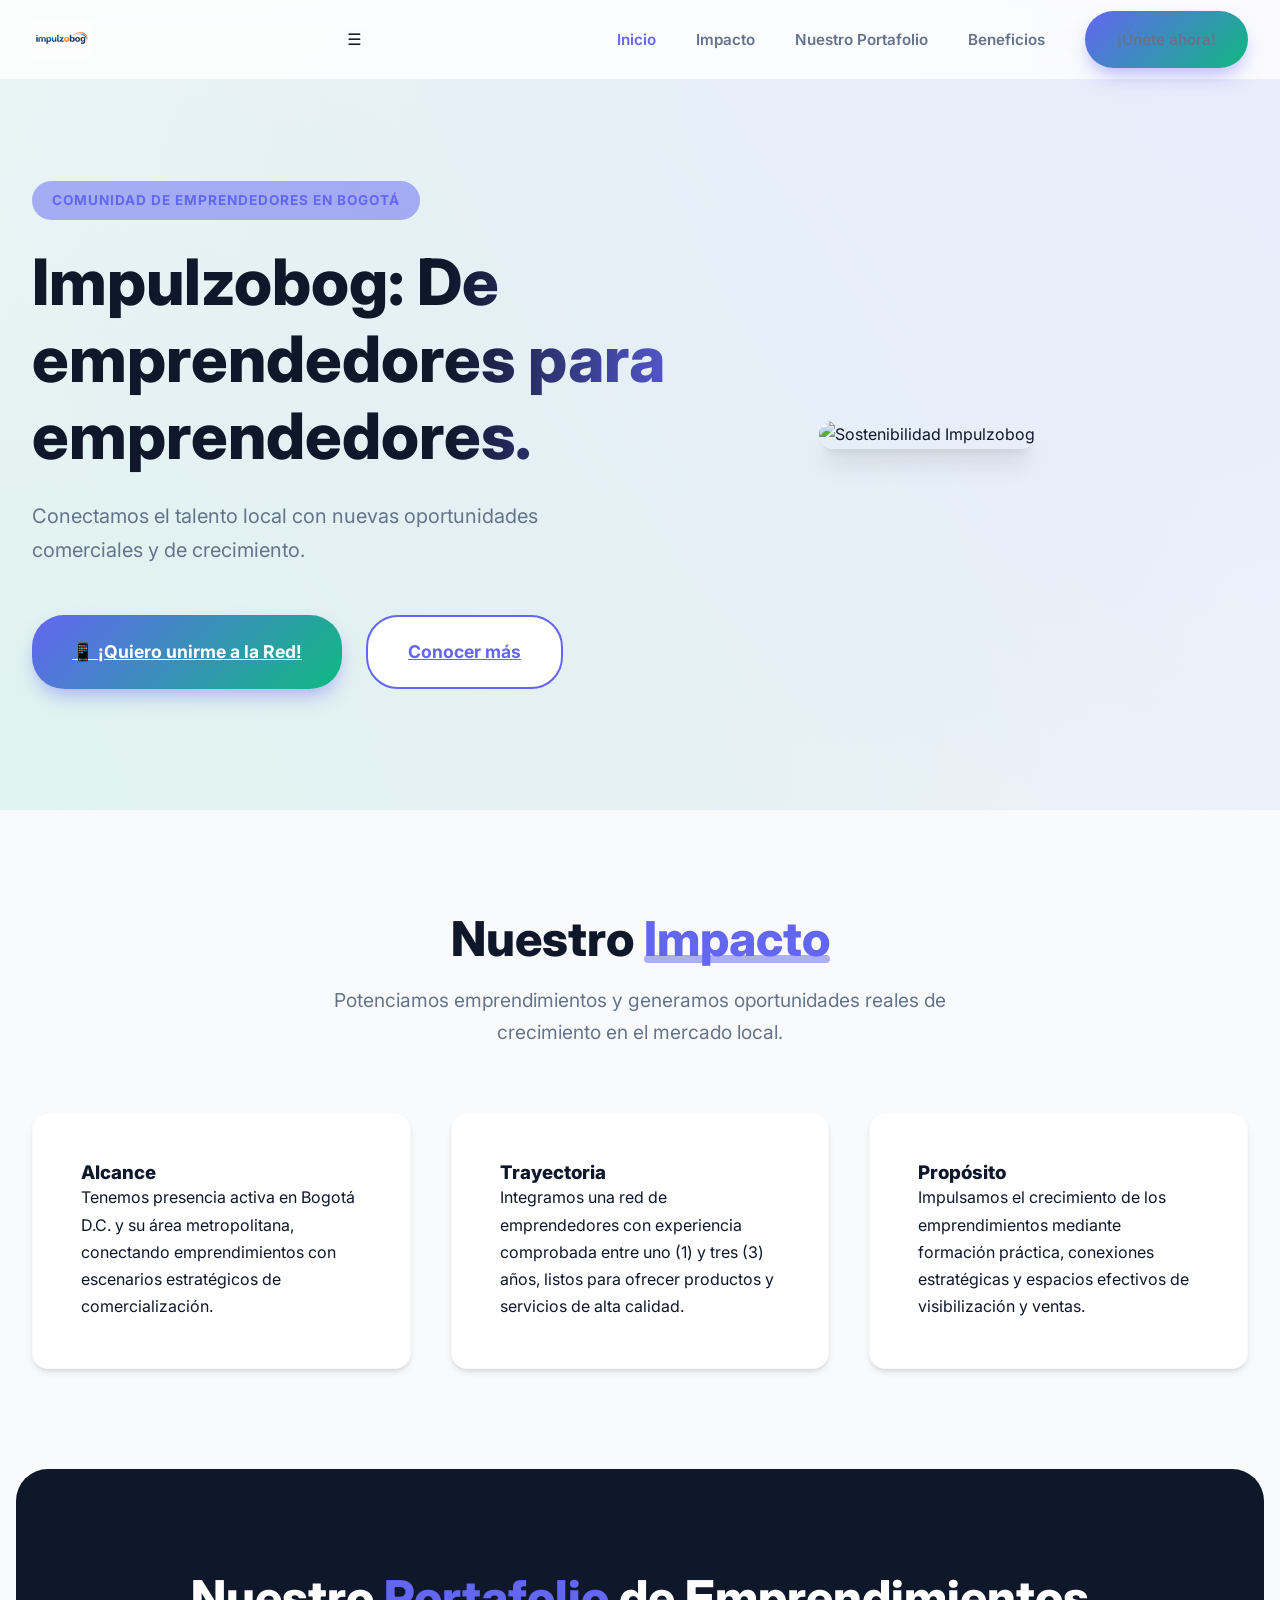
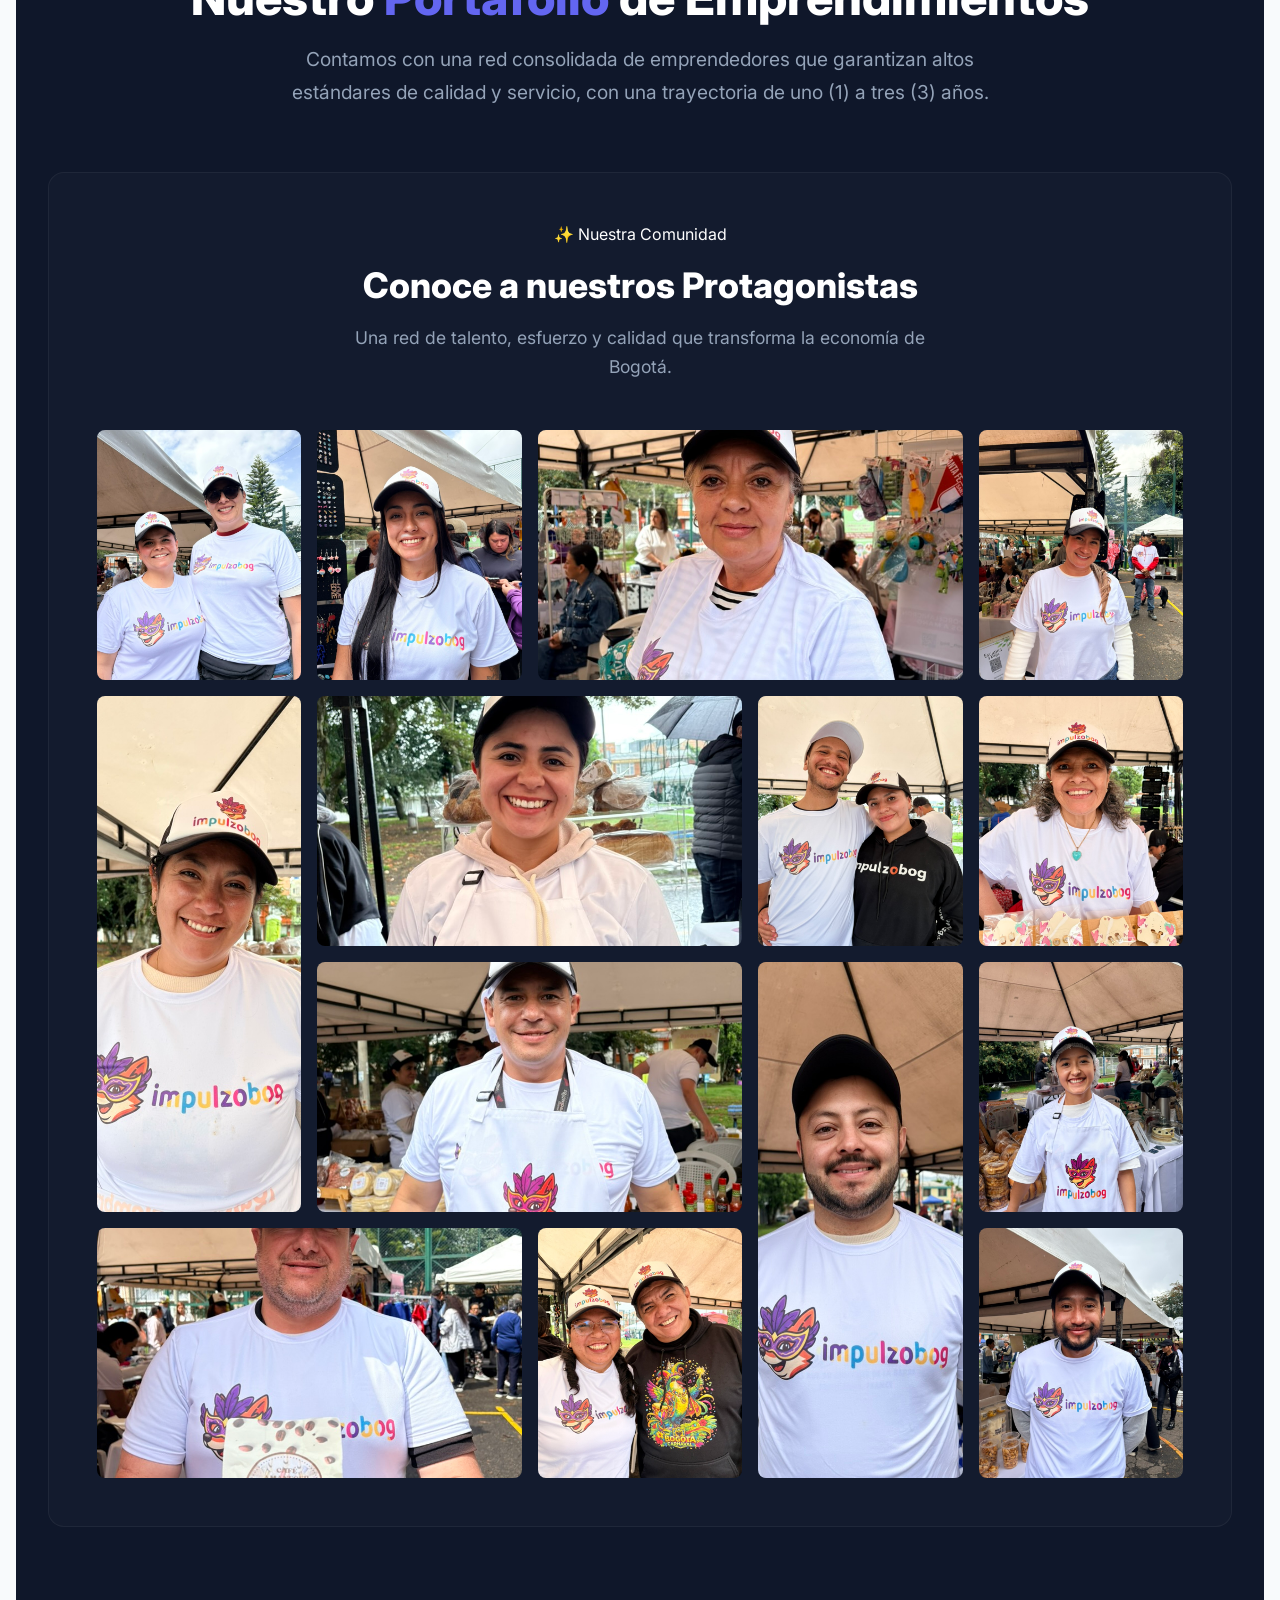
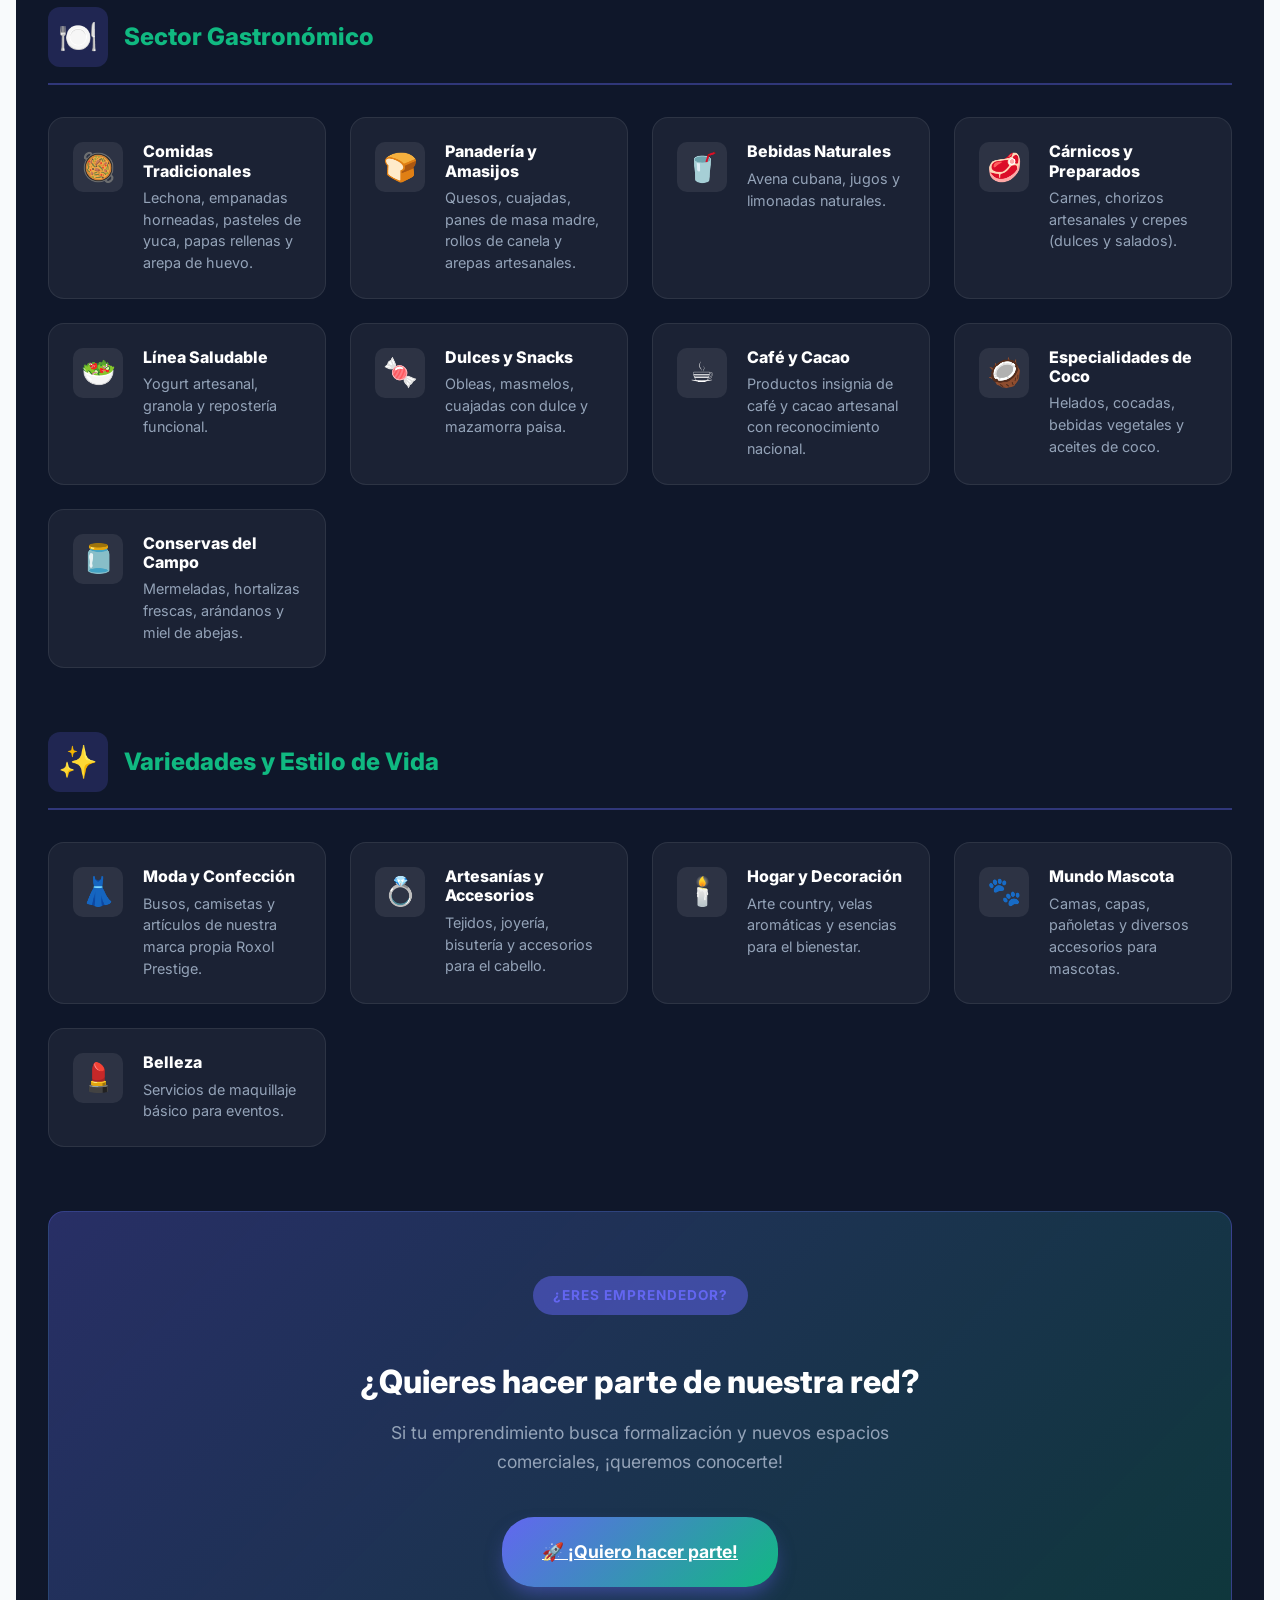
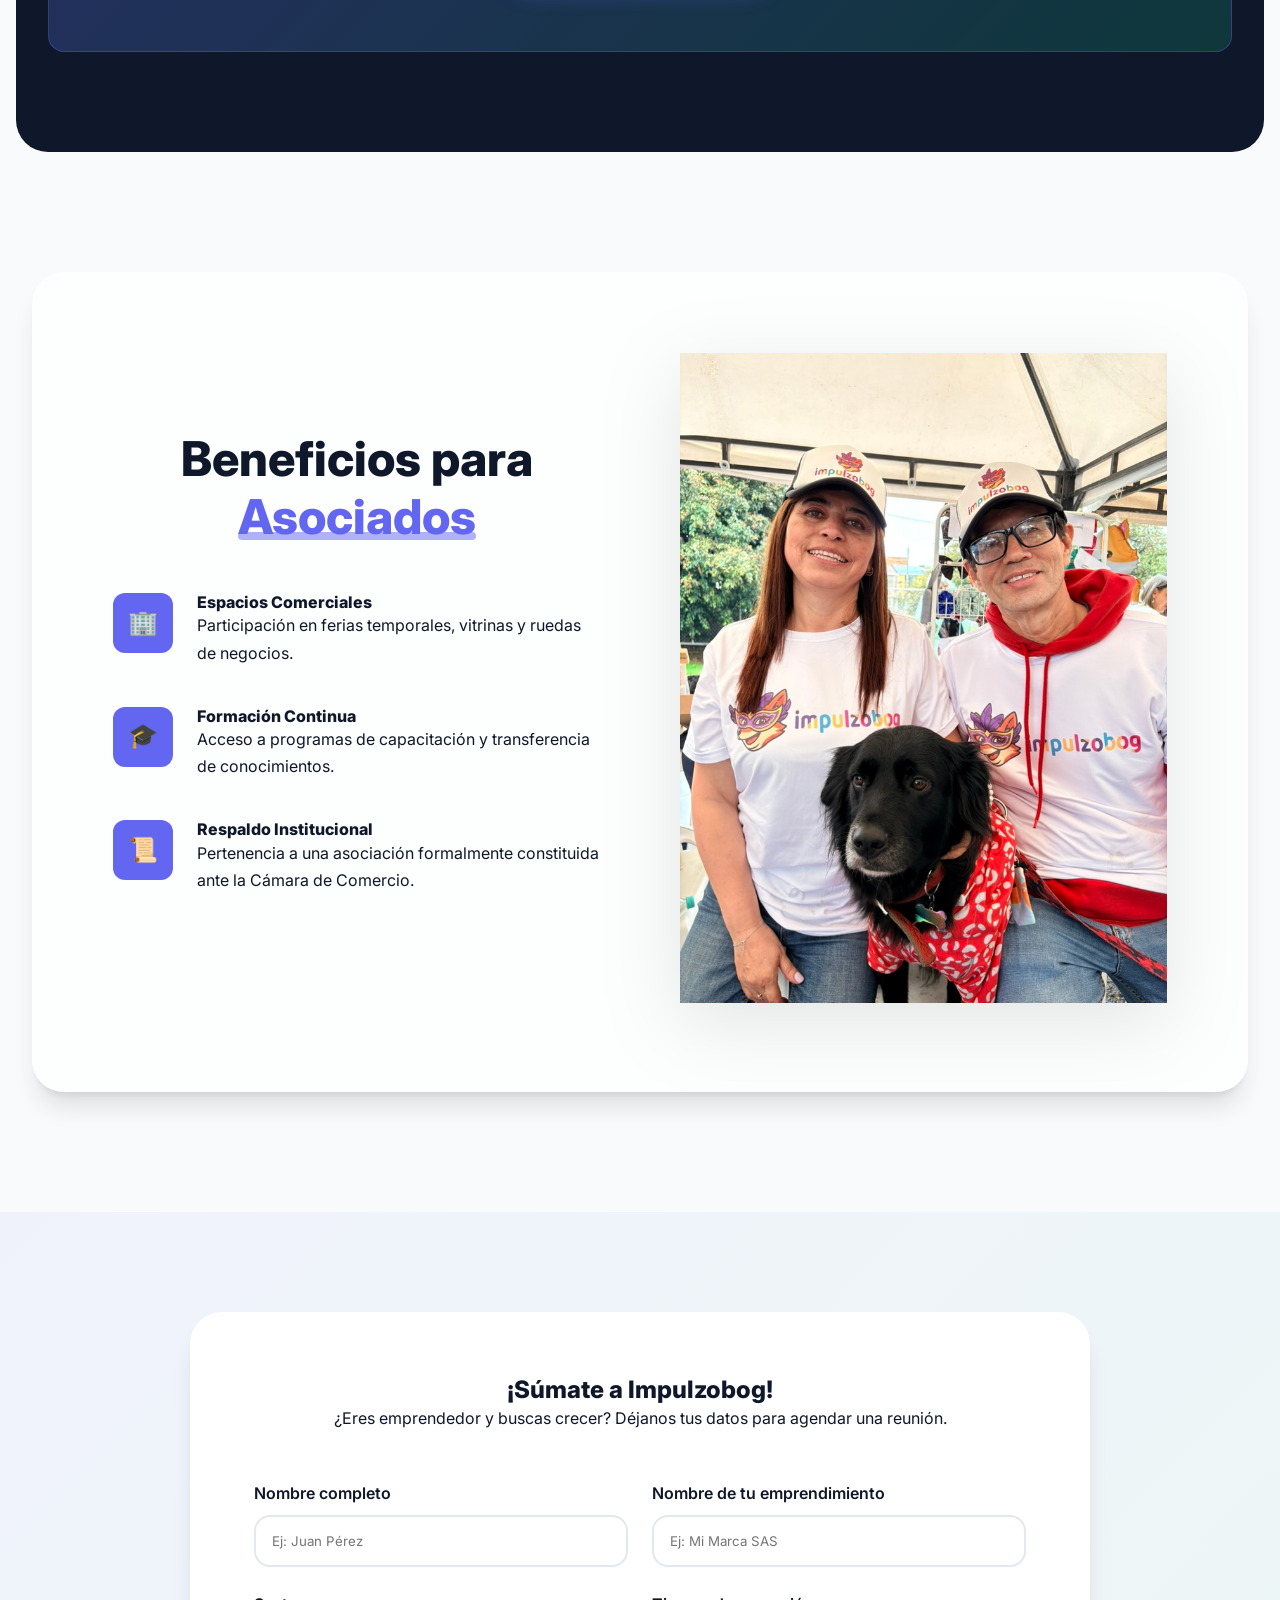
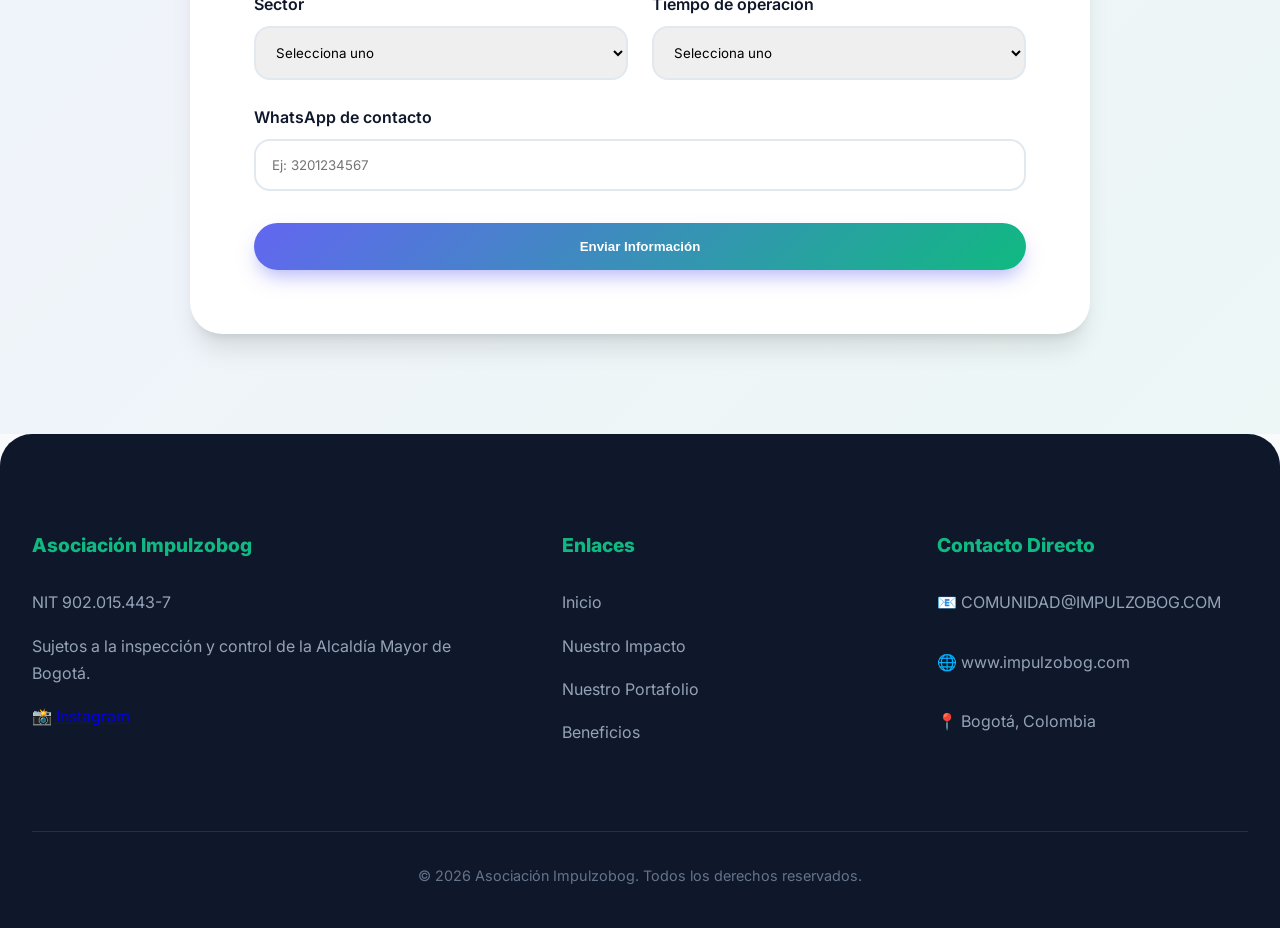
==== commit f39a3e6d: "feat: Revise marketing copy in hero and CTA sections and remove impact card icons." ====
--- a/index.html
+++ b/index.html
@@ -102,10 +102,9 @@
         <section id="inicio" class="hero">
             <div class="container hero-grid">
                 <div class="hero-content">
-                    <span class="badge">Asociación de Emprendedores</span>
-                    <h1>Impulzobog: El motor de tu emprendimiento en Bogotá.</h1>
-                    <p>Conectamos el talento local con nuevas oportunidades comerciales y espacios de economía
-                        solidaria.</p>
+                    <span class="badge">Comunidad de Emprendedores en Bogotá</span>
+                    <h1>Impulzobog: De emprendedores para emprendedores.</h1>
+                    <p>Conectamos el talento local con nuevas oportunidades comerciales y de crecimiento.</p>
                     <div class="hero-buttons">
                         <a href="https://wa.me/573203387148" class="btn btn-primary btn-lg" target="_blank">
                             <span>📱 ¡Quiero unirme a la Red!</span>
@@ -115,8 +114,7 @@
                 </div>
                 <div class="hero-visual">
                     <div class="glass-card main-visual">
-                        <img src="assets/img/sostenibilidad.png"
-                            alt="Sostenibilidad Impulzobog" id="hero-img">
+                        <img src="assets/img/sostenibilidad.png" alt="Sostenibilidad Impulzobog" id="hero-img">
                     </div>
                 </div>
             </div>
@@ -127,23 +125,24 @@
             <div class="container">
                 <div class="section-header">
                     <h2 class="section-title">Nuestro <span>Impacto</span></h2>
-                    <p class="section-subtitle">Potenciamos emprendimientos y generamos oportunidades reales de crecimiento en el mercado local.</p>
+                    <p class="section-subtitle">Potenciamos emprendimientos y generamos oportunidades reales de
+                        crecimiento en el mercado local.</p>
                 </div>
                 <div class="impact-grid">
                     <div class="impact-card">
-                        <div class="icon">📍</div>
                         <h3>Alcance</h3>
-                        <p>Tenemos presencia activa en Bogotá D.C. y su área metropolitana, conectando emprendimientos con escenarios estratégicos de comercialización.</p>
+                        <p>Tenemos presencia activa en Bogotá D.C. y su área metropolitana, conectando emprendimientos
+                            con escenarios estratégicos de comercialización.</p>
                     </div>
                     <div class="impact-card">
-                        <div class="icon">📈</div>
                         <h3>Trayectoria</h3>
-                        <p>Integramos una red de emprendedores con experiencia comprobada entre uno (1) y tres (3) años, listos para ofrecer productos y servicios de alta calidad.</p>
+                        <p>Integramos una red de emprendedores con experiencia comprobada entre uno (1) y tres (3) años,
+                            listos para ofrecer productos y servicios de alta calidad.</p>
                     </div>
                     <div class="impact-card">
-                        <div class="icon">🚀</div>
                         <h3>Propósito</h3>
-                        <p>Impulsamos el crecimiento de los emprendimientos mediante formación práctica, conexiones estratégicas y espacios efectivos de visibilización y ventas.</p>
+                        <p>Impulsamos el crecimiento de los emprendimientos mediante formación práctica, conexiones
+                            estratégicas y espacios efectivos de visibilización y ventas.</p>
                     </div>
                 </div>
             </div>
@@ -166,20 +165,34 @@
                         <p>Una red de talento, esfuerzo y calidad que transforma la economía de Bogotá.</p>
                     </div>
                     <div class="gallery-grid">
-                        <div class="gallery-item"><img src="assets/img/portada1.jpeg" alt="Emprendedor Impulzobog"></div>
-                        <div class="gallery-item"><img src="assets/img/portada2.jpeg" alt="Emprendedor Impulzobog"></div>
-                        <div class="gallery-item"><img src="assets/img/portada3.jpeg" alt="Emprendedor Impulzobog"></div>
-                        <div class="gallery-item"><img src="assets/img/portada4.jpeg" alt="Emprendedor Impulzobog"></div>
-                        <div class="gallery-item"><img src="assets/img/portada5.jpeg" alt="Emprendedor Impulzobog"></div>
-                        <div class="gallery-item"><img src="assets/img/portada6.jpeg" alt="Emprendedor Impulzobog"></div>
-                        <div class="gallery-item"><img src="assets/img/portada7.jpeg" alt="Emprendedor Impulzobog"></div>
-                        <div class="gallery-item"><img src="assets/img/portada8.jpeg" alt="Emprendedor Impulzobog"></div>
-                        <div class="gallery-item"><img src="assets/img/portada9.jpeg" alt="Emprendedor Impulzobog"></div>
-                        <div class="gallery-item"><img src="assets/img/portada10.jpeg" alt="Emprendedor Impulzobog"></div>
-                        <div class="gallery-item"><img src="assets/img/portada11.jpeg" alt="Emprendedor Impulzobog"></div>
-                        <div class="gallery-item"><img src="assets/img/portada12.jpeg" alt="Emprendedor Impulzobog"></div>
-                        <div class="gallery-item"><img src="assets/img/portada13.jpeg" alt="Emprendedor Impulzobog"></div>
-                        <div class="gallery-item"><img src="assets/img/portada14.jpeg" alt="Emprendedor Impulzobog"></div>
+                        <div class="gallery-item"><img src="assets/img/portada1.jpeg" alt="Emprendedor Impulzobog">
+                        </div>
+                        <div class="gallery-item"><img src="assets/img/portada2.jpeg" alt="Emprendedor Impulzobog">
+                        </div>
+                        <div class="gallery-item"><img src="assets/img/portada3.jpeg" alt="Emprendedor Impulzobog">
+                        </div>
+                        <div class="gallery-item"><img src="assets/img/portada4.jpeg" alt="Emprendedor Impulzobog">
+                        </div>
+                        <div class="gallery-item"><img src="assets/img/portada5.jpeg" alt="Emprendedor Impulzobog">
+                        </div>
+                        <div class="gallery-item"><img src="assets/img/portada6.jpeg" alt="Emprendedor Impulzobog">
+                        </div>
+                        <div class="gallery-item"><img src="assets/img/portada7.jpeg" alt="Emprendedor Impulzobog">
+                        </div>
+                        <div class="gallery-item"><img src="assets/img/portada8.jpeg" alt="Emprendedor Impulzobog">
+                        </div>
+                        <div class="gallery-item"><img src="assets/img/portada9.jpeg" alt="Emprendedor Impulzobog">
+                        </div>
+                        <div class="gallery-item"><img src="assets/img/portada10.jpeg" alt="Emprendedor Impulzobog">
+                        </div>
+                        <div class="gallery-item"><img src="assets/img/portada11.jpeg" alt="Emprendedor Impulzobog">
+                        </div>
+                        <div class="gallery-item"><img src="assets/img/portada12.jpeg" alt="Emprendedor Impulzobog">
+                        </div>
+                        <div class="gallery-item"><img src="assets/img/portada13.jpeg" alt="Emprendedor Impulzobog">
+                        </div>
+                        <div class="gallery-item"><img src="assets/img/portada14.jpeg" alt="Emprendedor Impulzobog">
+                        </div>
                     </div>
                 </div>
 
@@ -304,10 +317,10 @@
                 <!-- CTA Portafolio -->
                 <div class="portfolio-cta">
                     <div class="portfolio-cta-content">
-                        <span class="badge">¿Tienes un producto?</span>
-                        <h3>¿Tienes un producto que complemente nuestra red?</h3>
-                        <p>Estamos presentes en toda Bogotá y su zona metropolitana. Si tu emprendimiento busca
-                            formalización y nuevos espacios comerciales, ¡queremos conocerte!</p>
+                        <span class="badge">¿Eres Emprendedor?</span>
+                        <h3>¿Quieres hacer parte de nuestra red?</h3>
+                        <p>Si tu emprendimiento busca formalización y nuevos espacios comerciales, ¡queremos conocerte!
+                        </p>
                         <a href="#sumate" class="btn btn-primary btn-lg">🚀 ¡Quiero hacer parte!</a>
                     </div>
                 </div>
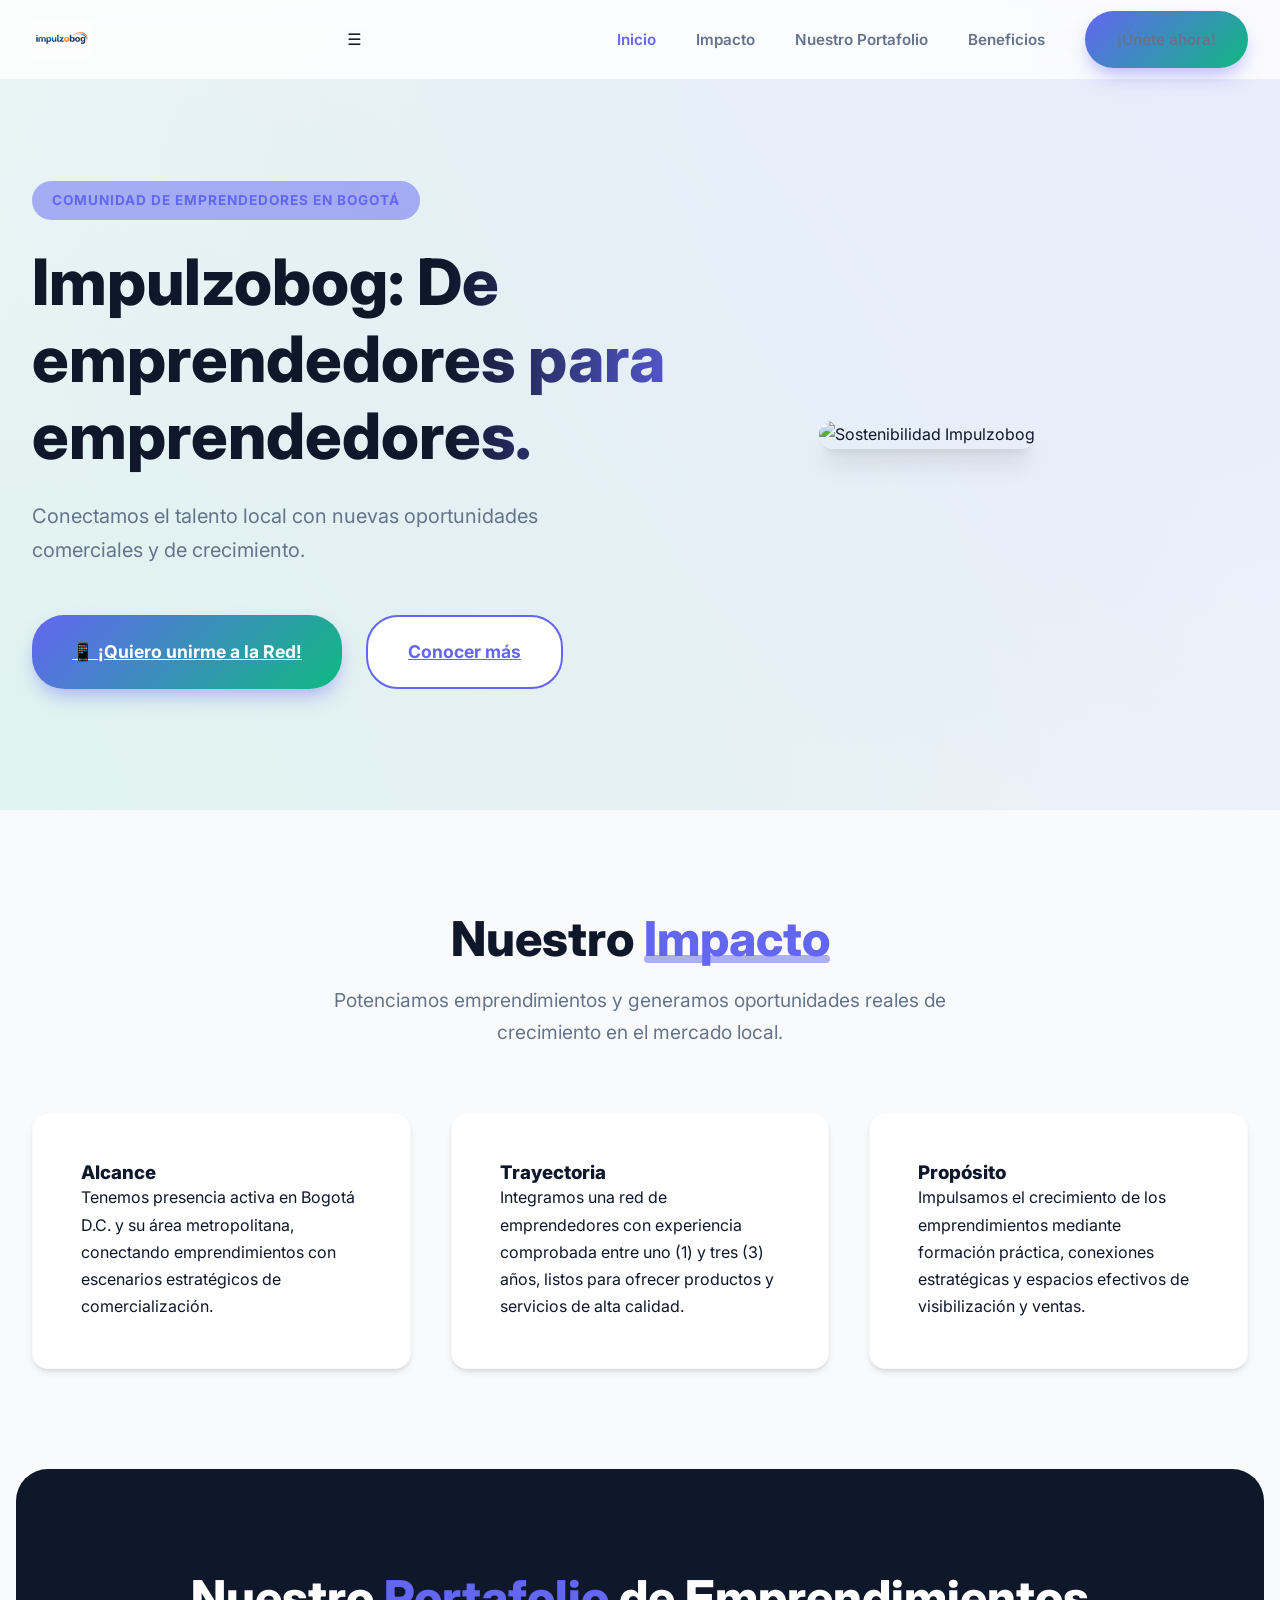
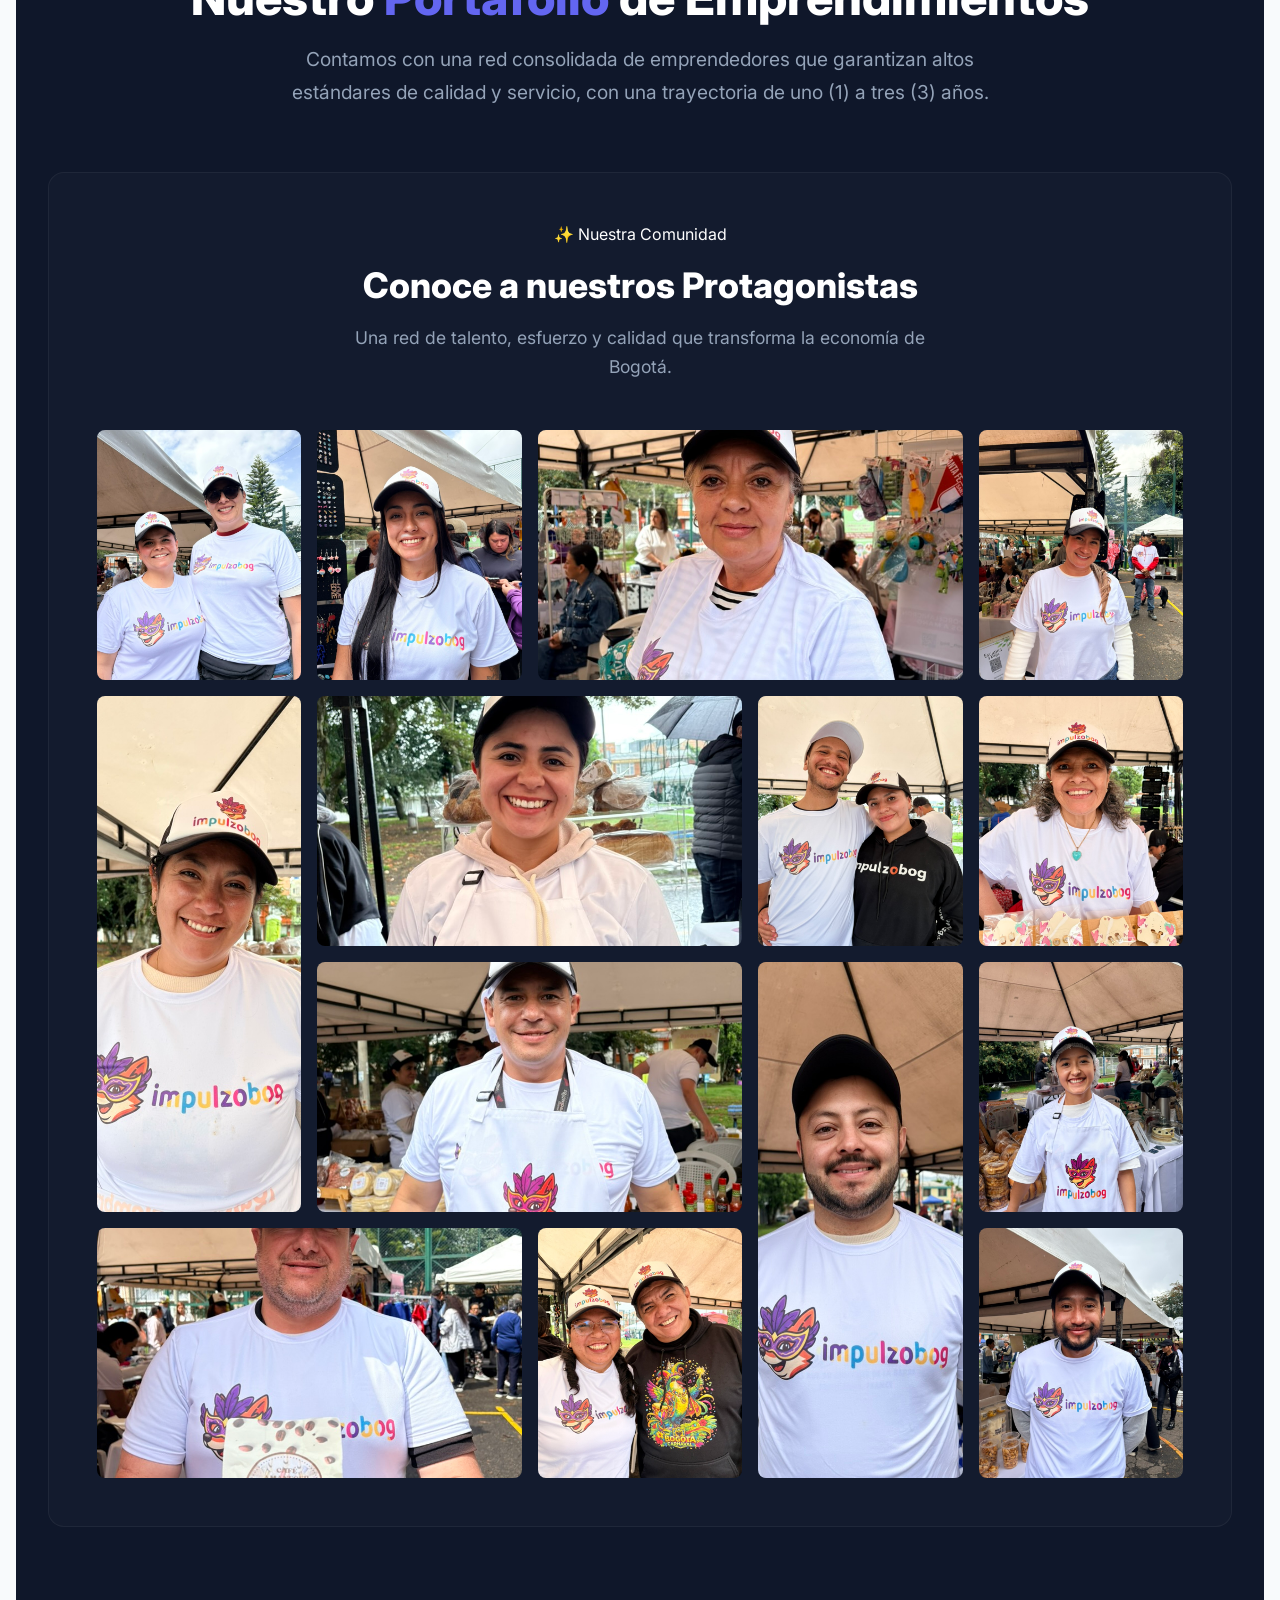
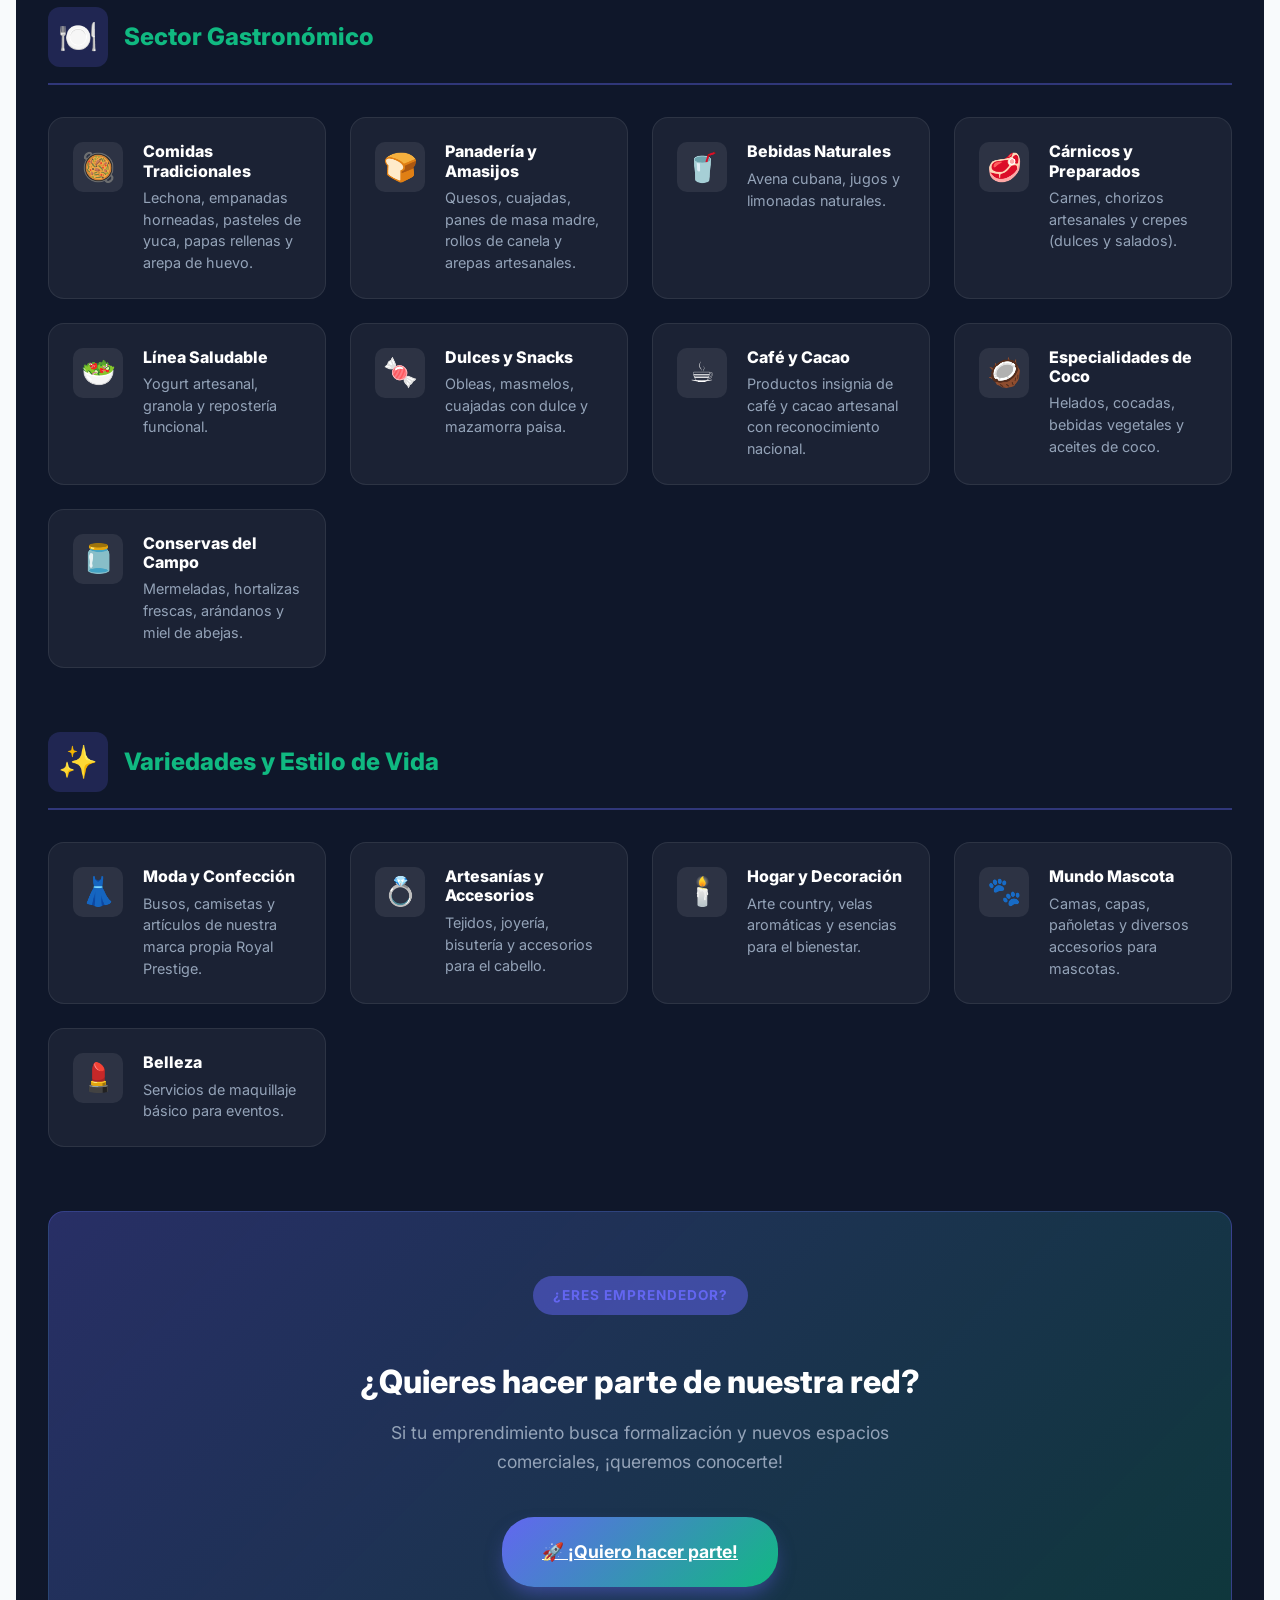
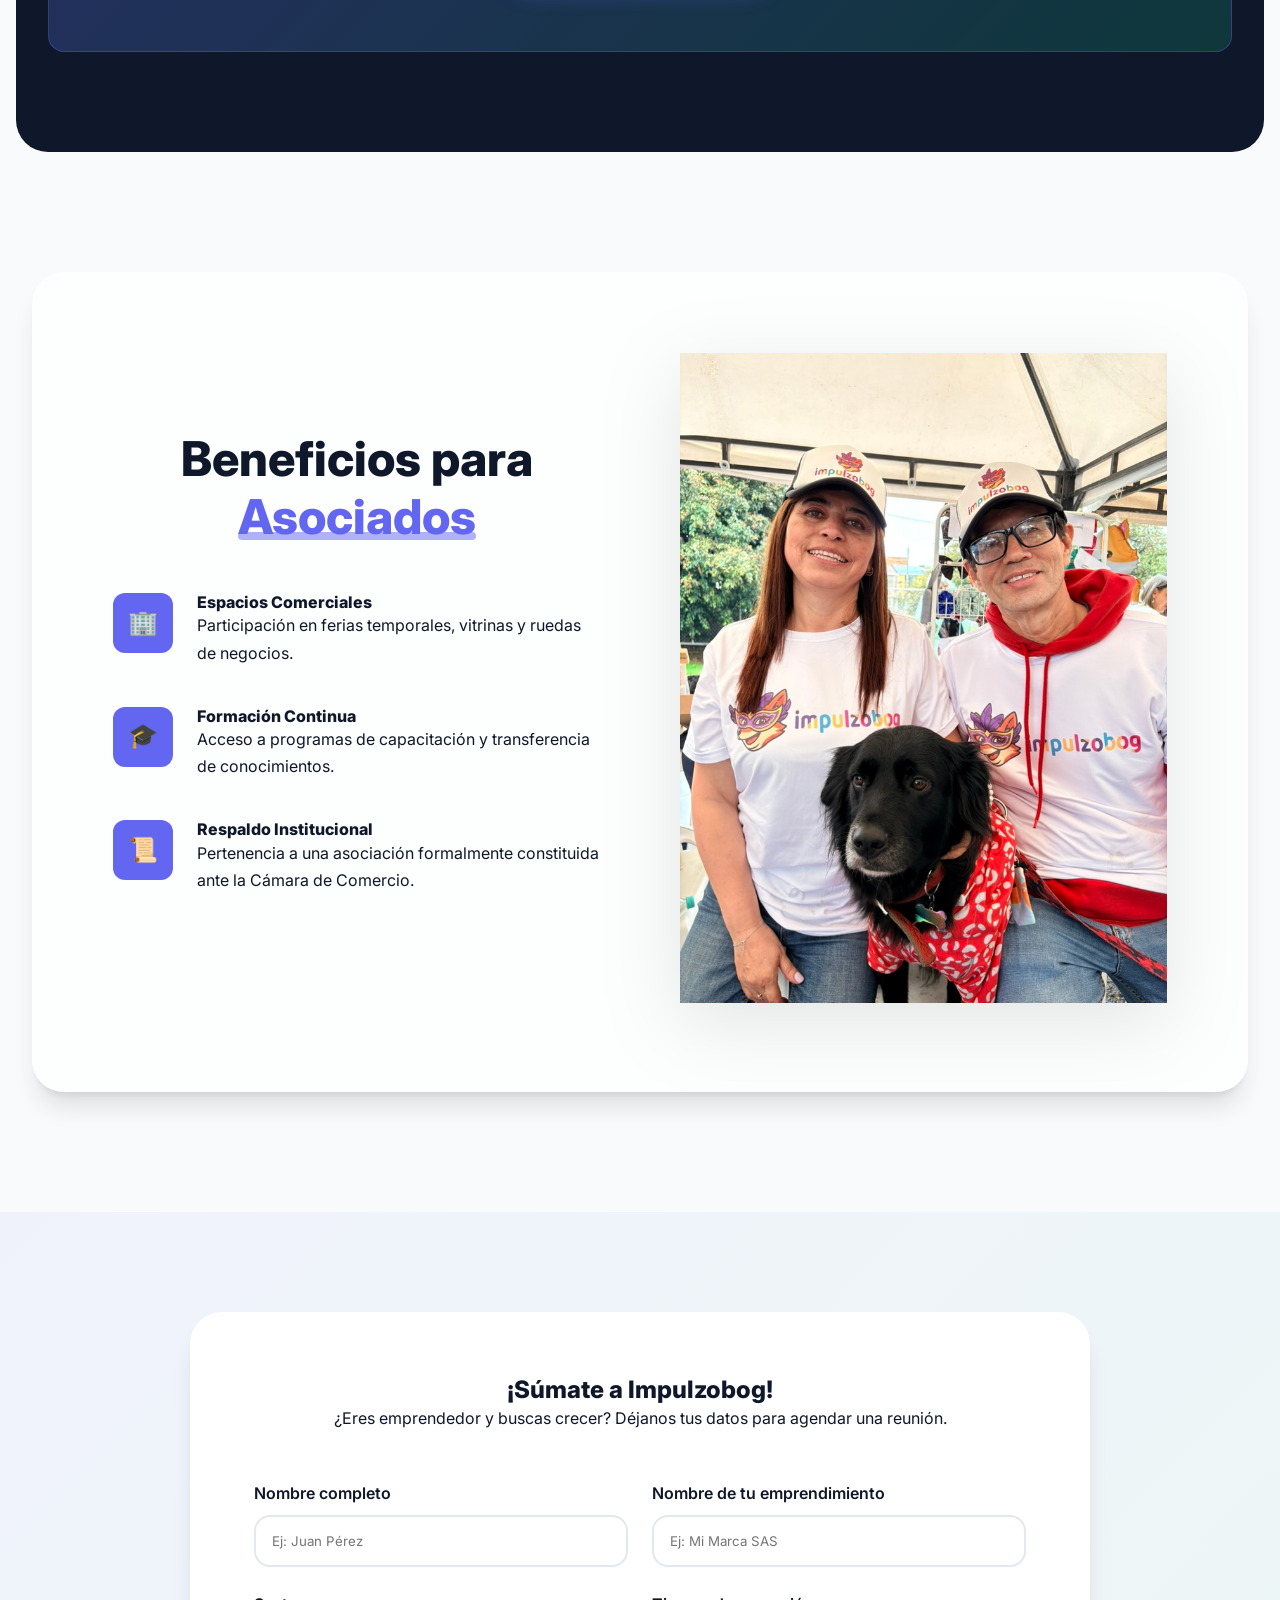
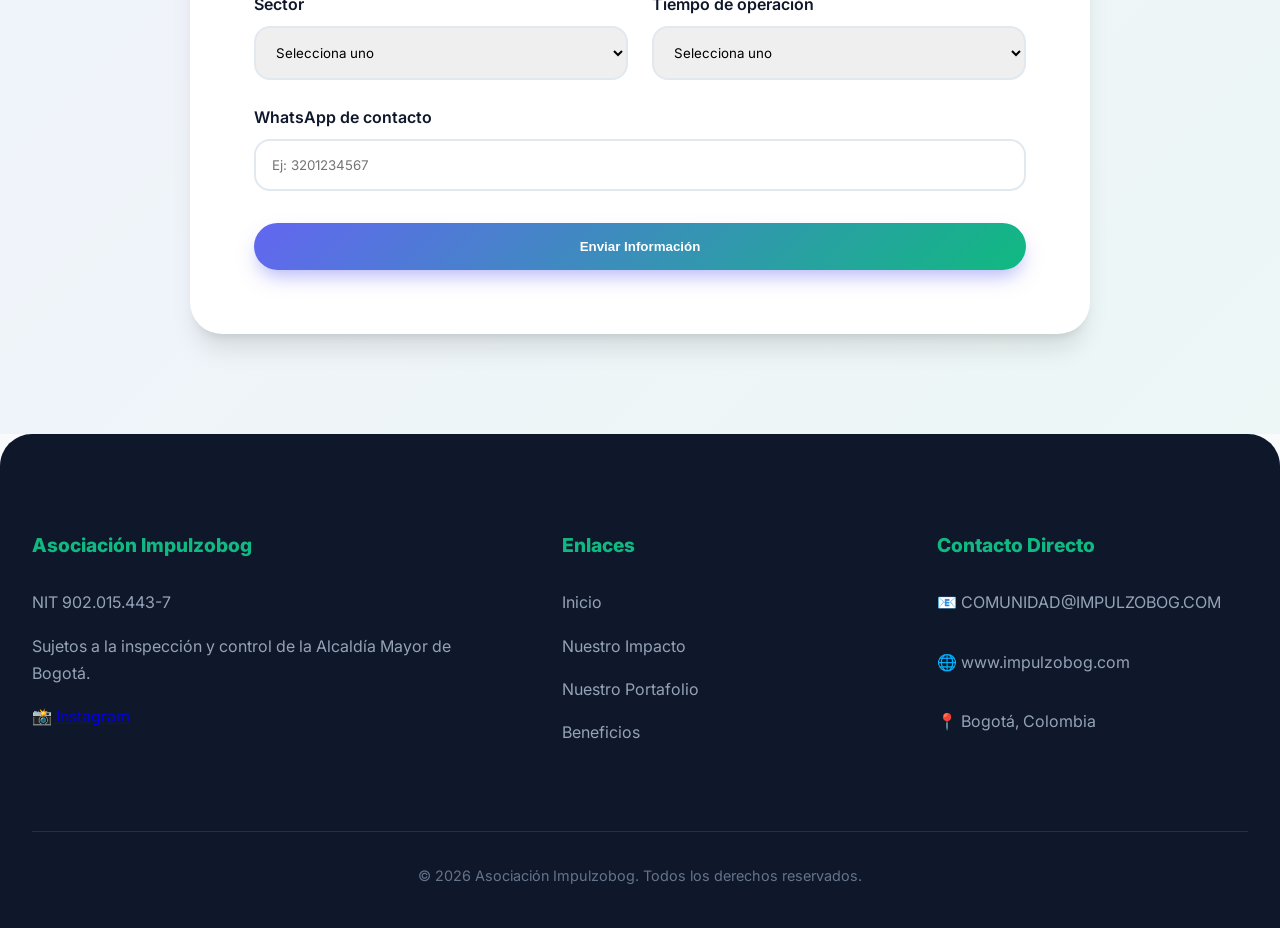
==== commit ad3ad63a: "Roxol to Royal" ====
--- a/index.html
+++ b/index.html
@@ -280,7 +280,7 @@
                             <div class="item-icon">👗</div>
                             <div class="item-content">
                                 <h4>Moda y Confección</h4>
-                                <p>Busos, camisetas y artículos de nuestra marca propia Roxol Prestige.</p>
+                                <p>Busos, camisetas y artículos de nuestra marca propia Royal Prestige.</p>
                             </div>
                         </div>
                         <div class="portfolio-item">
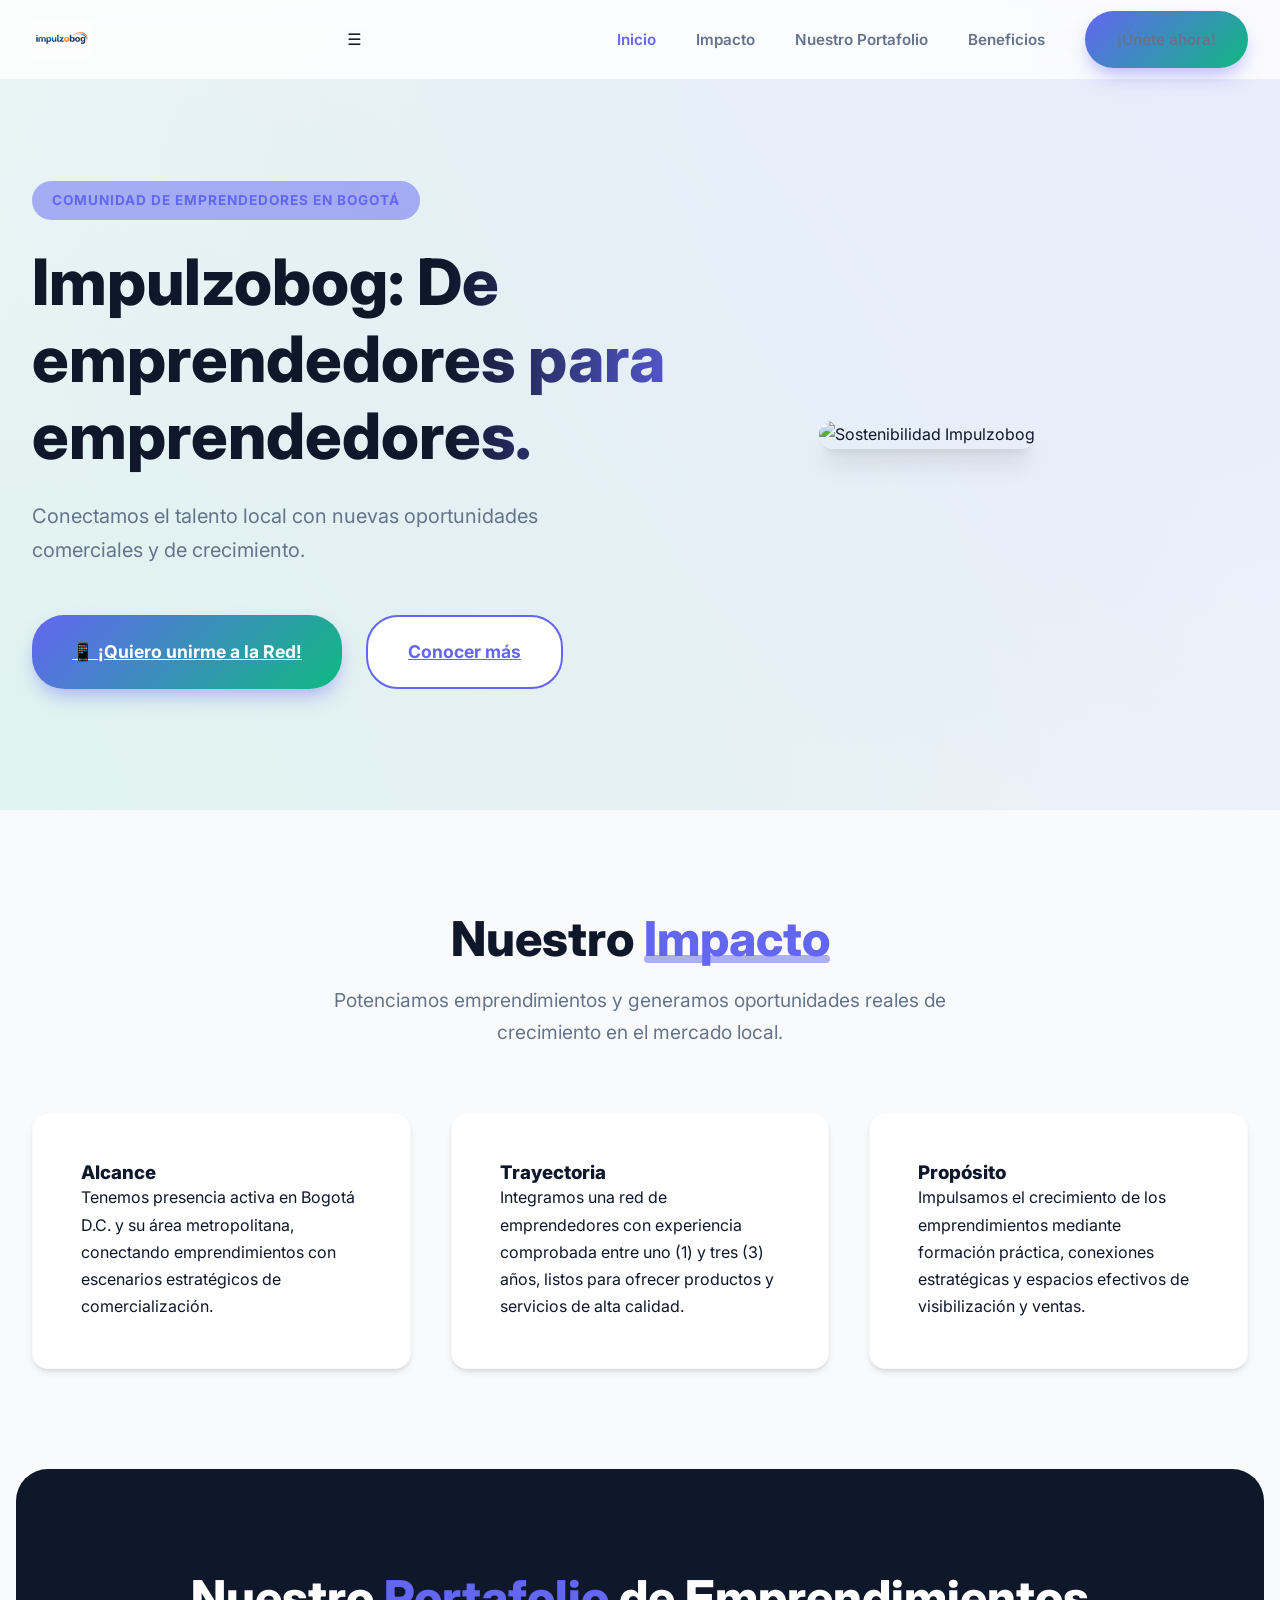
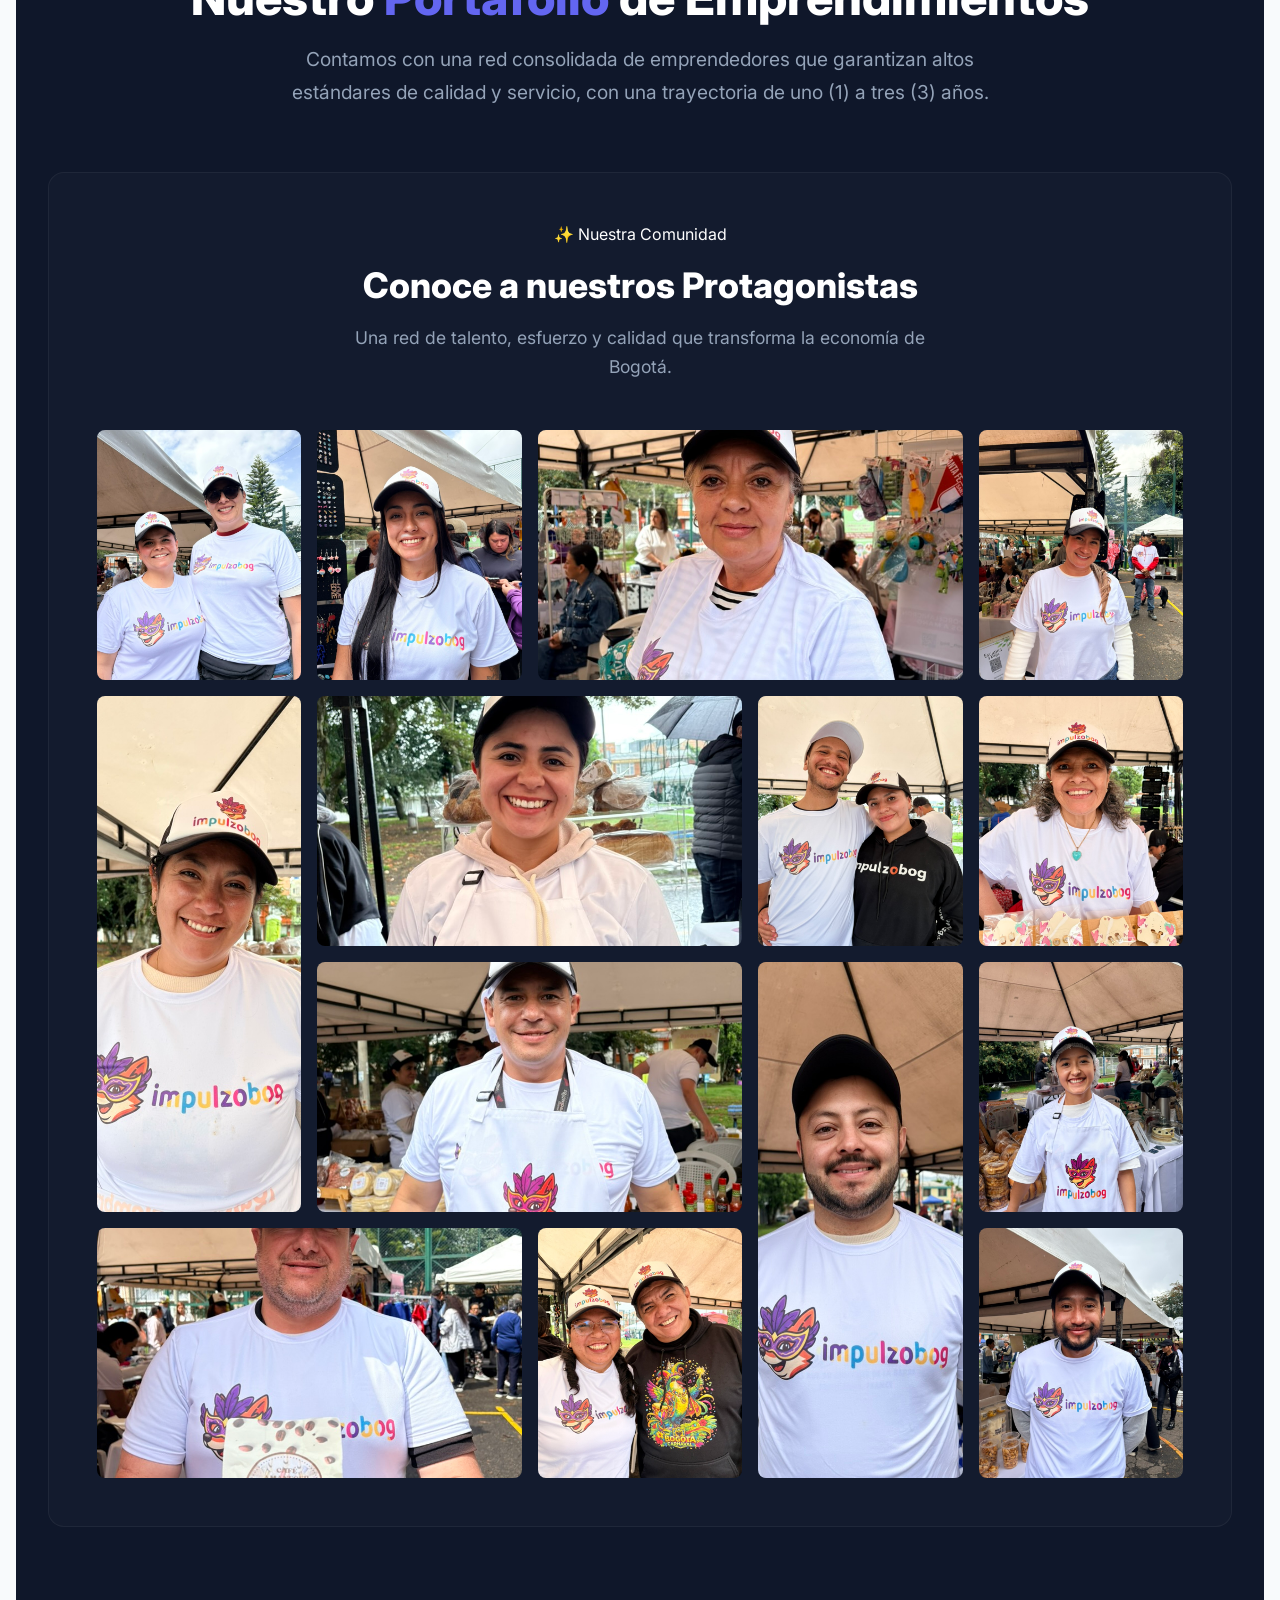
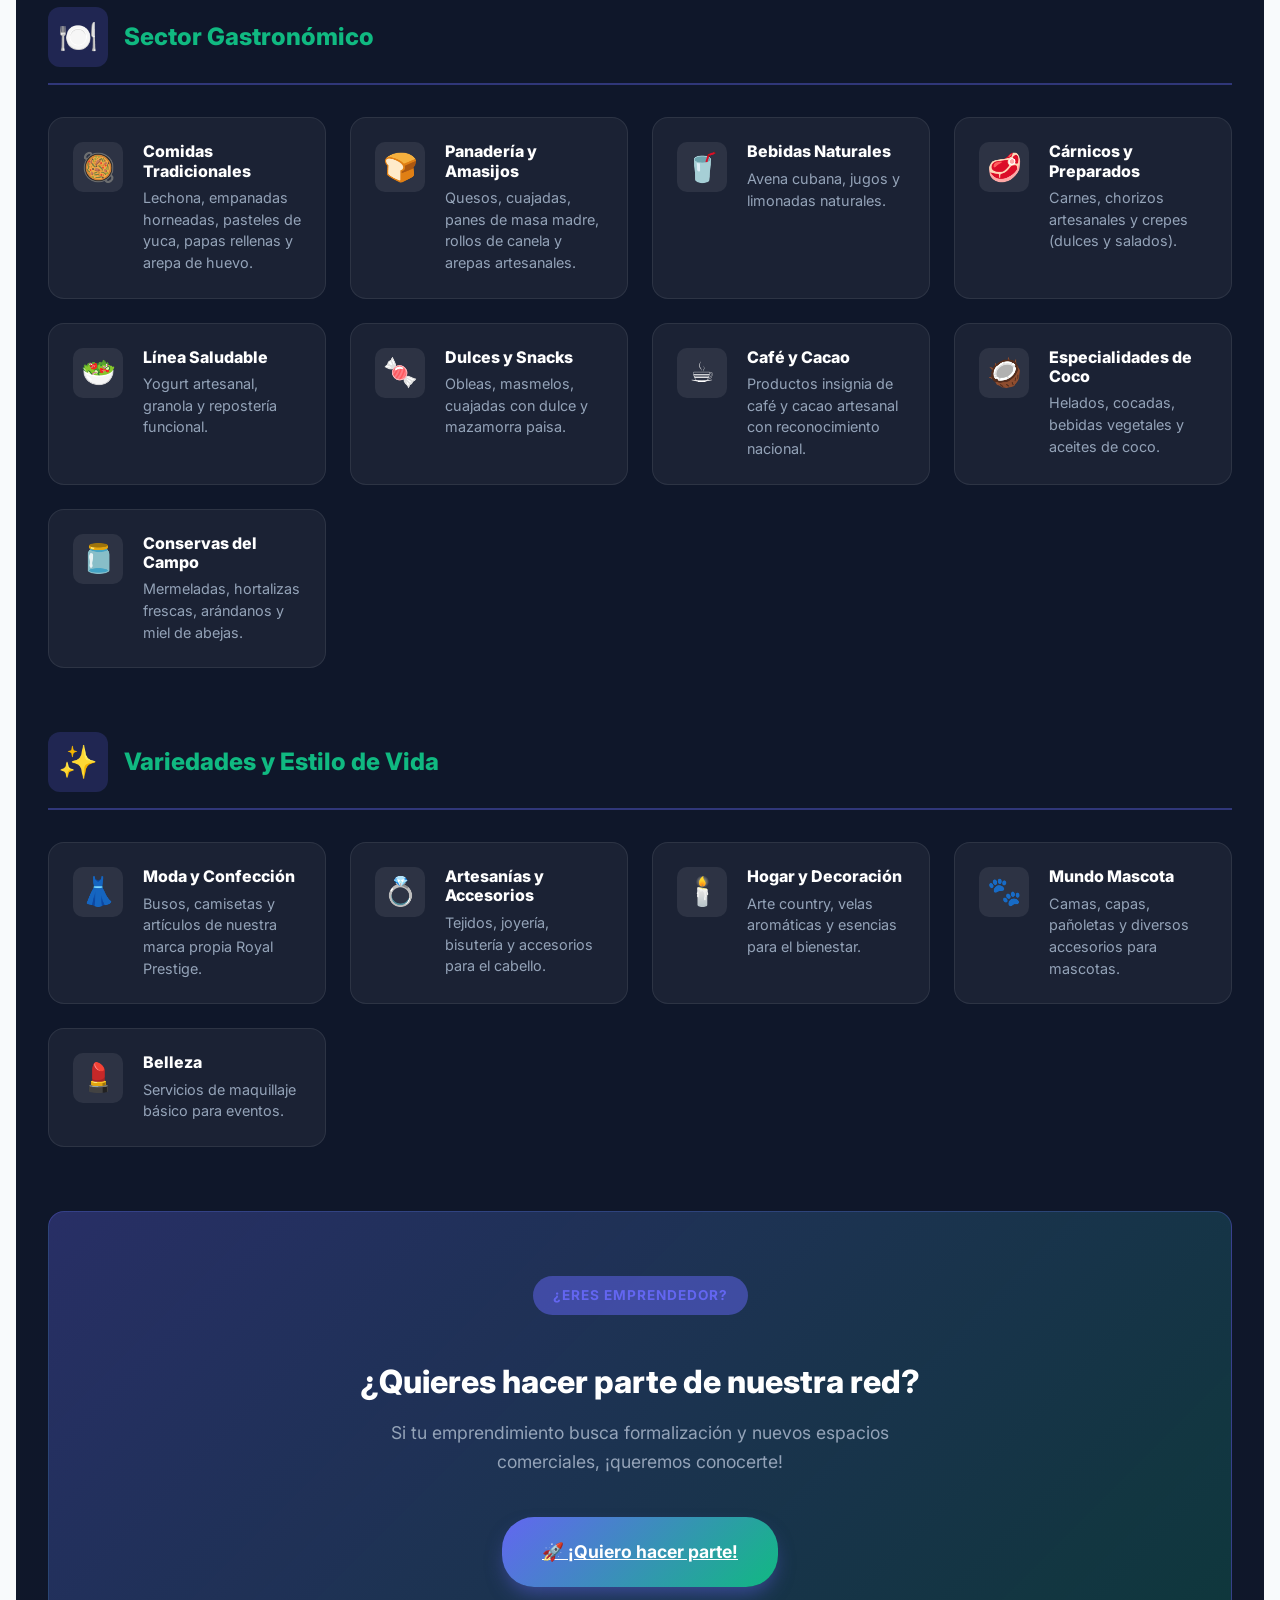
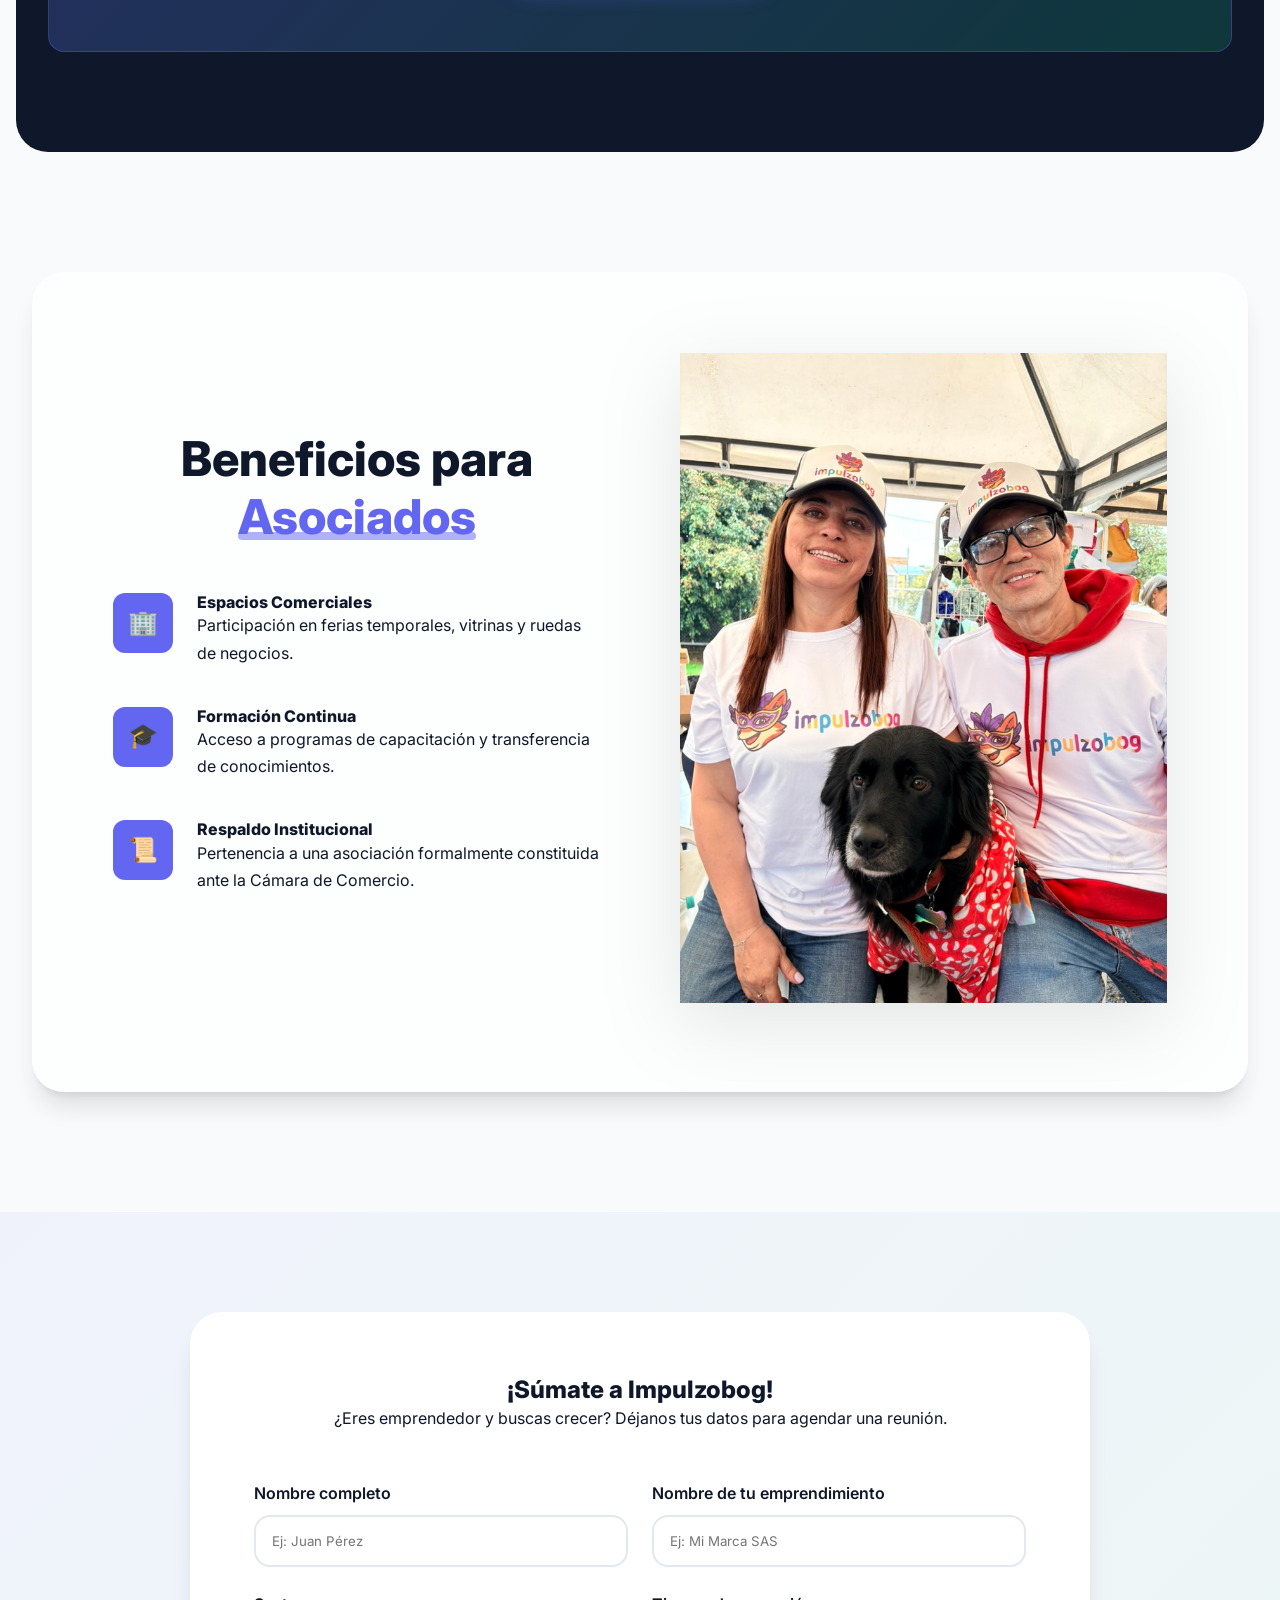
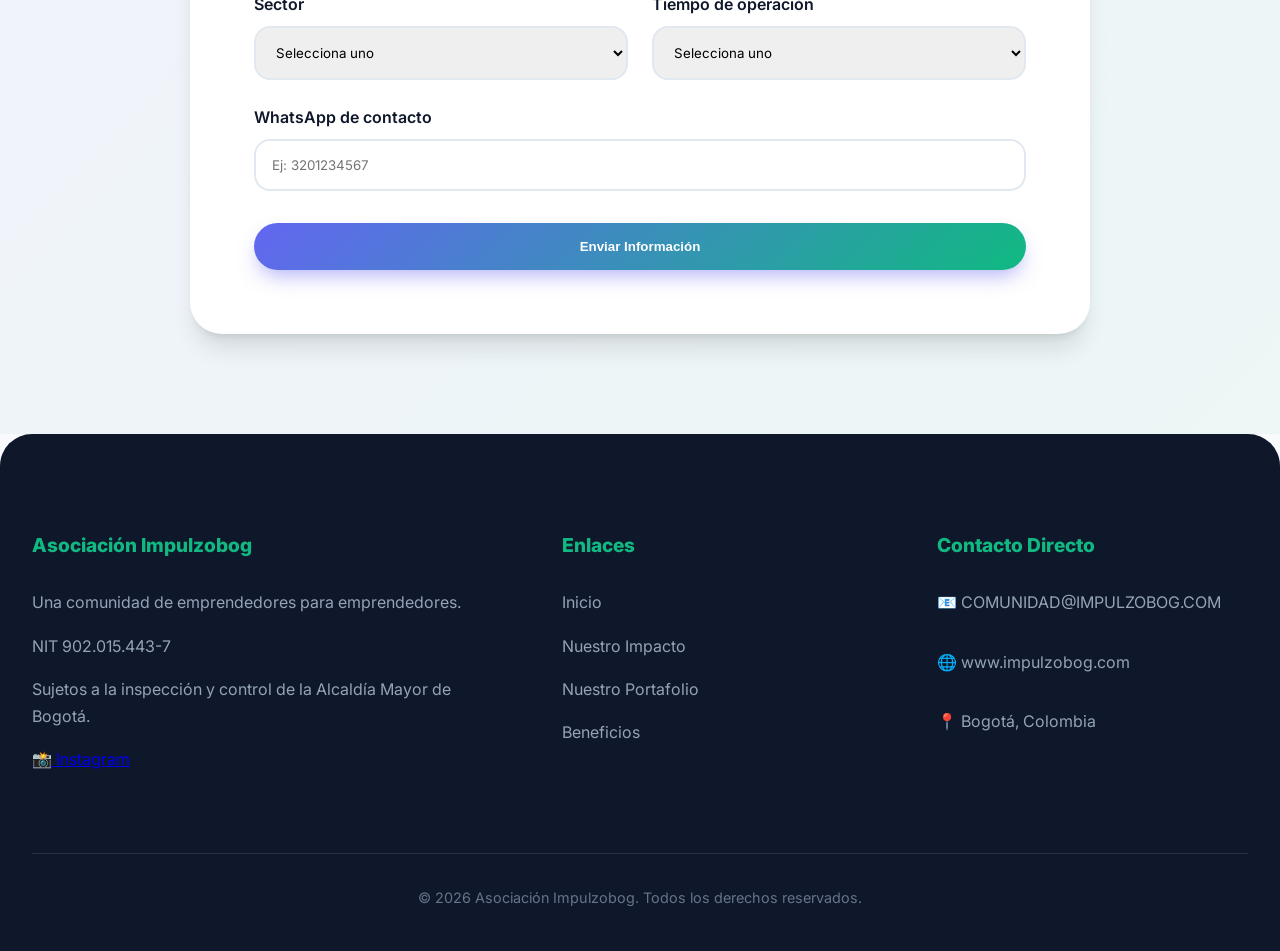
==== commit 41fed9ae: "feat: improve SEO and social media meta tags and add footer tagline." ====
--- a/index.html
+++ b/index.html
@@ -4,9 +4,16 @@
 <head>
     <meta charset="UTF-8">
     <meta name="viewport" content="width=device-width, initial-scale=1.0">
-    <title>Impulzobog - Impulsamos emprendedores en Bogotá</title>
+    <title>Impulzobog | Una comunidad de emprendedores para emprendedores</title>
     <meta name="description"
-        content="Impulzobog fomenta el emprendimiento en Bogotá a través de programas, mentorías y una comunidad activa.">
+        content="Impulzobog es una comunidad de emprendedores para emprendedores en Bogotá. Conectamos talento local con oportunidades reales de crecimiento y comercialización.">
+    
+    <!-- SEO & Social Media -->
+    <meta property="og:title" content="Impulzobog | Una comunidad de emprendedores para emprendedores">
+    <meta property="og:description" content="Conectamos el talento local de Bogotá con nuevas oportunidades comerciales y espacios de crecimiento.">
+    <meta property="og:type" content="website">
+    <meta property="og:url" content="https://impulzobog.com">
+    <meta property="og:image" content="https://impulzobog.com/assets/img/logo.png">
     <link rel="preconnect" href="https://fonts.googleapis.com">
     <link rel="preconnect" href="https://fonts.gstatic.com" crossorigin>
     <link href="https://fonts.googleapis.com/css2?family=Inter:wght@400;500;600;700;800&display=swap" rel="stylesheet">
